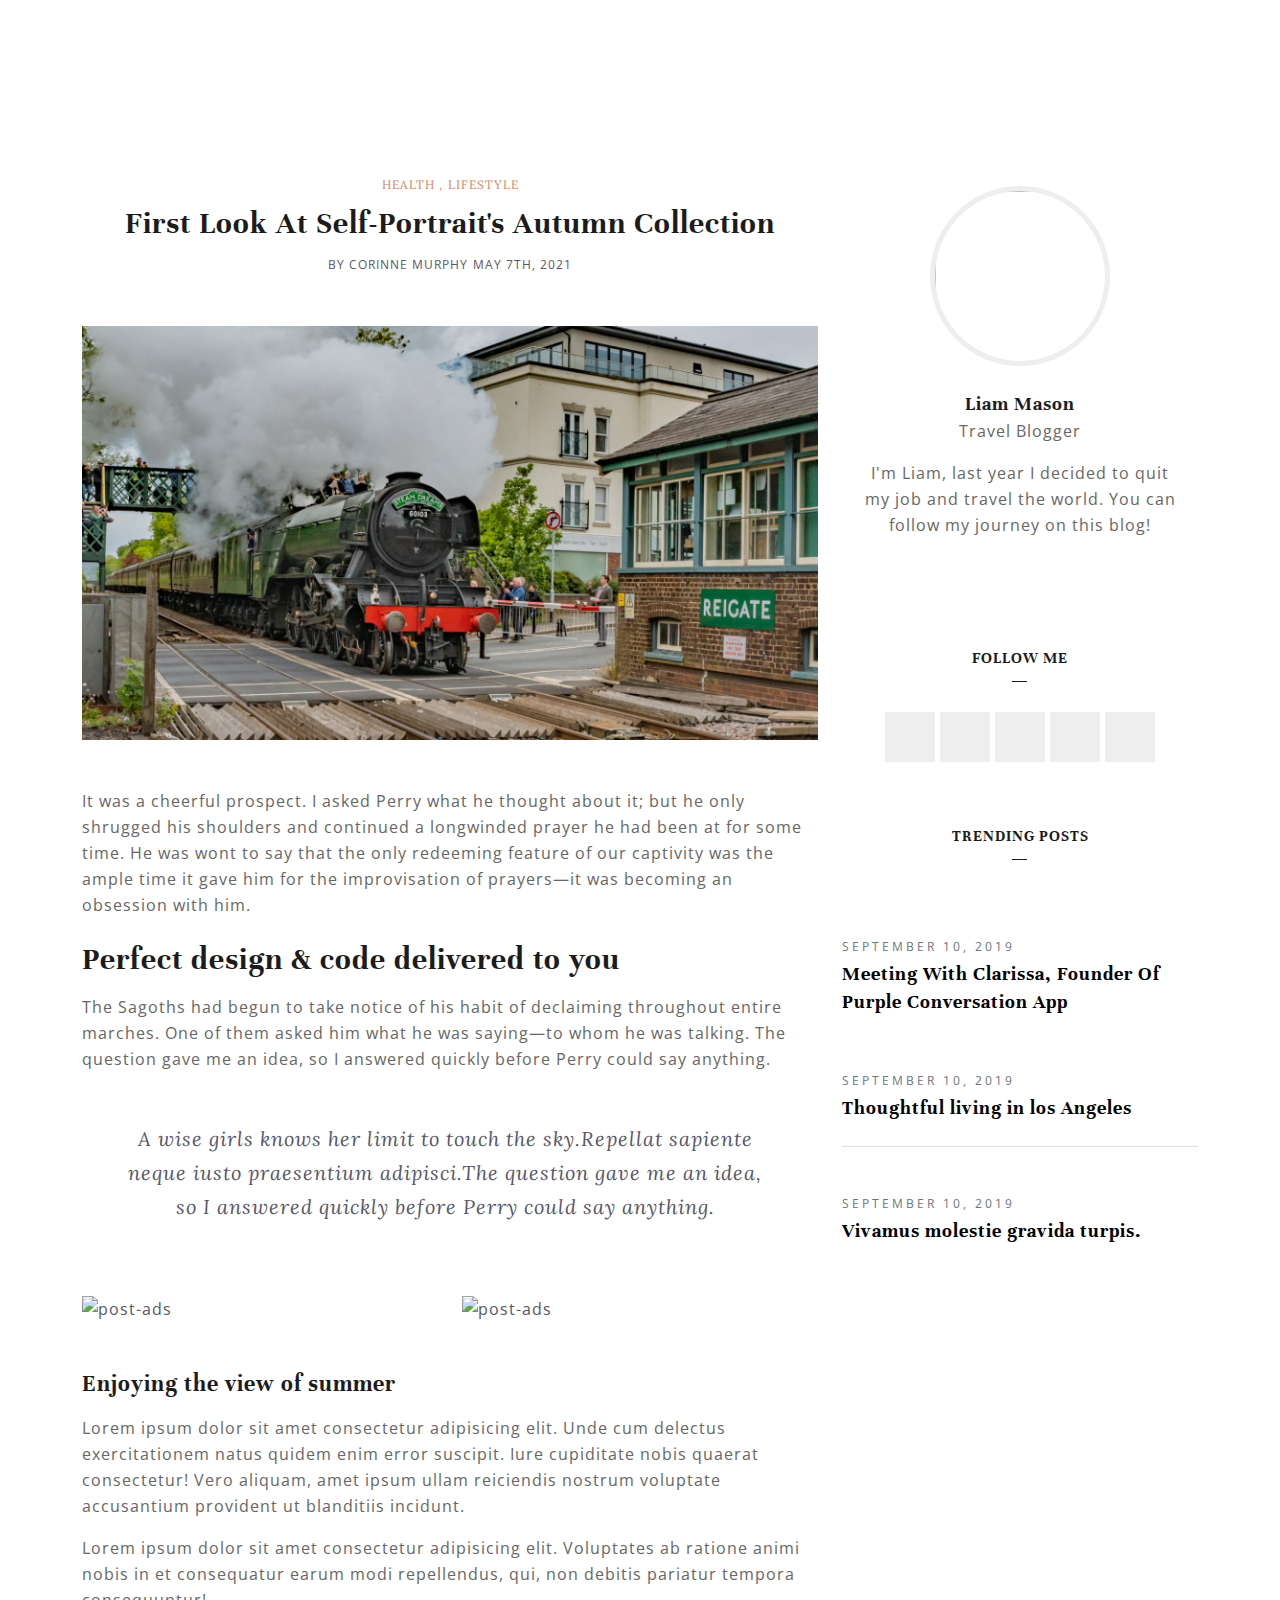
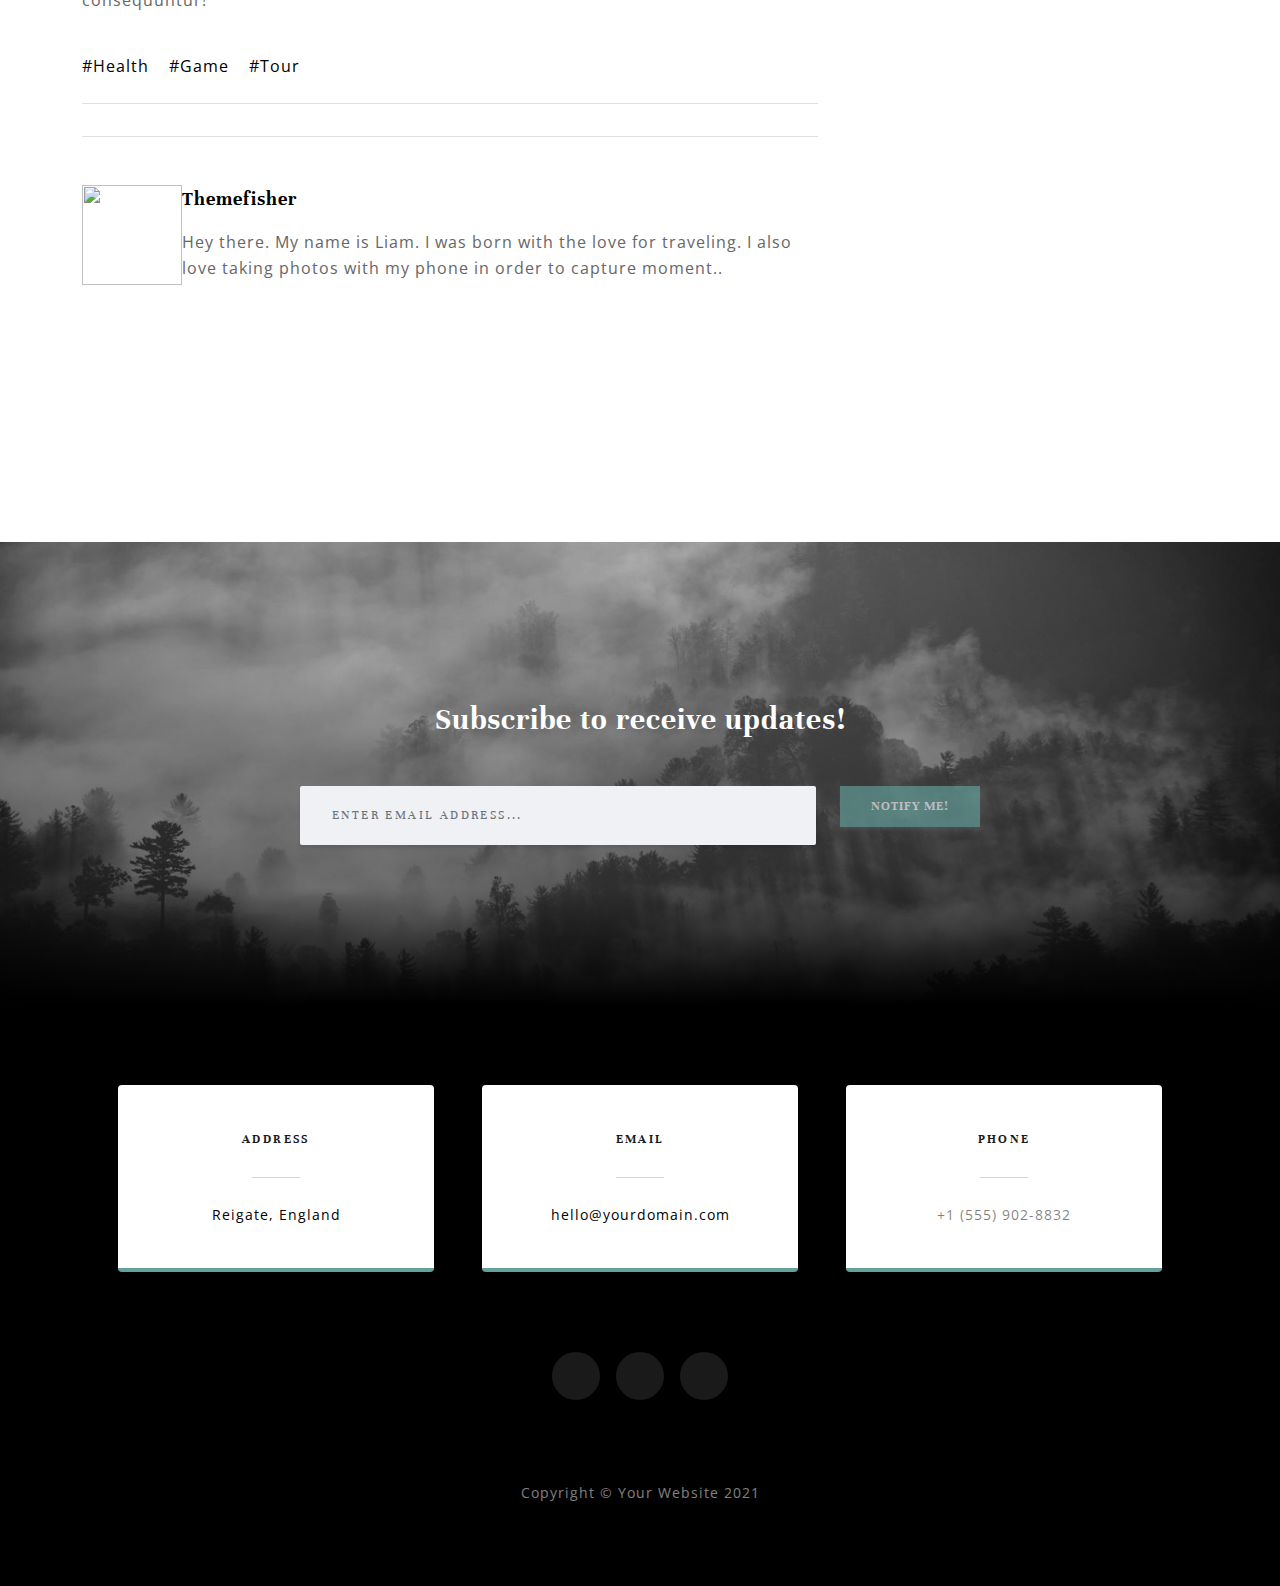
==== singleBlog.html @ d7ee42b7 "files" ====
<!DOCTYPE html>
<html lang="en">
    <head>
        <meta charset="utf-8" />
        <meta name="viewport" content="width=device-width, initial-scale=1, shrink-to-fit=no" />
        <meta name="description" content="" />
        <meta name="author" content="" />
        <title>Single Blog</title>
        <link rel="icon" type="image/x-icon" href="assets/favicon.ico" />
        <!-- Font Awesome icons (free version)-->
        <script src="https://use.fontawesome.com/releases/v5.15.3/js/all.js" crossorigin="anonymous"></script>
        <!-- Google fonts-->
        <link href="https://fonts.googleapis.com/css?family=Varela+Round" rel="stylesheet" />
        <link href="https://fonts.googleapis.com/css?family=Nunito:200,200i,300,300i,400,400i,600,600i,700,700i,800,800i,900,900i" rel="stylesheet" />
        <!-- Core theme CSS (includes Bootstrap)-->
        <link href="css/styles.css" rel="stylesheet" />
        <!-- Test-->
        <link rel="stylesheet" href="plugins/bootstrap/css/bootstrap.min.css">
        <!-- Themify -->
        <link rel="stylesheet" href="plugins/themify/css/themify-icons.css">
        <link rel="stylesheet" href="plugins/slick-carousel/slick-theme.css">
        <link rel="stylesheet" href="plugins/slick-carousel/slick.css">
        <!-- Slick Carousel -->
        <link rel="stylesheet" href="plugins/owl-carousel/owl.carousel.min.css">
        <link rel="stylesheet" href="plugins/owl-carousel/owl.theme.default.min.css">
        <link rel="stylesheet" href="plugins/magnific-popup/magnific-popup.css">

    </head>
    <body id="page-top">
        <!-- Navigation-->
        <nav class="navbar navbar-expand-lg navbar-light fixed-top" id="mainNav">
            <div class="container px-4 px-lg-5">
                <a class="navbar-brand" href="#page-top">Single Blog</a>
                <button class="navbar-toggler navbar-toggler-right" type="button" data-bs-toggle="collapse" data-bs-target="#navbarResponsive" aria-controls="navbarResponsive" aria-expanded="false" aria-label="Toggle navigation">
                    Menu
                    <i class="fas fa-bars"></i>
                </button>
                <div class="collapse navbar-collapse" id="navbarResponsive">
                    <ul class="navbar-nav ms-auto">
                        <li class="nav-item"><a class="nav-link" href="index.html">Home</a></li>
                        <li class="nav-item"><a class="nav-link" href="#signup">Contact</a></li>
                    </ul>
                </div>
            </div>
        </nav>
        <!-- Navigation End-->
        <section class="single-block-wrapper section-padding">
	<div class="container">
		<div class="row">
			<div class="col-lg-8 col-md-12 col-sm-12 col-xs-12">
				<div class="single-post">
    <div class="post-header mb-5 text-center">
        <div class="meta-cat">
            <a class="post-category font-extra text-color text-uppercase font-sm letter-spacing-1" href="#">Health ,</a>
            <a class="post-category font-extra text-color text-uppercase font-sm letter-spacing-1" href="#">lifestyle</a>
        </div>
        <h2 class="post-title mt-2">
            First Look At Self-Portrait's Autumn Collection
        </h2>

        <div class="post-meta">
            <span class="text-uppercase font-sm letter-spacing-1 mr-3">by Corinne Murphy</span>
            <span class="text-uppercase font-sm letter-spacing-1">May 7th, 2021</span>
        </div>
        <div class="post-featured-image mt-5">
            <img src="assets/img/RTrain.jpg" class="img-fluid w-100" alt="featured-image">
        </div>
    </div>
    <div class="post-body">
        <div class="entry-content">
            <p> It was a cheerful prospect. I asked Perry what he thought about it; but he only shrugged his shoulders and continued a longwinded prayer he had been at for some time. He was wont to say that the only redeeming feature of our captivity was the ample time it gave him for the improvisation of prayers—it was becoming an obsession with him.</p>
          <h2 class="mt-4 mb-3">Perfect design &amp; code delivered to you</h2>
          <p> The Sagoths had begun to take notice of his habit of declaiming throughout entire marches. One of them asked him what he was saying—to whom he was talking. The question gave me an idea, so I answered quickly before Perry could say anything.</p>
            <blockquote>
                <i class="ti-quote-left mr-2"></i>A wise girls knows her limit to touch the sky.Repellat sapiente neque iusto praesentium adipisci.The question gave me an idea, so I answered quickly before Perry could say anything.<i class="ti-quote-right ml-2"></i>
            </blockquote>

            <div class="row">
                <div class="col-lg-6 col-md-6">
                    <img src="images/fashion/single-img1.png" alt="post-ads" class="img-fluid mr-4 w-100">
                </div>
                <div class="col-lg-6 col-md-6">
                    <img src="images/fashion/single-img2.png" alt="post-ads" class="img-fluid mr-4 w-100">
                </div>
            </div>
            <h3 class="mt-5 mb-3">Enjoying the view of summer</h3>

            <p>Lorem ipsum dolor sit amet consectetur adipisicing elit. Unde cum delectus exercitationem
                natus quidem enim error suscipit. Iure cupiditate nobis quaerat consectetur! Vero aliquam,
                amet ipsum ullam reiciendis nostrum voluptate accusantium provident ut blanditiis incidunt. </p>

            <p>Lorem ipsum dolor sit amet consectetur adipisicing elit. Voluptates ab ratione animi nobis in et consequatur
                earum modi repellendus, qui, non debitis pariatur tempora consequuntur!</p>
        </div>

        <div class="post-tags py-4">
            <a href="#">#Health</a>
            <a href="#">#Game</a>
            <a href="#">#Tour</a>
        </div>


        <div class="tags-share-box center-box d-flex text-center justify-content-between border-top border-bottom py-3">



            <div class="post-share">

            </div>

            <div class="list-posts-share">

            </div>
        </div>
    </div>
</div>

				<div class="post-author d-flex my-5">
	<div class="author-img">
		<img alt="" src="images/author.jpg" class="avatar avatar-100 photo" width="100" height="100">
	</div>

	<div class="author-content pl-4">
		<h4 class="mb-3"><a href="#" title="" rel="author" class="text-capitalize">Themefisher</a></h4>
		<p>Hey there. My name is Liam. I was born with the love for traveling. I also love taking photos with my phone in order to capture moment..</p>

		<a target="_blank" class="author-social" href="#"><i class="ti-facebook"></i></a>
		<a target="_blank" class="author-social" href="#"><i class="ti-twitter"></i></a>
		<a target="_blank" class="author-social" href="#"><i class="ti-google-plus"></i></a>
		<a target="_blank" class="author-social" href="#"><i class="ti-instagram"></i></a>
		<a target="_blank" class="author-social" href="#"><i class="ti-pinterest"></i></a>
		<a target="_blank" class="author-social" href="#"><i class="ti-tumblr"></i></a>
	</div>
</div>
        <!-- trending post
				<div class="related-posts-block mt-5">
    <h3 class="news-title mb-4 text-center">
       You May Also Like
    </h3>
    <div class="row">
        <div class="col-lg-4 col-md-4 col-sm-6">
            <div class="post-block-wrapper mb-4 mb-lg-0">
                <a href="blog-single.html">
                    <img class="img-fluid" src="images/fashion/img-1.jpg" alt="post-thumbnail">
                </a>
                <div class="post-content mt-3">
                    <h5>
                        <a href="blog-single.html">Intel’s new smart glasses actually look good</a>
                    </h5>
                </div>
            </div>
        </div>
        <div class="col-lg-4 col-md-4 col-sm-6">
            <div class="post-block-wrapper mb-4 mb-lg-0">
                <a href="blog-single.html">
                    <img class="img-fluid" src="images/fashion/img-2.jpg" alt="post-thumbnail">
                </a>
                <div class="post-content mt-3">
                    <h5>
                        <a href="blog-single.html">Free Two-Hour Delivery From Whole Foods</a>
                    </h5>
                </div>
            </div>
        </div>
        <div class="col-lg-4 col-md-4 col-sm-6">
            <div class="post-block-wrapper">
                <a href="blog-single.html">
                    <img class="img-fluid" src="images/fashion/img-3.jpg" alt="post-thumbnail">
                </a>
                <div class="post-content mt-3">
                    <h5>
                        <a href="blog-single.html">Snow and Freezing Rain in Paris Forces the</a>
                    </h5>
                </div>
            </div>
        </div>
    </div>
</div>
-->

<!-- form
	<form class="comment-form mb-5 gray-bg p-5" id="comment-form">
		<h3 class="mb-4 text-center">Leave  a comment</h3>
		<div class="row">
			<div class="col-lg-12">
				<textarea class="form-control mb-3" name="comment" id="comment" cols="30" rows="5" placeholder="Comment"></textarea>
			</div>
			<div class="col-md-6">
				<div class="form-group">
					<input class="form-control" type="text" name="name" id="name" placeholder="Name:">
				</div>
			</div>
			<div class="col-md-6">
				<div class="form-group">
					<input class="form-control" type="text" name="mail" id="mail" placeholder="Email:">
				</div>
			</div>
		</div>

		<input class="btn btn-primary" type="submit" name="submit-contact" id="submit_contact" value="Submit Message">
	</form>
-->
			</div>
			<div class="col-lg-4 col-md-6 col-sm-12 col-xs-12">
				<div class="sidebar sidebar-right">
					<div class="sidebar-wrap mt-5 mt-lg-0">
	<div class="sidebar-widget about mb-5 text-center p-3">
		<div class="about-author">
			<img src="images/author.jpg" alt="" class="img-fluid">
		</div>
		<h4 class="mb-0 mt-4">Liam Mason</h4>
		<p>Travel Blogger</p>
		<p>I'm Liam, last year I decided to quit my job and travel the world. You can follow my journey on this blog!</p>
		<img src="images/liammason.png" alt="" class="img-fluid">
	</div>

	<div class="sidebar-widget follow mb-5 text-center">
		<h4 class="text-center widget-title">Follow Me</h4>
		<div class="follow-socials">
			<a href="#"><i class="ti-facebook"></i></a>
			<a href="#"><i class="ti-twitter"></i></a>
			<a href="#"><i class="ti-instagram"></i></a>
			<a href="#"><i class="ti-youtube"></i></a>
			<a href="#"><i class="ti-pinterest"></i></a>
		</div>
	</div>

	<div class="sidebar-widget mb-5 ">
		<h4 class="text-center widget-title">Trending Posts</h4>

		<div class="sidebar-post-item-big">
			<a href="blog-single.html"><img src="images/news/img-1.jpg" alt="" class="img-fluid"></a>
			<div class="mt-3 media-body">
            	<span class="text-muted letter-spacing text-uppercase font-sm">September 10, 2019</span>
				<h4><a href="blog-single.html">Meeting With Clarissa, Founder Of Purple Conversation App</a></h4>
			</div>
		</div>

        <div class="media border-bottom py-3 sidebar-post-item">
            <a href="#"><img class="mr-4" src="images/news/thumb-1.jpg" alt=""></a>
            <div class="media-body">
            	<span class="text-muted letter-spacing text-uppercase font-sm">September 10, 2019</span>
                <h4><a href="blog-single.html">Thoughtful living in los Angeles</a></h4>
            </div>
        </div>

        <div class="media py-3 sidebar-post-item">
            <a href="#"><img class="mr-4" src="images/news/thumb-2.jpg" alt=""></a>
           <div class="media-body">
           		<span class="text-muted letter-spacing text-uppercase font-sm">September 10, 2019</span>
                <h4><a href="blog-single.html">Vivamus molestie gravida turpis.</a></h4>
            </div>
        </div>
	</div>
<!-- advert
	<div class="sidebar-widget sidebar-adv mb-5">
		<a href="#"><img src="images/sidebar-banner3.png" alt="" class="img-fluid w-100"></a>
	</div>
-->
</div>
				</div>
			</div>
		</div>
	</div>
</section>
        <!-- Signup-->
        <section class="signup-section" id="signup">
            <div class="container px-4 px-lg-5">
                <div class="row gx-4 gx-lg-5">
                    <div class="col-md-10 col-lg-8 mx-auto text-center">
                        <i class="far fa-paper-plane fa-2x mb-2 text-white"></i>
                        <h2 class="text-white mb-5">Subscribe to receive updates!</h2>
                        <!-- * * * * * * * * * * * * * * *-->
                        <!-- * * SB Forms Contact Form * *-->
                        <!-- * * * * * * * * * * * * * * *-->
                        <!-- This form is pre-integrated with SB Forms.-->
                        <!-- To make this form functional, sign up at-->
                        <!-- https://startbootstrap.com/solution/contact-forms-->
                        <!-- to get an API token!-->
                        <form class="form-signup" id="contactForm" data-sb-form-api-token="API_TOKEN">
                            <!-- Email address input-->
                            <div class="row input-group-newsletter">
                                <div class="col"><input class="form-control" id="emailAddress" type="email" placeholder="Enter email address..." aria-label="Enter email address..." data-sb-validations="required,email" /></div>
                                <div class="col-auto"><button class="btn btn-primary disabled" id="submitButton" type="submit">Notify Me!</button></div>
                            </div>
                            <div class="invalid-feedback mt-2" data-sb-feedback="emailAddress:required">An email is required.</div>
                            <div class="invalid-feedback mt-2" data-sb-feedback="emailAddress:email">Email is not valid.</div>
                            <!-- Submit success message-->
                            <!---->
                            <!-- This is what your users will see when the form-->
                            <!-- has successfully submitted-->
                            <div class="d-none" id="submitSuccessMessage">
                                <div class="text-center mb-3 mt-2 text-white">
                                    <div class="fw-bolder">Form submission successful!</div>
                                    To activate this form, sign up at
                                    <br />
                                    <a href="https://startbootstrap.com/solution/contact-forms">https://startbootstrap.com/solution/contact-forms</a>
                                </div>
                            </div>
                            <!-- Submit error message-->
                            <!---->
                            <!-- This is what your users will see when there is-->
                            <!-- an error submitting the form-->
                            <div class="d-none" id="submitErrorMessage"><div class="text-center text-danger mb-3 mt-2">Error sending message!</div></div>
                        </form>
                    </div>
                </div>
            </div>
        </section>
        <!-- Contact-->
        <section class="contact-section bg-black">
            <div class="container px-4 px-lg-5">
                <div class="row gx-4 gx-lg-5">
                    <div class="col-md-4 mb-3 mb-md-0">
                        <div class="card py-4 h-100">
                            <div class="card-body text-center">
                                <i class="fas fa-map-marked-alt text-primary mb-2"></i>
                                <h4 class="text-uppercase m-0">Address</h4>
                                <hr class="my-4 mx-auto" />
                                <div class="small text-black-50"><a href="https://www.google.com/maps/place/Reigate/@51.2375826,-0.2072297,18z/data=!4m13!1m7!3m6!1s0x4875e351a70ddfb7:0x5f300b91741e7276!2sReigate!3b1!8m2!3d51.237276!4d-0.205883!3m4!1s0x4875e351a70ddfb7:0x5f300b91741e7276!8m2!3d51.237276!4d-0.205883?hl=en">Reigate, England</a></div>
                            </div>
                        </div>
                    </div>
                    <div class="col-md-4 mb-3 mb-md-0">
                        <div class="card py-4 h-100">
                            <div class="card-body text-center">
                                <i class="fas fa-envelope text-primary mb-2"></i>
                                <h4 class="text-uppercase m-0">Email</h4>
                                <hr class="my-4 mx-auto" />
                                <div class="small text-black-50"><a href="#!">hello@yourdomain.com</a></div>
                            </div>
                        </div>
                    </div>
                    <div class="col-md-4 mb-3 mb-md-0">
                        <div class="card py-4 h-100">
                            <div class="card-body text-center">
                                <i class="fas fa-mobile-alt text-primary mb-2"></i>
                                <h4 class="text-uppercase m-0">Phone</h4>
                                <hr class="my-4 mx-auto" />
                                <div class="small text-black-50">+1 (555) 902-8832</div>
                            </div>
                        </div>
                    </div>
                </div>
                <div class="social d-flex justify-content-center">
                    <a class="mx-2" href="#!"><i class="fab fa-twitter"></i></a>
                    <a class="mx-2" href="#!"><i class="fab fa-facebook-f"></i></a>
                    <a class="mx-2" href="#!"><i class="fab fa-github"></i></a>
                </div>
            </div>
        </section>
        <!-- Footer-->
        <footer class="footer bg-black small text-center text-white-50"><div class="container px-4 px-lg-5">Copyright &copy; Your Website 2021</div></footer>
        <!-- Bootstrap core JS-->
        <script src="https://cdn.jsdelivr.net/npm/bootstrap@5.0.2/dist/js/bootstrap.bundle.min.js"></script>
        <!-- Core theme JS-->
        <script src="js/scripts.js"></script>
        <!-- * * * * * * * * * * * * * * * * * * * * * * * * * * * * * * * * * * * * * * * *-->
        <!-- * *                               SB Forms JS                               * *-->
        <!-- * * Activate your form at https://startbootstrap.com/solution/contact-forms * *-->
        <!-- * * * * * * * * * * * * * * * * * * * * * * * * * * * * * * * * * * * * * * * *-->
        <script src="https://cdn.startbootstrap.com/sb-forms-latest.js"></script>
    </body>
</html>
---- css/styles.css ----
@charset "UTF-8";

@import url("https://fonts.googleapis.com/css?family=Montserrat:300,400,700|Lato:400,600,700");
@import url("https://fonts.googleapis.com/css?family=Lora:400,700|Open+Sans|Unna:400,700&display=swap");
@import url("https://fonts.googleapis.com/css?family=AbrilFatface:400,700|Abril+Fatface|AbrilFatface:400,700&display=swap");
@import url("https://fonts.googleapis.com/css?family=Aileron-UltraLight:400,700|Aileron|Aileron-UltraLight:400,700&display=swap");

/*!
* Start Bootstrap - Grayscale v7.0.2 (https://startbootstrap.com/theme/grayscale)
* Copyright 2013-2021 Start Bootstrap
* Licensed under MIT (https://github.com/StartBootstrap/startbootstrap-grayscale/blob/master/LICENSE)
*/
/*!
 * Bootstrap v5.0.2 (https://getbootstrap.com/)
 * Copyright 2011-2021 The Bootstrap Authors
 * Copyright 2011-2021 Twitter, Inc.
 * Licensed under MIT (https://github.com/twbs/bootstrap/blob/main/LICENSE)
 */
:root {
  --bs-blue: #0d6efd;
  --bs-indigo: #6610f2;
  --bs-purple: #7464a1;
  --bs-pink: #d63384;
  --bs-red: #a16468;
  --bs-orange: #fd7e14;
  --bs-yellow: #e4c662;
  --bs-green: #67c29c;
  --bs-teal: #64a19d;
  --bs-cyan: #1cabc4;
  --bs-white: #fff;
  --bs-gray: #6c757d;
  --bs-gray-dark: #343a40;
  --bs-primary: #64a19d;
  --bs-secondary: #7464a1;
  --bs-success: #67c29c;
  --bs-info: #1cabc4;
  --bs-warning: #e4c662;
  --bs-danger: #a16468;
  --bs-light: #f8f9fa;
  --bs-dark: #212529;
  --bs-black: #000;
  --bs-white: #fff;
  --bs-font-sans-serif: system-ui, -apple-system, "Segoe UI", Roboto, "Helvetica Neue", Arial, "Noto Sans", "Liberation Sans", sans-serif, "Apple Color Emoji", "Segoe UI Emoji", "Segoe UI Symbol", "Noto Color Emoji";
  --bs-font-monospace: SFMono-Regular, Menlo, Monaco, Consolas, "Liberation Mono", "Courier New", monospace;
  --bs-gradient: linear-gradient(180deg, rgba(255, 255, 255, 0.15), rgba(255, 255, 255, 0));
}

*,
*::before,
*::after {
  box-sizing: border-box;
}

@media (prefers-reduced-motion: no-preference) {
  :root {
    scroll-behavior: smooth;
  }
}

body {
  margin: 0;
  font-family: "Unna", -apple-system, BlinkMacSystemFont, "Segoe UI", Roboto, "Helvetica Neue", Arial, sans-serif, "Apple Color Emoji", "Segoe UI Emoji", "Segoe UI Symbol", "Noto Color Emoji";
  font-size: 1rem;
  font-weight: 400;
  line-height: 1.5;
  color: #212529;
  background-color: #fff;
  -webkit-text-size-adjust: 100%;
  -webkit-tap-highlight-color: rgba(0, 0, 0, 0);
}

hr {
  margin: 1rem 0;
  color: inherit;
  background-color: currentColor;
  border: 0;
  opacity: 0.25;
}

hr:not([size]) {
  height: 1px;
}

h6, .h6, h5, .h5, h4, .h4, h3, .h3, h2, .h2, h1, .h1 {
  margin-top: 0;
  margin-bottom: 0.5rem;
  font-weight: 500;
  line-height: 1.2;
}

h1, .h1 {
  font-size: calc(1.375rem + 1.5vw);
}
@media (min-width: 1200px) {
  h1, .h1 {
    font-size: 2.5rem;
  }
}

h2, .h2 {
  font-size: calc(1.325rem + 0.9vw);
}
@media (min-width: 1200px) {
  h2, .h2 {
    font-size: 2rem;
  }
}

h3, .h3 {
  font-size: calc(1.3rem + 0.6vw);
}
@media (min-width: 1200px) {
  h3, .h3 {
    font-size: 1.75rem;
  }
}

h4, .h4 {
  font-size: calc(1.275rem + 0.3vw);
}
@media (min-width: 1200px) {
  h4, .h4 {
    font-size: 1.5rem;
  }
}

h5, .h5 {
  font-size: 1.25rem;
}

h6, .h6 {
  font-size: 1rem;
}

p {
  margin-top: 0;
  margin-bottom: 1rem;
}

abbr[title],
abbr[data-bs-original-title] {
  -webkit-text-decoration: underline dotted;
          text-decoration: underline dotted;
  cursor: help;
  -webkit-text-decoration-skip-ink: none;
          text-decoration-skip-ink: none;
}

address {
  margin-bottom: 1rem;
  font-style: normal;
  line-height: inherit;
}

ol,
ul {
  padding-left: 2rem;
}

ol,
ul,
dl {
  margin-top: 0;
  margin-bottom: 1rem;
}

ol ol,
ul ul,
ol ul,
ul ol {
  margin-bottom: 0;
}

dt {
  font-weight: 700;
}

dd {
  margin-bottom: 0.5rem;
  margin-left: 0;
}

blockquote {
  margin: 0 0 1rem;
}

b,
strong {
  font-weight: bolder;
}

small, .small {
  font-size: 0.875em;
}

mark, .mark {
  padding: 0.2em;
  background-color: #fcf8e3;
}

sub,
sup {
  position: relative;
  font-size: 0.75em;
  line-height: 0;
  vertical-align: baseline;
}

sub {
  bottom: -0.25em;
}

sup {
  top: -0.5em;
}

a {
  color: #64a19d;
  text-decoration: underline;
}
a:hover {
  color: #50817e;
}

a:not([href]):not([class]), a:not([href]):not([class]):hover {
  color: inherit;
  text-decoration: none;
}

pre,
code,
kbd,
samp {
  font-family: var(--bs-font-monospace);
  font-size: 1em;
  direction: ltr /* rtl:ignore */;
  unicode-bidi: bidi-override;
}

pre {
  display: block;
  margin-top: 0;
  margin-bottom: 1rem;
  overflow: auto;
  font-size: 0.875em;
}
pre code {
  font-size: inherit;
  color: inherit;
  word-break: normal;
}

code {
  font-size: 0.875em;
  color: #d63384;
  word-wrap: break-word;
}
a > code {
  color: inherit;
}

kbd {
  padding: 0.2rem 0.4rem;
  font-size: 0.875em;
  color: #fff;
  background-color: #212529;
  border-radius: 0.2rem;
}
kbd kbd {
  padding: 0;
  font-size: 1em;
  font-weight: 700;
}

figure {
  margin: 0 0 1rem;
}

img,
svg {
  vertical-align: middle;
}

table {
  caption-side: bottom;
  border-collapse: collapse;
}

caption {
  padding-top: 0.5rem;
  padding-bottom: 0.5rem;
  color: #6c757d;
  text-align: left;
}

th {
  text-align: inherit;
  text-align: -webkit-match-parent;
}

thead,
tbody,
tfoot,
tr,
td,
th {
  border-color: inherit;
  border-style: solid;
  border-width: 0;
}

label {
  display: inline-block;
}

button {
  border-radius: 0;
}

button:focus:not(:focus-visible) {
  outline: 0;
}

input,
button,
select,
optgroup,
textarea {
  margin: 0;
  font-family: inherit;
  font-size: inherit;
  line-height: inherit;
}

button,
select {
  text-transform: none;
}

[role=button] {
  cursor: pointer;
}

select {
  word-wrap: normal;
}
select:disabled {
  opacity: 1;
}

[list]::-webkit-calendar-picker-indicator {
  display: none;
}

button,
[type=button],
[type=reset],
[type=submit] {
  -webkit-appearance: button;
}
button:not(:disabled),
[type=button]:not(:disabled),
[type=reset]:not(:disabled),
[type=submit]:not(:disabled) {
  cursor: pointer;
}

::-moz-focus-inner {
  padding: 0;
  border-style: none;
}

textarea {
  resize: vertical;
}

fieldset {
  min-width: 0;
  padding: 0;
  margin: 0;
  border: 0;
}

legend {
  float: left;
  width: 100%;
  padding: 0;
  margin-bottom: 0.5rem;
  font-size: calc(1.275rem + 0.3vw);
  line-height: inherit;
}
@media (min-width: 1200px) {
  legend {
    font-size: 1.5rem;
  }
}
legend + * {
  clear: left;
}

::-webkit-datetime-edit-fields-wrapper,
::-webkit-datetime-edit-text,
::-webkit-datetime-edit-minute,
::-webkit-datetime-edit-hour-field,
::-webkit-datetime-edit-day-field,
::-webkit-datetime-edit-month-field,
::-webkit-datetime-edit-year-field {
  padding: 0;
}

::-webkit-inner-spin-button {
  height: auto;
}

[type=search] {
  outline-offset: -2px;
  -webkit-appearance: textfield;
}

/* rtl:raw:
[type="tel"],
[type="url"],
[type="email"],
[type="number"] {
  direction: ltr;
}
*/
::-webkit-search-decoration {
  -webkit-appearance: none;
}

::-webkit-color-swatch-wrapper {
  padding: 0;
}

::file-selector-button {
  font: inherit;
}

::-webkit-file-upload-button {
  font: inherit;
  -webkit-appearance: button;
}

output {
  display: inline-block;
}

iframe {
  border: 0;
}

summary {
  display: list-item;
  cursor: pointer;
}

progress {
  vertical-align: baseline;
}

[hidden] {
  display: none !important;
}

.lead {
  font-size: 1.25rem;
  font-weight: 300;
}

.display-1 {
  font-size: calc(1.625rem + 4.5vw);
  font-weight: 300;
  line-height: 1.2;
}
@media (min-width: 1200px) {
  .display-1 {
    font-size: 5rem;
  }
}

.display-2 {
  font-size: calc(1.575rem + 3.9vw);
  font-weight: 300;
  line-height: 1.2;
}
@media (min-width: 1200px) {
  .display-2 {
    font-size: 4.5rem;
  }
}

.display-3 {
  font-size: calc(1.525rem + 3.3vw);
  font-weight: 300;
  line-height: 1.2;
}
@media (min-width: 1200px) {
  .display-3 {
    font-size: 4rem;
  }
}

.display-4 {
  font-size: calc(1.475rem + 2.7vw);
  font-weight: 300;
  line-height: 1.2;
}
@media (min-width: 1200px) {
  .display-4 {
    font-size: 3.5rem;
  }
}

.display-5 {
  font-size: calc(1.425rem + 2.1vw);
  font-weight: 300;
  line-height: 1.2;
}
@media (min-width: 1200px) {
  .display-5 {
    font-size: 3rem;
  }
}

.display-6 {
  font-size: calc(1.375rem + 1.5vw);
  font-weight: 300;
  line-height: 1.2;
}
@media (min-width: 1200px) {
  .display-6 {
    font-size: 2.5rem;
  }
}

.list-unstyled {
  padding-left: 0;
  list-style: none;
}

.list-inline {
  padding-left: 0;
  list-style: none;
}

.list-inline-item {
  display: inline-block;
}
.list-inline-item:not(:last-child) {
  margin-right: 0.5rem;
}

.initialism {
  font-size: 0.875em;
  text-transform: uppercase;
}

.blockquote {
  margin-bottom: 1rem;
  font-size: 1.25rem;
}
.blockquote > :last-child {
  margin-bottom: 0;
}

.blockquote-footer {
  margin-top: -1rem;
  margin-bottom: 1rem;
  font-size: 0.875em;
  color: #6c757d;
}
.blockquote-footer::before {
  content: "— ";
}

.img-fluid {
  max-width: 100%;
  height: auto;
}

.img-thumbnail {
  padding: 0.25rem;
  background-color: #fff;
  border: 1px solid #dee2e6;
  border-radius: 0.25rem;
  max-width: 100%;
  height: auto;
}

.figure {
  display: inline-block;
}

.figure-img {
  margin-bottom: 0.5rem;
  line-height: 1;
}

.figure-caption {
  font-size: 0.875em;
  color: #6c757d;
}

.container,
.container-fluid,
.container-xxl,
.container-xl,
.container-lg,
.container-md,
.container-sm {
  width: 100%;
  padding-right: var(--bs-gutter-x, 0.75rem);
  padding-left: var(--bs-gutter-x, 0.75rem);
  margin-right: auto;
  margin-left: auto;
}

@media (min-width: 576px) {
  .container-sm, .container {
    max-width: 540px;
  }
}
@media (min-width: 768px) {
  .container-md, .container-sm, .container {
    max-width: 720px;
  }
}
@media (min-width: 992px) {
  .container-lg, .container-md, .container-sm, .container {
    max-width: 960px;
  }
}
@media (min-width: 1200px) {
  .container-xl, .container-lg, .container-md, .container-sm, .container {
    max-width: 1140px;
  }
}
@media (min-width: 1400px) {
  .container-xxl, .container-xl, .container-lg, .container-md, .container-sm, .container {
    max-width: 1320px;
  }
}
.row {
  --bs-gutter-x: 1.5rem;
  --bs-gutter-y: 0;
  display: flex;
  flex-wrap: wrap;
  margin-top: calc(var(--bs-gutter-y) * -1);
  margin-right: calc(var(--bs-gutter-x) * -.5);
  margin-left: calc(var(--bs-gutter-x) * -.5);
}
.row > * {
  flex-shrink: 0;
  width: 100%;
  max-width: 100%;
  padding-right: calc(var(--bs-gutter-x) * .5);
  padding-left: calc(var(--bs-gutter-x) * .5);
  margin-top: var(--bs-gutter-y);
}

.col {
  flex: 1 0 0%;
}

.row-cols-auto > * {
  flex: 0 0 auto;
  width: auto;
}

.row-cols-1 > * {
  flex: 0 0 auto;
  width: 100%;
}

.row-cols-2 > * {
  flex: 0 0 auto;
  width: 50%;
}

.row-cols-3 > * {
  flex: 0 0 auto;
  width: 33.3333333333%;
}

.row-cols-4 > * {
  flex: 0 0 auto;
  width: 25%;
}

.row-cols-5 > * {
  flex: 0 0 auto;
  width: 20%;
}

.row-cols-6 > * {
  flex: 0 0 auto;
  width: 16.6666666667%;
}

@media (min-width: 576px) {
  .col-sm {
    flex: 1 0 0%;
  }

  .row-cols-sm-auto > * {
    flex: 0 0 auto;
    width: auto;
  }

  .row-cols-sm-1 > * {
    flex: 0 0 auto;
    width: 100%;
  }

  .row-cols-sm-2 > * {
    flex: 0 0 auto;
    width: 50%;
  }

  .row-cols-sm-3 > * {
    flex: 0 0 auto;
    width: 33.3333333333%;
  }

  .row-cols-sm-4 > * {
    flex: 0 0 auto;
    width: 25%;
  }

  .row-cols-sm-5 > * {
    flex: 0 0 auto;
    width: 20%;
  }

  .row-cols-sm-6 > * {
    flex: 0 0 auto;
    width: 16.6666666667%;
  }
}
@media (min-width: 768px) {
  .col-md {
    flex: 1 0 0%;
  }

  .row-cols-md-auto > * {
    flex: 0 0 auto;
    width: auto;
  }

  .row-cols-md-1 > * {
    flex: 0 0 auto;
    width: 100%;
  }

  .row-cols-md-2 > * {
    flex: 0 0 auto;
    width: 50%;
  }

  .row-cols-md-3 > * {
    flex: 0 0 auto;
    width: 33.3333333333%;
  }

  .row-cols-md-4 > * {
    flex: 0 0 auto;
    width: 25%;
  }

  .row-cols-md-5 > * {
    flex: 0 0 auto;
    width: 20%;
  }

  .row-cols-md-6 > * {
    flex: 0 0 auto;
    width: 16.6666666667%;
  }
}
@media (min-width: 992px) {
  .col-lg {
    flex: 1 0 0%;
  }

  .row-cols-lg-auto > * {
    flex: 0 0 auto;
    width: auto;
  }

  .row-cols-lg-1 > * {
    flex: 0 0 auto;
    width: 100%;
  }

  .row-cols-lg-2 > * {
    flex: 0 0 auto;
    width: 50%;
  }

  .row-cols-lg-3 > * {
    flex: 0 0 auto;
    width: 33.3333333333%;
  }

  .row-cols-lg-4 > * {
    flex: 0 0 auto;
    width: 25%;
  }

  .row-cols-lg-5 > * {
    flex: 0 0 auto;
    width: 20%;
  }

  .row-cols-lg-6 > * {
    flex: 0 0 auto;
    width: 16.6666666667%;
  }
}
@media (min-width: 1200px) {
  .col-xl {
    flex: 1 0 0%;
  }

  .row-cols-xl-auto > * {
    flex: 0 0 auto;
    width: auto;
  }

  .row-cols-xl-1 > * {
    flex: 0 0 auto;
    width: 100%;
  }

  .row-cols-xl-2 > * {
    flex: 0 0 auto;
    width: 50%;
  }

  .row-cols-xl-3 > * {
    flex: 0 0 auto;
    width: 33.3333333333%;
  }

  .row-cols-xl-4 > * {
    flex: 0 0 auto;
    width: 25%;
  }

  .row-cols-xl-5 > * {
    flex: 0 0 auto;
    width: 20%;
  }

  .row-cols-xl-6 > * {
    flex: 0 0 auto;
    width: 16.6666666667%;
  }
}
@media (min-width: 1400px) {
  .col-xxl {
    flex: 1 0 0%;
  }

  .row-cols-xxl-auto > * {
    flex: 0 0 auto;
    width: auto;
  }

  .row-cols-xxl-1 > * {
    flex: 0 0 auto;
    width: 100%;
  }

  .row-cols-xxl-2 > * {
    flex: 0 0 auto;
    width: 50%;
  }

  .row-cols-xxl-3 > * {
    flex: 0 0 auto;
    width: 33.3333333333%;
  }

  .row-cols-xxl-4 > * {
    flex: 0 0 auto;
    width: 25%;
  }

  .row-cols-xxl-5 > * {
    flex: 0 0 auto;
    width: 20%;
  }

  .row-cols-xxl-6 > * {
    flex: 0 0 auto;
    width: 16.6666666667%;
  }
}
.col-auto {
  flex: 0 0 auto;
  width: auto;
}

.col-1 {
  flex: 0 0 auto;
  width: 8.33333333%;
}

.col-2 {
  flex: 0 0 auto;
  width: 16.66666667%;
}

.col-3 {
  flex: 0 0 auto;
  width: 25%;
}

.col-4 {
  flex: 0 0 auto;
  width: 33.33333333%;
}

.col-5 {
  flex: 0 0 auto;
  width: 41.66666667%;
}

.col-6 {
  flex: 0 0 auto;
  width: 50%;
}

.col-7 {
  flex: 0 0 auto;
  width: 58.33333333%;
}

.col-8 {
  flex: 0 0 auto;
  width: 66.66666667%;
}

.col-9 {
  flex: 0 0 auto;
  width: 75%;
}

.col-10 {
  flex: 0 0 auto;
  width: 83.33333333%;
}

.col-11 {
  flex: 0 0 auto;
  width: 91.66666667%;
}

.col-12 {
  flex: 0 0 auto;
  width: 100%;
}

.offset-1 {
  margin-left: 8.33333333%;
}

.offset-2 {
  margin-left: 16.66666667%;
}

.offset-3 {
  margin-left: 25%;
}

.offset-4 {
  margin-left: 33.33333333%;
}

.offset-5 {
  margin-left: 41.66666667%;
}

.offset-6 {
  margin-left: 50%;
}

.offset-7 {
  margin-left: 58.33333333%;
}

.offset-8 {
  margin-left: 66.66666667%;
}

.offset-9 {
  margin-left: 75%;
}

.offset-10 {
  margin-left: 83.33333333%;
}

.offset-11 {
  margin-left: 91.66666667%;
}

.g-0,
.gx-0 {
  --bs-gutter-x: 0;
}

.g-0,
.gy-0 {
  --bs-gutter-y: 0;
}

.g-1,
.gx-1 {
  --bs-gutter-x: 0.25rem;
}

.g-1,
.gy-1 {
  --bs-gutter-y: 0.25rem;
}

.g-2,
.gx-2 {
  --bs-gutter-x: 0.5rem;
}

.g-2,
.gy-2 {
  --bs-gutter-y: 0.5rem;
}

.g-3,
.gx-3 {
  --bs-gutter-x: 1rem;
}

.g-3,
.gy-3 {
  --bs-gutter-y: 1rem;
}

.g-4,
.gx-4 {
  --bs-gutter-x: 1.5rem;
}

.g-4,
.gy-4 {
  --bs-gutter-y: 1.5rem;
}

.g-5,
.gx-5 {
  --bs-gutter-x: 3rem;
}

.g-5,
.gy-5 {
  --bs-gutter-y: 3rem;
}

@media (min-width: 576px) {
  .col-sm-auto {
    flex: 0 0 auto;
    width: auto;
  }

  .col-sm-1 {
    flex: 0 0 auto;
    width: 8.33333333%;
  }

  .col-sm-2 {
    flex: 0 0 auto;
    width: 16.66666667%;
  }

  .col-sm-3 {
    flex: 0 0 auto;
    width: 25%;
  }

  .col-sm-4 {
    flex: 0 0 auto;
    width: 33.33333333%;
  }

  .col-sm-5 {
    flex: 0 0 auto;
    width: 41.66666667%;
  }

  .col-sm-6 {
    flex: 0 0 auto;
    width: 50%;
  }

  .col-sm-7 {
    flex: 0 0 auto;
    width: 58.33333333%;
  }

  .col-sm-8 {
    flex: 0 0 auto;
    width: 66.66666667%;
  }

  .col-sm-9 {
    flex: 0 0 auto;
    width: 75%;
  }

  .col-sm-10 {
    flex: 0 0 auto;
    width: 83.33333333%;
  }

  .col-sm-11 {
    flex: 0 0 auto;
    width: 91.66666667%;
  }

  .col-sm-12 {
    flex: 0 0 auto;
    width: 100%;
  }

  .offset-sm-0 {
    margin-left: 0;
  }

  .offset-sm-1 {
    margin-left: 8.33333333%;
  }

  .offset-sm-2 {
    margin-left: 16.66666667%;
  }

  .offset-sm-3 {
    margin-left: 25%;
  }

  .offset-sm-4 {
    margin-left: 33.33333333%;
  }

  .offset-sm-5 {
    margin-left: 41.66666667%;
  }

  .offset-sm-6 {
    margin-left: 50%;
  }

  .offset-sm-7 {
    margin-left: 58.33333333%;
  }

  .offset-sm-8 {
    margin-left: 66.66666667%;
  }

  .offset-sm-9 {
    margin-left: 75%;
  }

  .offset-sm-10 {
    margin-left: 83.33333333%;
  }

  .offset-sm-11 {
    margin-left: 91.66666667%;
  }

  .g-sm-0,
.gx-sm-0 {
    --bs-gutter-x: 0;
  }

  .g-sm-0,
.gy-sm-0 {
    --bs-gutter-y: 0;
  }

  .g-sm-1,
.gx-sm-1 {
    --bs-gutter-x: 0.25rem;
  }

  .g-sm-1,
.gy-sm-1 {
    --bs-gutter-y: 0.25rem;
  }

  .g-sm-2,
.gx-sm-2 {
    --bs-gutter-x: 0.5rem;
  }

  .g-sm-2,
.gy-sm-2 {
    --bs-gutter-y: 0.5rem;
  }

  .g-sm-3,
.gx-sm-3 {
    --bs-gutter-x: 1rem;
  }

  .g-sm-3,
.gy-sm-3 {
    --bs-gutter-y: 1rem;
  }

  .g-sm-4,
.gx-sm-4 {
    --bs-gutter-x: 1.5rem;
  }

  .g-sm-4,
.gy-sm-4 {
    --bs-gutter-y: 1.5rem;
  }

  .g-sm-5,
.gx-sm-5 {
    --bs-gutter-x: 3rem;
  }

  .g-sm-5,
.gy-sm-5 {
    --bs-gutter-y: 3rem;
  }
}
@media (min-width: 768px) {
  .col-md-auto {
    flex: 0 0 auto;
    width: auto;
  }

  .col-md-1 {
    flex: 0 0 auto;
    width: 8.33333333%;
  }

  .col-md-2 {
    flex: 0 0 auto;
    width: 16.66666667%;
  }

  .col-md-3 {
    flex: 0 0 auto;
    width: 25%;
  }

  .col-md-4 {
    flex: 0 0 auto;
    width: 33.33333333%;
  }

  .col-md-5 {
    flex: 0 0 auto;
    width: 41.66666667%;
  }

  .col-md-6 {
    flex: 0 0 auto;
    width: 50%;
  }

  .col-md-7 {
    flex: 0 0 auto;
    width: 58.33333333%;
  }

  .col-md-8 {
    flex: 0 0 auto;
    width: 66.66666667%;
  }

  .col-md-9 {
    flex: 0 0 auto;
    width: 75%;
  }

  .col-md-10 {
    flex: 0 0 auto;
    width: 83.33333333%;
  }

  .col-md-11 {
    flex: 0 0 auto;
    width: 91.66666667%;
  }

  .col-md-12 {
    flex: 0 0 auto;
    width: 100%;
  }

  .offset-md-0 {
    margin-left: 0;
  }

  .offset-md-1 {
    margin-left: 8.33333333%;
  }

  .offset-md-2 {
    margin-left: 16.66666667%;
  }

  .offset-md-3 {
    margin-left: 25%;
  }

  .offset-md-4 {
    margin-left: 33.33333333%;
  }

  .offset-md-5 {
    margin-left: 41.66666667%;
  }

  .offset-md-6 {
    margin-left: 50%;
  }

  .offset-md-7 {
    margin-left: 58.33333333%;
  }

  .offset-md-8 {
    margin-left: 66.66666667%;
  }

  .offset-md-9 {
    margin-left: 75%;
  }

  .offset-md-10 {
    margin-left: 83.33333333%;
  }

  .offset-md-11 {
    margin-left: 91.66666667%;
  }

  .g-md-0,
.gx-md-0 {
    --bs-gutter-x: 0;
  }

  .g-md-0,
.gy-md-0 {
    --bs-gutter-y: 0;
  }

  .g-md-1,
.gx-md-1 {
    --bs-gutter-x: 0.25rem;
  }

  .g-md-1,
.gy-md-1 {
    --bs-gutter-y: 0.25rem;
  }

  .g-md-2,
.gx-md-2 {
    --bs-gutter-x: 0.5rem;
  }

  .g-md-2,
.gy-md-2 {
    --bs-gutter-y: 0.5rem;
  }

  .g-md-3,
.gx-md-3 {
    --bs-gutter-x: 1rem;
  }

  .g-md-3,
.gy-md-3 {
    --bs-gutter-y: 1rem;
  }

  .g-md-4,
.gx-md-4 {
    --bs-gutter-x: 1.5rem;
  }

  .g-md-4,
.gy-md-4 {
    --bs-gutter-y: 1.5rem;
  }

  .g-md-5,
.gx-md-5 {
    --bs-gutter-x: 3rem;
  }

  .g-md-5,
.gy-md-5 {
    --bs-gutter-y: 3rem;
  }
}
@media (min-width: 992px) {
  .col-lg-auto {
    flex: 0 0 auto;
    width: auto;
  }

  .col-lg-1 {
    flex: 0 0 auto;
    width: 8.33333333%;
  }

  .col-lg-2 {
    flex: 0 0 auto;
    width: 16.66666667%;
  }

  .col-lg-3 {
    flex: 0 0 auto;
    width: 25%;
  }

  .col-lg-4 {
    flex: 0 0 auto;
    width: 33.33333333%;
  }

  .col-lg-5 {
    flex: 0 0 auto;
    width: 41.66666667%;
  }

  .col-lg-6 {
    flex: 0 0 auto;
    width: 50%;
  }

  .col-lg-7 {
    flex: 0 0 auto;
    width: 58.33333333%;
  }

  .col-lg-8 {
    flex: 0 0 auto;
    width: 66.66666667%;
  }

  .col-lg-9 {
    flex: 0 0 auto;
    width: 75%;
  }

  .col-lg-10 {
    flex: 0 0 auto;
    width: 83.33333333%;
  }

  .col-lg-11 {
    flex: 0 0 auto;
    width: 91.66666667%;
  }

  .col-lg-12 {
    flex: 0 0 auto;
    width: 100%;
  }

  .offset-lg-0 {
    margin-left: 0;
  }

  .offset-lg-1 {
    margin-left: 8.33333333%;
  }

  .offset-lg-2 {
    margin-left: 16.66666667%;
  }

  .offset-lg-3 {
    margin-left: 25%;
  }

  .offset-lg-4 {
    margin-left: 33.33333333%;
  }

  .offset-lg-5 {
    margin-left: 41.66666667%;
  }

  .offset-lg-6 {
    margin-left: 50%;
  }

  .offset-lg-7 {
    margin-left: 58.33333333%;
  }

  .offset-lg-8 {
    margin-left: 66.66666667%;
  }

  .offset-lg-9 {
    margin-left: 75%;
  }

  .offset-lg-10 {
    margin-left: 83.33333333%;
  }

  .offset-lg-11 {
    margin-left: 91.66666667%;
  }

  .g-lg-0,
.gx-lg-0 {
    --bs-gutter-x: 0;
  }

  .g-lg-0,
.gy-lg-0 {
    --bs-gutter-y: 0;
  }

  .g-lg-1,
.gx-lg-1 {
    --bs-gutter-x: 0.25rem;
  }

  .g-lg-1,
.gy-lg-1 {
    --bs-gutter-y: 0.25rem;
  }

  .g-lg-2,
.gx-lg-2 {
    --bs-gutter-x: 0.5rem;
  }

  .g-lg-2,
.gy-lg-2 {
    --bs-gutter-y: 0.5rem;
  }

  .g-lg-3,
.gx-lg-3 {
    --bs-gutter-x: 1rem;
  }

  .g-lg-3,
.gy-lg-3 {
    --bs-gutter-y: 1rem;
  }

  .g-lg-4,
.gx-lg-4 {
    --bs-gutter-x: 1.5rem;
  }

  .g-lg-4,
.gy-lg-4 {
    --bs-gutter-y: 1.5rem;
  }

  .g-lg-5,
.gx-lg-5 {
    --bs-gutter-x: 3rem;
  }

  .g-lg-5,
.gy-lg-5 {
    --bs-gutter-y: 3rem;
  }
}
@media (min-width: 1200px) {
  .col-xl-auto {
    flex: 0 0 auto;
    width: auto;
  }

  .col-xl-1 {
    flex: 0 0 auto;
    width: 8.33333333%;
  }

  .col-xl-2 {
    flex: 0 0 auto;
    width: 16.66666667%;
  }

  .col-xl-3 {
    flex: 0 0 auto;
    width: 25%;
  }

  .col-xl-4 {
    flex: 0 0 auto;
    width: 33.33333333%;
  }

  .col-xl-5 {
    flex: 0 0 auto;
    width: 41.66666667%;
  }

  .col-xl-6 {
    flex: 0 0 auto;
    width: 50%;
  }

  .col-xl-7 {
    flex: 0 0 auto;
    width: 58.33333333%;
  }

  .col-xl-8 {
    flex: 0 0 auto;
    width: 66.66666667%;
  }

  .col-xl-9 {
    flex: 0 0 auto;
    width: 75%;
  }

  .col-xl-10 {
    flex: 0 0 auto;
    width: 83.33333333%;
  }

  .col-xl-11 {
    flex: 0 0 auto;
    width: 91.66666667%;
  }

  .col-xl-12 {
    flex: 0 0 auto;
    width: 100%;
  }

  .offset-xl-0 {
    margin-left: 0;
  }

  .offset-xl-1 {
    margin-left: 8.33333333%;
  }

  .offset-xl-2 {
    margin-left: 16.66666667%;
  }

  .offset-xl-3 {
    margin-left: 25%;
  }

  .offset-xl-4 {
    margin-left: 33.33333333%;
  }

  .offset-xl-5 {
    margin-left: 41.66666667%;
  }

  .offset-xl-6 {
    margin-left: 50%;
  }

  .offset-xl-7 {
    margin-left: 58.33333333%;
  }

  .offset-xl-8 {
    margin-left: 66.66666667%;
  }

  .offset-xl-9 {
    margin-left: 75%;
  }

  .offset-xl-10 {
    margin-left: 83.33333333%;
  }

  .offset-xl-11 {
    margin-left: 91.66666667%;
  }

  .g-xl-0,
.gx-xl-0 {
    --bs-gutter-x: 0;
  }

  .g-xl-0,
.gy-xl-0 {
    --bs-gutter-y: 0;
  }

  .g-xl-1,
.gx-xl-1 {
    --bs-gutter-x: 0.25rem;
  }

  .g-xl-1,
.gy-xl-1 {
    --bs-gutter-y: 0.25rem;
  }

  .g-xl-2,
.gx-xl-2 {
    --bs-gutter-x: 0.5rem;
  }

  .g-xl-2,
.gy-xl-2 {
    --bs-gutter-y: 0.5rem;
  }

  .g-xl-3,
.gx-xl-3 {
    --bs-gutter-x: 1rem;
  }

  .g-xl-3,
.gy-xl-3 {
    --bs-gutter-y: 1rem;
  }

  .g-xl-4,
.gx-xl-4 {
    --bs-gutter-x: 1.5rem;
  }

  .g-xl-4,
.gy-xl-4 {
    --bs-gutter-y: 1.5rem;
  }

  .g-xl-5,
.gx-xl-5 {
    --bs-gutter-x: 3rem;
  }

  .g-xl-5,
.gy-xl-5 {
    --bs-gutter-y: 3rem;
  }
}
@media (min-width: 1400px) {
  .col-xxl-auto {
    flex: 0 0 auto;
    width: auto;
  }

  .col-xxl-1 {
    flex: 0 0 auto;
    width: 8.33333333%;
  }

  .col-xxl-2 {
    flex: 0 0 auto;
    width: 16.66666667%;
  }

  .col-xxl-3 {
    flex: 0 0 auto;
    width: 25%;
  }

  .col-xxl-4 {
    flex: 0 0 auto;
    width: 33.33333333%;
  }

  .col-xxl-5 {
    flex: 0 0 auto;
    width: 41.66666667%;
  }

  .col-xxl-6 {
    flex: 0 0 auto;
    width: 50%;
  }

  .col-xxl-7 {
    flex: 0 0 auto;
    width: 58.33333333%;
  }

  .col-xxl-8 {
    flex: 0 0 auto;
    width: 66.66666667%;
  }

  .col-xxl-9 {
    flex: 0 0 auto;
    width: 75%;
  }

  .col-xxl-10 {
    flex: 0 0 auto;
    width: 83.33333333%;
  }

  .col-xxl-11 {
    flex: 0 0 auto;
    width: 91.66666667%;
  }

  .col-xxl-12 {
    flex: 0 0 auto;
    width: 100%;
  }

  .offset-xxl-0 {
    margin-left: 0;
  }

  .offset-xxl-1 {
    margin-left: 8.33333333%;
  }

  .offset-xxl-2 {
    margin-left: 16.66666667%;
  }

  .offset-xxl-3 {
    margin-left: 25%;
  }

  .offset-xxl-4 {
    margin-left: 33.33333333%;
  }

  .offset-xxl-5 {
    margin-left: 41.66666667%;
  }

  .offset-xxl-6 {
    margin-left: 50%;
  }

  .offset-xxl-7 {
    margin-left: 58.33333333%;
  }

  .offset-xxl-8 {
    margin-left: 66.66666667%;
  }

  .offset-xxl-9 {
    margin-left: 75%;
  }

  .offset-xxl-10 {
    margin-left: 83.33333333%;
  }

  .offset-xxl-11 {
    margin-left: 91.66666667%;
  }

  .g-xxl-0,
.gx-xxl-0 {
    --bs-gutter-x: 0;
  }

  .g-xxl-0,
.gy-xxl-0 {
    --bs-gutter-y: 0;
  }

  .g-xxl-1,
.gx-xxl-1 {
    --bs-gutter-x: 0.25rem;
  }

  .g-xxl-1,
.gy-xxl-1 {
    --bs-gutter-y: 0.25rem;
  }

  .g-xxl-2,
.gx-xxl-2 {
    --bs-gutter-x: 0.5rem;
  }

  .g-xxl-2,
.gy-xxl-2 {
    --bs-gutter-y: 0.5rem;
  }

  .g-xxl-3,
.gx-xxl-3 {
    --bs-gutter-x: 1rem;
  }

  .g-xxl-3,
.gy-xxl-3 {
    --bs-gutter-y: 1rem;
  }

  .g-xxl-4,
.gx-xxl-4 {
    --bs-gutter-x: 1.5rem;
  }

  .g-xxl-4,
.gy-xxl-4 {
    --bs-gutter-y: 1.5rem;
  }

  .g-xxl-5,
.gx-xxl-5 {
    --bs-gutter-x: 3rem;
  }

  .g-xxl-5,
.gy-xxl-5 {
    --bs-gutter-y: 3rem;
  }
}
.table {
  --bs-table-bg: transparent;
  --bs-table-accent-bg: transparent;
  --bs-table-striped-color: #212529;
  --bs-table-striped-bg: rgba(0, 0, 0, 0.05);
  --bs-table-active-color: #212529;
  --bs-table-active-bg: rgba(0, 0, 0, 0.1);
  --bs-table-hover-color: #212529;
  --bs-table-hover-bg: rgba(0, 0, 0, 0.075);
  width: 100%;
  margin-bottom: 1rem;
  color: #212529;
  vertical-align: top;
  border-color: #dee2e6;
}
.table > :not(caption) > * > * {
  padding: 0.5rem 0.5rem;
  background-color: var(--bs-table-bg);
  border-bottom-width: 1px;
  box-shadow: inset 0 0 0 9999px var(--bs-table-accent-bg);
}
.table > tbody {
  vertical-align: inherit;
}
.table > thead {
  vertical-align: bottom;
}
.table > :not(:last-child) > :last-child > * {
  border-bottom-color: currentColor;
}

.caption-top {
  caption-side: top;
}

.table-sm > :not(caption) > * > * {
  padding: 0.25rem 0.25rem;
}

.table-bordered > :not(caption) > * {
  border-width: 1px 0;
}
.table-bordered > :not(caption) > * > * {
  border-width: 0 1px;
}

.table-borderless > :not(caption) > * > * {
  border-bottom-width: 0;
}

.table-striped > tbody > tr:nth-of-type(odd) {
  --bs-table-accent-bg: var(--bs-table-striped-bg);
  color: var(--bs-table-striped-color);
}

.table-active {
  --bs-table-accent-bg: var(--bs-table-active-bg);
  color: var(--bs-table-active-color);
}

.table-hover > tbody > tr:hover {
  --bs-table-accent-bg: var(--bs-table-hover-bg);
  color: var(--bs-table-hover-color);
}

.table-primary {
  --bs-table-bg: #e0eceb;
  --bs-table-striped-bg: #d5e0df;
  --bs-table-striped-color: #000;
  --bs-table-active-bg: #cad4d4;
  --bs-table-active-color: #000;
  --bs-table-hover-bg: #cfdad9;
  --bs-table-hover-color: #000;
  color: #000;
  border-color: #cad4d4;
}

.table-secondary {
  --bs-table-bg: #e3e0ec;
  --bs-table-striped-bg: #d8d5e0;
  --bs-table-striped-color: #000;
  --bs-table-active-bg: #cccad4;
  --bs-table-active-color: #000;
  --bs-table-hover-bg: #d2cfda;
  --bs-table-hover-color: #000;
  color: #000;
  border-color: #cccad4;
}

.table-success {
  --bs-table-bg: #e1f3eb;
  --bs-table-striped-bg: #d6e7df;
  --bs-table-striped-color: #000;
  --bs-table-active-bg: #cbdbd4;
  --bs-table-active-color: #000;
  --bs-table-hover-bg: #d0e1d9;
  --bs-table-hover-color: #000;
  color: #000;
  border-color: #cbdbd4;
}

.table-info {
  --bs-table-bg: #d2eef3;
  --bs-table-striped-bg: #c8e2e7;
  --bs-table-striped-color: #000;
  --bs-table-active-bg: #bdd6db;
  --bs-table-active-color: #000;
  --bs-table-hover-bg: #c2dce1;
  --bs-table-hover-color: #000;
  color: #000;
  border-color: #bdd6db;
}

.table-warning {
  --bs-table-bg: #faf4e0;
  --bs-table-striped-bg: #eee8d5;
  --bs-table-striped-color: #000;
  --bs-table-active-bg: #e1dcca;
  --bs-table-active-color: #000;
  --bs-table-hover-bg: #e7e2cf;
  --bs-table-hover-color: #000;
  color: #000;
  border-color: #e1dcca;
}

.table-danger {
  --bs-table-bg: #ece0e1;
  --bs-table-striped-bg: #e0d5d6;
  --bs-table-striped-color: #000;
  --bs-table-active-bg: #d4cacb;
  --bs-table-active-color: #000;
  --bs-table-hover-bg: #dacfd0;
  --bs-table-hover-color: #000;
  color: #000;
  border-color: #d4cacb;
}

.table-light {
  --bs-table-bg: #f8f9fa;
  --bs-table-striped-bg: #ecedee;
  --bs-table-striped-color: #000;
  --bs-table-active-bg: #dfe0e1;
  --bs-table-active-color: #000;
  --bs-table-hover-bg: #e5e6e7;
  --bs-table-hover-color: #000;
  color: #000;
  border-color: #dfe0e1;
}

.table-dark {
  --bs-table-bg: #212529;
  --bs-table-striped-bg: #2c3034;
  --bs-table-striped-color: #fff;
  --bs-table-active-bg: #373b3e;
  --bs-table-active-color: #fff;
  --bs-table-hover-bg: #323539;
  --bs-table-hover-color: #fff;
  color: #fff;
  border-color: #373b3e;
}

.table-responsive {
  overflow-x: auto;
  -webkit-overflow-scrolling: touch;
}

@media (max-width: 575.98px) {
  .table-responsive-sm {
    overflow-x: auto;
    -webkit-overflow-scrolling: touch;
  }
}
@media (max-width: 767.98px) {
  .table-responsive-md {
    overflow-x: auto;
    -webkit-overflow-scrolling: touch;
  }
}
@media (max-width: 991.98px) {
  .table-responsive-lg {
    overflow-x: auto;
    -webkit-overflow-scrolling: touch;
  }
}
@media (max-width: 1199.98px) {
  .table-responsive-xl {
    overflow-x: auto;
    -webkit-overflow-scrolling: touch;
  }
}
@media (max-width: 1399.98px) {
  .table-responsive-xxl {
    overflow-x: auto;
    -webkit-overflow-scrolling: touch;
  }
}
.form-label {
  margin-bottom: 0.5rem;
}

.col-form-label {
  padding-top: calc(0.375rem + 1px);
  padding-bottom: calc(0.375rem + 1px);
  margin-bottom: 0;
  font-size: inherit;
  line-height: 1.5;
}

.col-form-label-lg {
  padding-top: calc(0.5rem + 1px);
  padding-bottom: calc(0.5rem + 1px);
  font-size: 1.25rem;
}

.col-form-label-sm {
  padding-top: calc(0.25rem + 1px);
  padding-bottom: calc(0.25rem + 1px);
  font-size: 0.875rem;
}

.form-text {
  margin-top: 0.25rem;
  font-size: 0.875em;
  color: #6c757d;
}

.form-control {
  display: block;
  width: 100%;
  padding: 0.375rem 0.75rem;
  font-size: 1rem;
  font-weight: 400;
  line-height: 1.5;
  color: #212529;
  background-color: #fff;
  background-clip: padding-box;
  border: 1px solid #ced4da;
  -webkit-appearance: none;
     -moz-appearance: none;
          appearance: none;
  border-radius: 0.25rem;
  transition: border-color 0.15s ease-in-out, box-shadow 0.15s ease-in-out;
}
@media (prefers-reduced-motion: reduce) {
  .form-control {
    transition: none;
  }
}
.form-control[type=file] {
  overflow: hidden;
}
.form-control[type=file]:not(:disabled):not([readonly]) {
  cursor: pointer;
}
.form-control:focus {
  color: #212529;
  background-color: #fff;
  border-color: #b2d0ce;
  outline: 0;
  box-shadow: 0 0 0 0.25rem rgba(100, 161, 157, 0.25);
}
.form-control::-webkit-date-and-time-value {
  height: 1.5em;
}
.form-control::-moz-placeholder {
  color: #6c757d;
  opacity: 1;
}
.form-control:-ms-input-placeholder {
  color: #6c757d;
  opacity: 1;
}
.form-control::placeholder {
  color: #6c757d;
  opacity: 1;
}
.form-control:disabled, .form-control[readonly] {
  background-color: #e9ecef;
  opacity: 1;
}
.form-control::file-selector-button {
  padding: 0.375rem 0.75rem;
  margin: -0.375rem -0.75rem;
  -webkit-margin-end: 0.75rem;
          margin-inline-end: 0.75rem;
  color: #212529;
  background-color: #e9ecef;
  pointer-events: none;
  border-color: inherit;
  border-style: solid;
  border-width: 0;
  border-inline-end-width: 1px;
  border-radius: 0;
  transition: color 0.15s ease-in-out, background-color 0.15s ease-in-out, border-color 0.15s ease-in-out, box-shadow 0.15s ease-in-out;
}
@media (prefers-reduced-motion: reduce) {
  .form-control::file-selector-button {
    transition: none;
  }
}
.form-control:hover:not(:disabled):not([readonly])::file-selector-button {
  background-color: #dde0e3;
}
.form-control::-webkit-file-upload-button {
  padding: 0.375rem 0.75rem;
  margin: -0.375rem -0.75rem;
  -webkit-margin-end: 0.75rem;
          margin-inline-end: 0.75rem;
  color: #212529;
  background-color: #e9ecef;
  pointer-events: none;
  border-color: inherit;
  border-style: solid;
  border-width: 0;
  border-inline-end-width: 1px;
  border-radius: 0;
  -webkit-transition: color 0.15s ease-in-out, background-color 0.15s ease-in-out, border-color 0.15s ease-in-out, box-shadow 0.15s ease-in-out;
  transition: color 0.15s ease-in-out, background-color 0.15s ease-in-out, border-color 0.15s ease-in-out, box-shadow 0.15s ease-in-out;
}
@media (prefers-reduced-motion: reduce) {
  .form-control::-webkit-file-upload-button {
    -webkit-transition: none;
    transition: none;
  }
}
.form-control:hover:not(:disabled):not([readonly])::-webkit-file-upload-button {
  background-color: #dde0e3;
}

.form-control-plaintext {
  display: block;
  width: 100%;
  padding: 0.375rem 0;
  margin-bottom: 0;
  line-height: 1.5;
  color: #212529;
  background-color: transparent;
  border: solid transparent;
  border-width: 1px 0;
}
.form-control-plaintext.form-control-sm, .form-control-plaintext.form-control-lg {
  padding-right: 0;
  padding-left: 0;
}

.form-control-sm {
  min-height: calc(1.5em + (0.5rem + 2px));
  padding: 0.25rem 0.5rem;
  font-size: 0.875rem;
  border-radius: 0.2rem;
}
.form-control-sm::file-selector-button {
  padding: 0.25rem 0.5rem;
  margin: -0.25rem -0.5rem;
  -webkit-margin-end: 0.5rem;
          margin-inline-end: 0.5rem;
}
.form-control-sm::-webkit-file-upload-button {
  padding: 0.25rem 0.5rem;
  margin: -0.25rem -0.5rem;
  -webkit-margin-end: 0.5rem;
          margin-inline-end: 0.5rem;
}

.form-control-lg {
  min-height: calc(1.5em + (1rem + 2px));
  padding: 0.5rem 1rem;
  font-size: 1.25rem;
  border-radius: 0.3rem;
}
.form-control-lg::file-selector-button {
  padding: 0.5rem 1rem;
  margin: -0.5rem -1rem;
  -webkit-margin-end: 1rem;
          margin-inline-end: 1rem;
}
.form-control-lg::-webkit-file-upload-button {
  padding: 0.5rem 1rem;
  margin: -0.5rem -1rem;
  -webkit-margin-end: 1rem;
          margin-inline-end: 1rem;
}

textarea.form-control {
  min-height: calc(1.5em + (0.75rem + 2px));
}
textarea.form-control-sm {
  min-height: calc(1.5em + (0.5rem + 2px));
}
textarea.form-control-lg {
  min-height: calc(1.5em + (1rem + 2px));
}

.form-control-color {
  max-width: 3rem;
  height: auto;
  padding: 0.375rem;
}
.form-control-color:not(:disabled):not([readonly]) {
  cursor: pointer;
}
.form-control-color::-moz-color-swatch {
  height: 1.5em;
  border-radius: 0.25rem;
}
.form-control-color::-webkit-color-swatch {
  height: 1.5em;
  border-radius: 0.25rem;
}

.form-select {
  display: block;
  width: 100%;
  padding: 0.375rem 2.25rem 0.375rem 0.75rem;
  -moz-padding-start: calc(0.75rem - 3px);
  font-size: 1rem;
  font-weight: 400;
  line-height: 1.5;
  color: #212529;
  background-color: #fff;
  background-image: url("data:image/svg+xml,%3csvg xmlns='http://www.w3.org/2000/svg' viewBox='0 0 16 16'%3e%3cpath fill='none' stroke='%23343a40' stroke-linecap='round' stroke-linejoin='round' stroke-width='2' d='M2 5l6 6 6-6'/%3e%3c/svg%3e");
  background-repeat: no-repeat;
  background-position: right 0.75rem center;
  background-size: 16px 12px;
  border: 1px solid #ced4da;
  border-radius: 0.25rem;
  transition: border-color 0.15s ease-in-out, box-shadow 0.15s ease-in-out;
  -webkit-appearance: none;
     -moz-appearance: none;
          appearance: none;
}
@media (prefers-reduced-motion: reduce) {
  .form-select {
    transition: none;
  }
}
.form-select:focus {
  border-color: #b2d0ce;
  outline: 0;
  box-shadow: 0 0 0 0.25rem rgba(100, 161, 157, 0.25);
}
.form-select[multiple], .form-select[size]:not([size="1"]) {
  padding-right: 0.75rem;
  background-image: none;
}
.form-select:disabled {
  background-color: #e9ecef;
}
.form-select:-moz-focusring {
  color: transparent;
  text-shadow: 0 0 0 #212529;
}

.form-select-sm {
  padding-top: 0.25rem;
  padding-bottom: 0.25rem;
  padding-left: 0.5rem;
  font-size: 0.875rem;
}

.form-select-lg {
  padding-top: 0.5rem;
  padding-bottom: 0.5rem;
  padding-left: 1rem;
  font-size: 1.25rem;
}

.form-check {
  display: block;
  min-height: 1.5rem;
  padding-left: 1.5em;
  margin-bottom: 0.125rem;
}
.form-check .form-check-input {
  float: left;
  margin-left: -1.5em;
}

.form-check-input {
  width: 1em;
  height: 1em;
  margin-top: 0.25em;
  vertical-align: top;
  background-color: #fff;
  background-repeat: no-repeat;
  background-position: center;
  background-size: contain;
  border: 1px solid rgba(0, 0, 0, 0.25);
  -webkit-appearance: none;
     -moz-appearance: none;
          appearance: none;
  -webkit-print-color-adjust: exact;
          color-adjust: exact;
}
.form-check-input[type=checkbox] {
  border-radius: 0.25em;
}
.form-check-input[type=radio] {
  border-radius: 50%;
}
.form-check-input:active {
  filter: brightness(90%);
}
.form-check-input:focus {
  border-color: #b2d0ce;
  outline: 0;
  box-shadow: 0 0 0 0.25rem rgba(100, 161, 157, 0.25);
}
.form-check-input:checked {
  background-color: #64a19d;
  border-color: #64a19d;
}
.form-check-input:checked[type=checkbox] {
  background-image: url("data:image/svg+xml,%3csvg xmlns='http://www.w3.org/2000/svg' viewBox='0 0 20 20'%3e%3cpath fill='none' stroke='%23fff' stroke-linecap='round' stroke-linejoin='round' stroke-width='3' d='M6 10l3 3l6-6'/%3e%3c/svg%3e");
}
.form-check-input:checked[type=radio] {
  background-image: url("data:image/svg+xml,%3csvg xmlns='http://www.w3.org/2000/svg' viewBox='-4 -4 8 8'%3e%3ccircle r='2' fill='%23fff'/%3e%3c/svg%3e");
}
.form-check-input[type=checkbox]:indeterminate {
  background-color: #64a19d;
  border-color: #64a19d;
  background-image: url("data:image/svg+xml,%3csvg xmlns='http://www.w3.org/2000/svg' viewBox='0 0 20 20'%3e%3cpath fill='none' stroke='%23fff' stroke-linecap='round' stroke-linejoin='round' stroke-width='3' d='M6 10h8'/%3e%3c/svg%3e");
}
.form-check-input:disabled {
  pointer-events: none;
  filter: none;
  opacity: 0.5;
}
.form-check-input[disabled] ~ .form-check-label, .form-check-input:disabled ~ .form-check-label {
  opacity: 0.5;
}

.form-switch {
  padding-left: 2.5em;
}
.form-switch .form-check-input {
  width: 2em;
  margin-left: -2.5em;
  background-image: url("data:image/svg+xml,%3csvg xmlns='http://www.w3.org/2000/svg' viewBox='-4 -4 8 8'%3e%3ccircle r='3' fill='rgba%280, 0, 0, 0.25%29'/%3e%3c/svg%3e");
  background-position: left center;
  border-radius: 2em;
  transition: background-position 0.15s ease-in-out;
}
@media (prefers-reduced-motion: reduce) {
  .form-switch .form-check-input {
    transition: none;
  }
}
.form-switch .form-check-input:focus {
  background-image: url("data:image/svg+xml,%3csvg xmlns='http://www.w3.org/2000/svg' viewBox='-4 -4 8 8'%3e%3ccircle r='3' fill='%23b2d0ce'/%3e%3c/svg%3e");
}
.form-switch .form-check-input:checked {
  background-position: right center;
  background-image: url("data:image/svg+xml,%3csvg xmlns='http://www.w3.org/2000/svg' viewBox='-4 -4 8 8'%3e%3ccircle r='3' fill='%23fff'/%3e%3c/svg%3e");
}

.form-check-inline {
  display: inline-block;
  margin-right: 1rem;
}

.btn-check {
  position: absolute;
  clip: rect(0, 0, 0, 0);
  pointer-events: none;
}
.btn-check[disabled] + .btn, .btn-check:disabled + .btn {
  pointer-events: none;
  filter: none;
  opacity: 0.65;
}

.form-range {
  width: 100%;
  height: 1.5rem;
  padding: 0;
  background-color: transparent;
  -webkit-appearance: none;
     -moz-appearance: none;
          appearance: none;
}
.form-range:focus {
  outline: 0;
}
.form-range:focus::-webkit-slider-thumb {
  box-shadow: 0 0 0 1px #fff, 0 0 0 0.25rem rgba(100, 161, 157, 0.25);
}
.form-range:focus::-moz-range-thumb {
  box-shadow: 0 0 0 1px #fff, 0 0 0 0.25rem rgba(100, 161, 157, 0.25);
}
.form-range::-moz-focus-outer {
  border: 0;
}
.form-range::-webkit-slider-thumb {
  width: 1rem;
  height: 1rem;
  margin-top: -0.25rem;
  background-color: #64a19d;
  border: 0;
  border-radius: 1rem;
  -webkit-transition: background-color 0.15s ease-in-out, border-color 0.15s ease-in-out, box-shadow 0.15s ease-in-out;
  transition: background-color 0.15s ease-in-out, border-color 0.15s ease-in-out, box-shadow 0.15s ease-in-out;
  -webkit-appearance: none;
          appearance: none;
}
@media (prefers-reduced-motion: reduce) {
  .form-range::-webkit-slider-thumb {
    -webkit-transition: none;
    transition: none;
  }
}
.form-range::-webkit-slider-thumb:active {
  background-color: #d1e3e2;
}
.form-range::-webkit-slider-runnable-track {
  width: 100%;
  height: 0.5rem;
  color: transparent;
  cursor: pointer;
  background-color: #dee2e6;
  border-color: transparent;
  border-radius: 1rem;
}
.form-range::-moz-range-thumb {
  width: 1rem;
  height: 1rem;
  background-color: #64a19d;
  border: 0;
  border-radius: 1rem;
  -moz-transition: background-color 0.15s ease-in-out, border-color 0.15s ease-in-out, box-shadow 0.15s ease-in-out;
  transition: background-color 0.15s ease-in-out, border-color 0.15s ease-in-out, box-shadow 0.15s ease-in-out;
  -moz-appearance: none;
       appearance: none;
}
@media (prefers-reduced-motion: reduce) {
  .form-range::-moz-range-thumb {
    -moz-transition: none;
    transition: none;
  }
}
.form-range::-moz-range-thumb:active {
  background-color: #d1e3e2;
}
.form-range::-moz-range-track {
  width: 100%;
  height: 0.5rem;
  color: transparent;
  cursor: pointer;
  background-color: #dee2e6;
  border-color: transparent;
  border-radius: 1rem;
}
.form-range:disabled {
  pointer-events: none;
}
.form-range:disabled::-webkit-slider-thumb {
  background-color: #adb5bd;
}
.form-range:disabled::-moz-range-thumb {
  background-color: #adb5bd;
}

.form-floating {
  position: relative;
}
.form-floating > .form-control,
.form-floating > .form-select {
  height: calc(3.5rem + 2px);
  line-height: 1.25;
}
.form-floating > label {
  position: absolute;
  top: 0;
  left: 0;
  height: 100%;
  padding: 1rem 0.75rem;
  pointer-events: none;
  border: 1px solid transparent;
  transform-origin: 0 0;
  transition: opacity 0.1s ease-in-out, transform 0.1s ease-in-out;
}
@media (prefers-reduced-motion: reduce) {
  .form-floating > label {
    transition: none;
  }
}
.form-floating > .form-control {
  padding: 1rem 0.75rem;
}
.form-floating > .form-control::-moz-placeholder {
  color: transparent;
}
.form-floating > .form-control:-ms-input-placeholder {
  color: transparent;
}
.form-floating > .form-control::placeholder {
  color: transparent;
}
.form-floating > .form-control:not(:-moz-placeholder-shown) {
  padding-top: 1.625rem;
  padding-bottom: 0.625rem;
}
.form-floating > .form-control:not(:-ms-input-placeholder) {
  padding-top: 1.625rem;
  padding-bottom: 0.625rem;
}
.form-floating > .form-control:focus, .form-floating > .form-control:not(:placeholder-shown) {
  padding-top: 1.625rem;
  padding-bottom: 0.625rem;
}
.form-floating > .form-control:-webkit-autofill {
  padding-top: 1.625rem;
  padding-bottom: 0.625rem;
}
.form-floating > .form-select {
  padding-top: 1.625rem;
  padding-bottom: 0.625rem;
}
.form-floating > .form-control:not(:-moz-placeholder-shown) ~ label {
  opacity: 0.65;
  transform: scale(0.85) translateY(-0.5rem) translateX(0.15rem);
}
.form-floating > .form-control:not(:-ms-input-placeholder) ~ label {
  opacity: 0.65;
  transform: scale(0.85) translateY(-0.5rem) translateX(0.15rem);
}
.form-floating > .form-control:focus ~ label,
.form-floating > .form-control:not(:placeholder-shown) ~ label,
.form-floating > .form-select ~ label {
  opacity: 0.65;
  transform: scale(0.85) translateY(-0.5rem) translateX(0.15rem);
}
.form-floating > .form-control:-webkit-autofill ~ label {
  opacity: 0.65;
  transform: scale(0.85) translateY(-0.5rem) translateX(0.15rem);
}

.input-group {
  position: relative;
  display: flex;
  flex-wrap: wrap;
  align-items: stretch;
  width: 100%;
}
.input-group > .form-control,
.input-group > .form-select {
  position: relative;
  flex: 1 1 auto;
  width: 1%;
  min-width: 0;
}
.input-group > .form-control:focus,
.input-group > .form-select:focus {
  z-index: 3;
}
.input-group .btn {
  position: relative;
  z-index: 2;
}
.input-group .btn:focus {
  z-index: 3;
}

.input-group-text {
  display: flex;
  align-items: center;
  padding: 0.375rem 0.75rem;
  font-size: 1rem;
  font-weight: 400;
  line-height: 1.5;
  color: #212529;
  text-align: center;
  white-space: nowrap;
  background-color: #e9ecef;
  border: 1px solid #ced4da;
  border-radius: 0.25rem;
}

.input-group-lg > .form-control,
.input-group-lg > .form-select,
.input-group-lg > .input-group-text,
.input-group-lg > .btn {
  padding: 0.5rem 1rem;
  font-size: 1.25rem;
  border-radius: 0.3rem;
}

.input-group-sm > .form-control,
.input-group-sm > .form-select,
.input-group-sm > .input-group-text,
.input-group-sm > .btn {
  padding: 0.25rem 0.5rem;
  font-size: 0.875rem;
  border-radius: 0.2rem;
}

.input-group-lg > .form-select,
.input-group-sm > .form-select {
  padding-right: 3rem;
}

.input-group:not(.has-validation) > :not(:last-child):not(.dropdown-toggle):not(.dropdown-menu),
.input-group:not(.has-validation) > .dropdown-toggle:nth-last-child(n+3) {
  border-top-right-radius: 0;
  border-bottom-right-radius: 0;
}
.input-group.has-validation > :nth-last-child(n+3):not(.dropdown-toggle):not(.dropdown-menu),
.input-group.has-validation > .dropdown-toggle:nth-last-child(n+4) {
  border-top-right-radius: 0;
  border-bottom-right-radius: 0;
}
.input-group > :not(:first-child):not(.dropdown-menu):not(.valid-tooltip):not(.valid-feedback):not(.invalid-tooltip):not(.invalid-feedback) {
  margin-left: -1px;
  border-top-left-radius: 0;
  border-bottom-left-radius: 0;
}

.valid-feedback {
  display: none;
  width: 100%;
  margin-top: 0.25rem;
  font-size: 0.875em;
  color: #67c29c;
}

.valid-tooltip {
  position: absolute;
  top: 100%;
  z-index: 5;
  display: none;
  max-width: 100%;
  padding: 0.25rem 0.5rem;
  margin-top: 0.1rem;
  font-size: 0.875rem;
  color: #000;
  background-color: rgba(103, 194, 156, 0.9);
  border-radius: 0.25rem;
}

.was-validated :valid ~ .valid-feedback,
.was-validated :valid ~ .valid-tooltip,
.is-valid ~ .valid-feedback,
.is-valid ~ .valid-tooltip {
  display: block;
}

.was-validated .form-control:valid, .form-control.is-valid {
  border-color: #67c29c;
  padding-right: calc(1.5em + 0.75rem);
  background-image: url("data:image/svg+xml,%3csvg xmlns='http://www.w3.org/2000/svg' viewBox='0 0 8 8'%3e%3cpath fill='%2367c29c' d='M2.3 6.73L.6 4.53c-.4-1.04.46-1.4 1.1-.8l1.1 1.4 3.4-3.8c.6-.63 1.6-.27 1.2.7l-4 4.6c-.43.5-.8.4-1.1.1z'/%3e%3c/svg%3e");
  background-repeat: no-repeat;
  background-position: right calc(0.375em + 0.1875rem) center;
  background-size: calc(0.75em + 0.375rem) calc(0.75em + 0.375rem);
}
.was-validated .form-control:valid:focus, .form-control.is-valid:focus {
  border-color: #67c29c;
  box-shadow: 0 0 0 0.25rem rgba(103, 194, 156, 0.25);
}

.was-validated textarea.form-control:valid, textarea.form-control.is-valid {
  padding-right: calc(1.5em + 0.75rem);
  background-position: top calc(0.375em + 0.1875rem) right calc(0.375em + 0.1875rem);
}

.was-validated .form-select:valid, .form-select.is-valid {
  border-color: #67c29c;
}
.was-validated .form-select:valid:not([multiple]):not([size]), .was-validated .form-select:valid:not([multiple])[size="1"], .form-select.is-valid:not([multiple]):not([size]), .form-select.is-valid:not([multiple])[size="1"] {
  padding-right: 4.125rem;
  background-image: url("data:image/svg+xml,%3csvg xmlns='http://www.w3.org/2000/svg' viewBox='0 0 16 16'%3e%3cpath fill='none' stroke='%23343a40' stroke-linecap='round' stroke-linejoin='round' stroke-width='2' d='M2 5l6 6 6-6'/%3e%3c/svg%3e"), url("data:image/svg+xml,%3csvg xmlns='http://www.w3.org/2000/svg' viewBox='0 0 8 8'%3e%3cpath fill='%2367c29c' d='M2.3 6.73L.6 4.53c-.4-1.04.46-1.4 1.1-.8l1.1 1.4 3.4-3.8c.6-.63 1.6-.27 1.2.7l-4 4.6c-.43.5-.8.4-1.1.1z'/%3e%3c/svg%3e");
  background-position: right 0.75rem center, center right 2.25rem;
  background-size: 16px 12px, calc(0.75em + 0.375rem) calc(0.75em + 0.375rem);
}
.was-validated .form-select:valid:focus, .form-select.is-valid:focus {
  border-color: #67c29c;
  box-shadow: 0 0 0 0.25rem rgba(103, 194, 156, 0.25);
}

.was-validated .form-check-input:valid, .form-check-input.is-valid {
  border-color: #67c29c;
}
.was-validated .form-check-input:valid:checked, .form-check-input.is-valid:checked {
  background-color: #67c29c;
}
.was-validated .form-check-input:valid:focus, .form-check-input.is-valid:focus {
  box-shadow: 0 0 0 0.25rem rgba(103, 194, 156, 0.25);
}
.was-validated .form-check-input:valid ~ .form-check-label, .form-check-input.is-valid ~ .form-check-label {
  color: #67c29c;
}

.form-check-inline .form-check-input ~ .valid-feedback {
  margin-left: 0.5em;
}

.was-validated .input-group .form-control:valid, .input-group .form-control.is-valid,
.was-validated .input-group .form-select:valid,
.input-group .form-select.is-valid {
  z-index: 1;
}
.was-validated .input-group .form-control:valid:focus, .input-group .form-control.is-valid:focus,
.was-validated .input-group .form-select:valid:focus,
.input-group .form-select.is-valid:focus {
  z-index: 3;
}

.invalid-feedback {
  display: none;
  width: 100%;
  margin-top: 0.25rem;
  font-size: 0.875em;
  color: #a16468;
}

.invalid-tooltip {
  position: absolute;
  top: 100%;
  z-index: 5;
  display: none;
  max-width: 100%;
  padding: 0.25rem 0.5rem;
  margin-top: 0.1rem;
  font-size: 0.875rem;
  color: #fff;
  background-color: rgba(161, 100, 104, 0.9);
  border-radius: 0.25rem;
}

.was-validated :invalid ~ .invalid-feedback,
.was-validated :invalid ~ .invalid-tooltip,
.is-invalid ~ .invalid-feedback,
.is-invalid ~ .invalid-tooltip {
  display: block;
}

.was-validated .form-control:invalid, .form-control.is-invalid {
  border-color: #a16468;
  padding-right: calc(1.5em + 0.75rem);
  background-image: url("data:image/svg+xml,%3csvg xmlns='http://www.w3.org/2000/svg' viewBox='0 0 12 12' width='12' height='12' fill='none' stroke='%23a16468'%3e%3ccircle cx='6' cy='6' r='4.5'/%3e%3cpath stroke-linejoin='round' d='M5.8 3.6h.4L6 6.5z'/%3e%3ccircle cx='6' cy='8.2' r='.6' fill='%23a16468' stroke='none'/%3e%3c/svg%3e");
  background-repeat: no-repeat;
  background-position: right calc(0.375em + 0.1875rem) center;
  background-size: calc(0.75em + 0.375rem) calc(0.75em + 0.375rem);
}
.was-validated .form-control:invalid:focus, .form-control.is-invalid:focus {
  border-color: #a16468;
  box-shadow: 0 0 0 0.25rem rgba(161, 100, 104, 0.25);
}

.was-validated textarea.form-control:invalid, textarea.form-control.is-invalid {
  padding-right: calc(1.5em + 0.75rem);
  background-position: top calc(0.375em + 0.1875rem) right calc(0.375em + 0.1875rem);
}

.was-validated .form-select:invalid, .form-select.is-invalid {
  border-color: #a16468;
}
.was-validated .form-select:invalid:not([multiple]):not([size]), .was-validated .form-select:invalid:not([multiple])[size="1"], .form-select.is-invalid:not([multiple]):not([size]), .form-select.is-invalid:not([multiple])[size="1"] {
  padding-right: 4.125rem;
  background-image: url("data:image/svg+xml,%3csvg xmlns='http://www.w3.org/2000/svg' viewBox='0 0 16 16'%3e%3cpath fill='none' stroke='%23343a40' stroke-linecap='round' stroke-linejoin='round' stroke-width='2' d='M2 5l6 6 6-6'/%3e%3c/svg%3e"), url("data:image/svg+xml,%3csvg xmlns='http://www.w3.org/2000/svg' viewBox='0 0 12 12' width='12' height='12' fill='none' stroke='%23a16468'%3e%3ccircle cx='6' cy='6' r='4.5'/%3e%3cpath stroke-linejoin='round' d='M5.8 3.6h.4L6 6.5z'/%3e%3ccircle cx='6' cy='8.2' r='.6' fill='%23a16468' stroke='none'/%3e%3c/svg%3e");
  background-position: right 0.75rem center, center right 2.25rem;
  background-size: 16px 12px, calc(0.75em + 0.375rem) calc(0.75em + 0.375rem);
}
.was-validated .form-select:invalid:focus, .form-select.is-invalid:focus {
  border-color: #a16468;
  box-shadow: 0 0 0 0.25rem rgba(161, 100, 104, 0.25);
}

.was-validated .form-check-input:invalid, .form-check-input.is-invalid {
  border-color: #a16468;
}
.was-validated .form-check-input:invalid:checked, .form-check-input.is-invalid:checked {
  background-color: #a16468;
}
.was-validated .form-check-input:invalid:focus, .form-check-input.is-invalid:focus {
  box-shadow: 0 0 0 0.25rem rgba(161, 100, 104, 0.25);
}
.was-validated .form-check-input:invalid ~ .form-check-label, .form-check-input.is-invalid ~ .form-check-label {
  color: #a16468;
}

.form-check-inline .form-check-input ~ .invalid-feedback {
  margin-left: 0.5em;
}

.was-validated .input-group .form-control:invalid, .input-group .form-control.is-invalid,
.was-validated .input-group .form-select:invalid,
.input-group .form-select.is-invalid {
  z-index: 2;
}
.was-validated .input-group .form-control:invalid:focus, .input-group .form-control.is-invalid:focus,
.was-validated .input-group .form-select:invalid:focus,
.input-group .form-select.is-invalid:focus {
  z-index: 3;
}

.btn {
  display: inline-block;
  font-weight: 400;
  line-height: 1.5;
  color: #212529;
  text-align: center;
  text-decoration: none;
  vertical-align: middle;
  cursor: pointer;
  -webkit-user-select: none;
     -moz-user-select: none;
      -ms-user-select: none;
          user-select: none;
  background-color: transparent;
  border: 1px solid transparent;
  padding: 0.375rem 0.75rem;
  font-size: 1rem;
  border-radius: 0.25rem;
  transition: color 0.15s ease-in-out, background-color 0.15s ease-in-out, border-color 0.15s ease-in-out, box-shadow 0.15s ease-in-out;
}
@media (prefers-reduced-motion: reduce) {
  .btn {
    transition: none;
  }
}
.btn:hover {
  color: #212529;
}
.btn-check:focus + .btn, .btn:focus {
  outline: 0;
  box-shadow: 0 0 0 0.25rem rgba(100, 161, 157, 0.25);
}
.btn:disabled, .btn.disabled, fieldset:disabled .btn {
  pointer-events: none;
  opacity: 0.65;
}

.btn-first {
  color: #fff;
  background-color: #64a19d;
  border-color: #64a19d;
}
.btn-primary:hover {
  color: #fff;
  background-color: #558985;
  border-color: #50817e;
}
.btn-check:focus + .btn-primary, .btn-primary:focus {
  color: #fff;
  background-color: #558985;
  border-color: #50817e;
  box-shadow: 0 0 0 0.25rem rgba(123, 175, 172, 0.5);
}
.btn-check:checked + .btn-primary, .btn-check:active + .btn-primary, .btn-primary:active, .btn-primary.active, .show > .btn-primary.dropdown-toggle {
  color: #fff;
  background-color: #50817e;
  border-color: #4b7976;
}
.btn-check:checked + .btn-primary:focus, .btn-check:active + .btn-primary:focus, .btn-primary:active:focus, .btn-primary.active:focus, .show > .btn-primary.dropdown-toggle:focus {
  box-shadow: 0 0 0 0.25rem rgba(123, 175, 172, 0.5);
}
.btn-primary:disabled, .btn-primary.disabled {
  color: #fff;
  background-color: #64a19d;
  border-color: #64a19d;
}

.btn-secondary {
  color: #fff;
  background-color: #7464a1;
  border-color: #7464a1;
}
.btn-secondary:hover {
  color: #fff;
  background-color: #635589;
  border-color: #5d5081;
}
.btn-check:focus + .btn-secondary, .btn-secondary:focus {
  color: #fff;
  background-color: #635589;
  border-color: #5d5081;
  box-shadow: 0 0 0 0.25rem rgba(137, 123, 175, 0.5);
}
.btn-check:checked + .btn-secondary, .btn-check:active + .btn-secondary, .btn-secondary:active, .btn-secondary.active, .show > .btn-secondary.dropdown-toggle {
  color: #fff;
  background-color: #5d5081;
  border-color: #574b79;
}
.btn-check:checked + .btn-secondary:focus, .btn-check:active + .btn-secondary:focus, .btn-secondary:active:focus, .btn-secondary.active:focus, .show > .btn-secondary.dropdown-toggle:focus {
  box-shadow: 0 0 0 0.25rem rgba(137, 123, 175, 0.5);
}
.btn-secondary:disabled, .btn-secondary.disabled {
  color: #fff;
  background-color: #7464a1;
  border-color: #7464a1;
}

.btn-success {
  color: #000;
  background-color: #67c29c;
  border-color: #67c29c;
}
.btn-success:hover {
  color: #000;
  background-color: #7ecbab;
  border-color: #76c8a6;
}
.btn-check:focus + .btn-success, .btn-success:focus {
  color: #000;
  background-color: #7ecbab;
  border-color: #76c8a6;
  box-shadow: 0 0 0 0.25rem rgba(88, 165, 133, 0.5);
}
.btn-check:checked + .btn-success, .btn-check:active + .btn-success, .btn-success:active, .btn-success.active, .show > .btn-success.dropdown-toggle {
  color: #000;
  background-color: #85ceb0;
  border-color: #76c8a6;
}
.btn-check:checked + .btn-success:focus, .btn-check:active + .btn-success:focus, .btn-success:active:focus, .btn-success.active:focus, .show > .btn-success.dropdown-toggle:focus {
  box-shadow: 0 0 0 0.25rem rgba(88, 165, 133, 0.5);
}
.btn-success:disabled, .btn-success.disabled {
  color: #000;
  background-color: #67c29c;
  border-color: #67c29c;
}

.btn-info {
  color: #fff;
  background-color: #1cabc4;
  border-color: #1cabc4;
}
.btn-info:hover {
  color: #fff;
  background-color: #1891a7;
  border-color: #16899d;
}
.btn-check:focus + .btn-info, .btn-info:focus {
  color: #fff;
  background-color: #1891a7;
  border-color: #16899d;
  box-shadow: 0 0 0 0.25rem rgba(62, 184, 205, 0.5);
}
.btn-check:checked + .btn-info, .btn-check:active + .btn-info, .btn-info:active, .btn-info.active, .show > .btn-info.dropdown-toggle {
  color: #fff;
  background-color: #16899d;
  border-color: #158093;
}
.btn-check:checked + .btn-info:focus, .btn-check:active + .btn-info:focus, .btn-info:active:focus, .btn-info.active:focus, .show > .btn-info.dropdown-toggle:focus {
  box-shadow: 0 0 0 0.25rem rgba(62, 184, 205, 0.5);
}
.btn-info:disabled, .btn-info.disabled {
  color: #fff;
  background-color: #1cabc4;
  border-color: #1cabc4;
}

.btn-warning {
  color: #000;
  background-color: #e4c662;
  border-color: #e4c662;
}
.btn-warning:hover {
  color: #000;
  background-color: #e8cf7a;
  border-color: #e7cc72;
}
.btn-check:focus + .btn-warning, .btn-warning:focus {
  color: #000;
  background-color: #e8cf7a;
  border-color: #e7cc72;
  box-shadow: 0 0 0 0.25rem rgba(194, 168, 83, 0.5);
}
.btn-check:checked + .btn-warning, .btn-check:active + .btn-warning, .btn-warning:active, .btn-warning.active, .show > .btn-warning.dropdown-toggle {
  color: #000;
  background-color: #e9d181;
  border-color: #e7cc72;
}
.btn-check:checked + .btn-warning:focus, .btn-check:active + .btn-warning:focus, .btn-warning:active:focus, .btn-warning.active:focus, .show > .btn-warning.dropdown-toggle:focus {
  box-shadow: 0 0 0 0.25rem rgba(194, 168, 83, 0.5);
}
.btn-warning:disabled, .btn-warning.disabled {
  color: #000;
  background-color: #e4c662;
  border-color: #e4c662;
}

.btn-danger {
  color: #fff;
  background-color: #a16468;
  border-color: #a16468;
}
.btn-danger:hover {
  color: #fff;
  background-color: #895558;
  border-color: #815053;
}
.btn-check:focus + .btn-danger, .btn-danger:focus {
  color: #fff;
  background-color: #895558;
  border-color: #815053;
  box-shadow: 0 0 0 0.25rem rgba(175, 123, 127, 0.5);
}
.btn-check:checked + .btn-danger, .btn-check:active + .btn-danger, .btn-danger:active, .btn-danger.active, .show > .btn-danger.dropdown-toggle {
  color: #fff;
  background-color: #815053;
  border-color: #794b4e;
}
.btn-check:checked + .btn-danger:focus, .btn-check:active + .btn-danger:focus, .btn-danger:active:focus, .btn-danger.active:focus, .show > .btn-danger.dropdown-toggle:focus {
  box-shadow: 0 0 0 0.25rem rgba(175, 123, 127, 0.5);
}
.btn-danger:disabled, .btn-danger.disabled {
  color: #fff;
  background-color: #a16468;
  border-color: #a16468;
}

.btn-light {
  color: #000;
  background-color: #f8f9fa;
  border-color: #f8f9fa;
}
.btn-light:hover {
  color: #000;
  background-color: #f9fafb;
  border-color: #f9fafb;
}
.btn-check:focus + .btn-light, .btn-light:focus {
  color: #000;
  background-color: #f9fafb;
  border-color: #f9fafb;
  box-shadow: 0 0 0 0.25rem rgba(211, 212, 213, 0.5);
}
.btn-check:checked + .btn-light, .btn-check:active + .btn-light, .btn-light:active, .btn-light.active, .show > .btn-light.dropdown-toggle {
  color: #000;
  background-color: #f9fafb;
  border-color: #f9fafb;
}
.btn-check:checked + .btn-light:focus, .btn-check:active + .btn-light:focus, .btn-light:active:focus, .btn-light.active:focus, .show > .btn-light.dropdown-toggle:focus {
  box-shadow: 0 0 0 0.25rem rgba(211, 212, 213, 0.5);
}
.btn-light:disabled, .btn-light.disabled {
  color: #000;
  background-color: #f8f9fa;
  border-color: #f8f9fa;
}

.btn-dark {
  color: #fff;
  background-color: #212529;
  border-color: #212529;
}
.btn-dark:hover {
  color: #fff;
  background-color: #1c1f23;
  border-color: #1a1e21;
}
.btn-check:focus + .btn-dark, .btn-dark:focus {
  color: #fff;
  background-color: #1c1f23;
  border-color: #1a1e21;
  box-shadow: 0 0 0 0.25rem rgba(66, 70, 73, 0.5);
}
.btn-check:checked + .btn-dark, .btn-check:active + .btn-dark, .btn-dark:active, .btn-dark.active, .show > .btn-dark.dropdown-toggle {
  color: #fff;
  background-color: #1a1e21;
  border-color: #191c1f;
}
.btn-check:checked + .btn-dark:focus, .btn-check:active + .btn-dark:focus, .btn-dark:active:focus, .btn-dark.active:focus, .show > .btn-dark.dropdown-toggle:focus {
  box-shadow: 0 0 0 0.25rem rgba(66, 70, 73, 0.5);
}
.btn-dark:disabled, .btn-dark.disabled {
  color: #fff;
  background-color: #212529;
  border-color: #212529;
}

.btn-black {
  color: #fff;
  background-color: #000;
  border-color: #000;
}
.btn-black:hover {
  color: #fff;
  background-color: black;
  border-color: black;
}
.btn-check:focus + .btn-black, .btn-black:focus {
  color: #fff;
  background-color: black;
  border-color: black;
  box-shadow: 0 0 0 0.25rem rgba(38, 38, 38, 0.5);
}
.btn-check:checked + .btn-black, .btn-check:active + .btn-black, .btn-black:active, .btn-black.active, .show > .btn-black.dropdown-toggle {
  color: #fff;
  background-color: black;
  border-color: black;
}
.btn-check:checked + .btn-black:focus, .btn-check:active + .btn-black:focus, .btn-black:active:focus, .btn-black.active:focus, .show > .btn-black.dropdown-toggle:focus {
  box-shadow: 0 0 0 0.25rem rgba(38, 38, 38, 0.5);
}
.btn-black:disabled, .btn-black.disabled {
  color: #fff;
  background-color: #000;
  border-color: #000;
}

.btn-white {
  color: #000;
  background-color: #fff;
  border-color: #fff;
}
.btn-white:hover {
  color: #000;
  background-color: white;
  border-color: white;
}
.btn-check:focus + .btn-white, .btn-white:focus {
  color: #000;
  background-color: white;
  border-color: white;
  box-shadow: 0 0 0 0.25rem rgba(217, 217, 217, 0.5);
}
.btn-check:checked + .btn-white, .btn-check:active + .btn-white, .btn-white:active, .btn-white.active, .show > .btn-white.dropdown-toggle {
  color: #000;
  background-color: white;
  border-color: white;
}
.btn-check:checked + .btn-white:focus, .btn-check:active + .btn-white:focus, .btn-white:active:focus, .btn-white.active:focus, .show > .btn-white.dropdown-toggle:focus {
  box-shadow: 0 0 0 0.25rem rgba(217, 217, 217, 0.5);
}
.btn-white:disabled, .btn-white.disabled {
  color: #000;
  background-color: #fff;
  border-color: #fff;
}

.btn-outline-primary {
  color: #64a19d;
  border-color: #64a19d;
}
.btn-outline-primary:hover {
  color: #fff;
  background-color: #64a19d;
  border-color: #64a19d;
}
.btn-check:focus + .btn-outline-primary, .btn-outline-primary:focus {
  box-shadow: 0 0 0 0.25rem rgba(100, 161, 157, 0.5);
}
.btn-check:checked + .btn-outline-primary, .btn-check:active + .btn-outline-primary, .btn-outline-primary:active, .btn-outline-primary.active, .btn-outline-primary.dropdown-toggle.show {
  color: #fff;
  background-color: #64a19d;
  border-color: #64a19d;
}
.btn-check:checked + .btn-outline-primary:focus, .btn-check:active + .btn-outline-primary:focus, .btn-outline-primary:active:focus, .btn-outline-primary.active:focus, .btn-outline-primary.dropdown-toggle.show:focus {
  box-shadow: 0 0 0 0.25rem rgba(100, 161, 157, 0.5);
}
.btn-outline-primary:disabled, .btn-outline-primary.disabled {
  color: #64a19d;
  background-color: transparent;
}

.btn-outline-secondary {
  color: #7464a1;
  border-color: #7464a1;
}
.btn-outline-secondary:hover {
  color: #fff;
  background-color: #7464a1;
  border-color: #7464a1;
}
.btn-check:focus + .btn-outline-secondary, .btn-outline-secondary:focus {
  box-shadow: 0 0 0 0.25rem rgba(116, 100, 161, 0.5);
}
.btn-check:checked + .btn-outline-secondary, .btn-check:active + .btn-outline-secondary, .btn-outline-secondary:active, .btn-outline-secondary.active, .btn-outline-secondary.dropdown-toggle.show {
  color: #fff;
  background-color: #7464a1;
  border-color: #7464a1;
}
.btn-check:checked + .btn-outline-secondary:focus, .btn-check:active + .btn-outline-secondary:focus, .btn-outline-secondary:active:focus, .btn-outline-secondary.active:focus, .btn-outline-secondary.dropdown-toggle.show:focus {
  box-shadow: 0 0 0 0.25rem rgba(116, 100, 161, 0.5);
}
.btn-outline-secondary:disabled, .btn-outline-secondary.disabled {
  color: #7464a1;
  background-color: transparent;
}

.btn-outline-success {
  color: #67c29c;
  border-color: #67c29c;
}
.btn-outline-success:hover {
  color: #000;
  background-color: #67c29c;
  border-color: #67c29c;
}
.btn-check:focus + .btn-outline-success, .btn-outline-success:focus {
  box-shadow: 0 0 0 0.25rem rgba(103, 194, 156, 0.5);
}
.btn-check:checked + .btn-outline-success, .btn-check:active + .btn-outline-success, .btn-outline-success:active, .btn-outline-success.active, .btn-outline-success.dropdown-toggle.show {
  color: #000;
  background-color: #67c29c;
  border-color: #67c29c;
}
.btn-check:checked + .btn-outline-success:focus, .btn-check:active + .btn-outline-success:focus, .btn-outline-success:active:focus, .btn-outline-success.active:focus, .btn-outline-success.dropdown-toggle.show:focus {
  box-shadow: 0 0 0 0.25rem rgba(103, 194, 156, 0.5);
}
.btn-outline-success:disabled, .btn-outline-success.disabled {
  color: #67c29c;
  background-color: transparent;
}

.btn-outline-info {
  color: #1cabc4;
  border-color: #1cabc4;
}
.btn-outline-info:hover {
  color: #fff;
  background-color: #1cabc4;
  border-color: #1cabc4;
}
.btn-check:focus + .btn-outline-info, .btn-outline-info:focus {
  box-shadow: 0 0 0 0.25rem rgba(28, 171, 196, 0.5);
}
.btn-check:checked + .btn-outline-info, .btn-check:active + .btn-outline-info, .btn-outline-info:active, .btn-outline-info.active, .btn-outline-info.dropdown-toggle.show {
  color: #fff;
  background-color: #1cabc4;
  border-color: #1cabc4;
}
.btn-check:checked + .btn-outline-info:focus, .btn-check:active + .btn-outline-info:focus, .btn-outline-info:active:focus, .btn-outline-info.active:focus, .btn-outline-info.dropdown-toggle.show:focus {
  box-shadow: 0 0 0 0.25rem rgba(28, 171, 196, 0.5);
}
.btn-outline-info:disabled, .btn-outline-info.disabled {
  color: #1cabc4;
  background-color: transparent;
}

.btn-outline-warning {
  color: #e4c662;
  border-color: #e4c662;
}
.btn-outline-warning:hover {
  color: #000;
  background-color: #e4c662;
  border-color: #e4c662;
}
.btn-check:focus + .btn-outline-warning, .btn-outline-warning:focus {
  box-shadow: 0 0 0 0.25rem rgba(228, 198, 98, 0.5);
}
.btn-check:checked + .btn-outline-warning, .btn-check:active + .btn-outline-warning, .btn-outline-warning:active, .btn-outline-warning.active, .btn-outline-warning.dropdown-toggle.show {
  color: #000;
  background-color: #e4c662;
  border-color: #e4c662;
}
.btn-check:checked + .btn-outline-warning:focus, .btn-check:active + .btn-outline-warning:focus, .btn-outline-warning:active:focus, .btn-outline-warning.active:focus, .btn-outline-warning.dropdown-toggle.show:focus {
  box-shadow: 0 0 0 0.25rem rgba(228, 198, 98, 0.5);
}
.btn-outline-warning:disabled, .btn-outline-warning.disabled {
  color: #e4c662;
  background-color: transparent;
}

.btn-outline-danger {
  color: #a16468;
  border-color: #a16468;
}
.btn-outline-danger:hover {
  color: #fff;
  background-color: #a16468;
  border-color: #a16468;
}
.btn-check:focus + .btn-outline-danger, .btn-outline-danger:focus {
  box-shadow: 0 0 0 0.25rem rgba(161, 100, 104, 0.5);
}
.btn-check:checked + .btn-outline-danger, .btn-check:active + .btn-outline-danger, .btn-outline-danger:active, .btn-outline-danger.active, .btn-outline-danger.dropdown-toggle.show {
  color: #fff;
  background-color: #a16468;
  border-color: #a16468;
}
.btn-check:checked + .btn-outline-danger:focus, .btn-check:active + .btn-outline-danger:focus, .btn-outline-danger:active:focus, .btn-outline-danger.active:focus, .btn-outline-danger.dropdown-toggle.show:focus {
  box-shadow: 0 0 0 0.25rem rgba(161, 100, 104, 0.5);
}
.btn-outline-danger:disabled, .btn-outline-danger.disabled {
  color: #a16468;
  background-color: transparent;
}

.btn-outline-light {
  color: #f8f9fa;
  border-color: #f8f9fa;
}
.btn-outline-light:hover {
  color: #000;
  background-color: #f8f9fa;
  border-color: #f8f9fa;
}
.btn-check:focus + .btn-outline-light, .btn-outline-light:focus {
  box-shadow: 0 0 0 0.25rem rgba(248, 249, 250, 0.5);
}
.btn-check:checked + .btn-outline-light, .btn-check:active + .btn-outline-light, .btn-outline-light:active, .btn-outline-light.active, .btn-outline-light.dropdown-toggle.show {
  color: #000;
  background-color: #f8f9fa;
  border-color: #f8f9fa;
}
.btn-check:checked + .btn-outline-light:focus, .btn-check:active + .btn-outline-light:focus, .btn-outline-light:active:focus, .btn-outline-light.active:focus, .btn-outline-light.dropdown-toggle.show:focus {
  box-shadow: 0 0 0 0.25rem rgba(248, 249, 250, 0.5);
}
.btn-outline-light:disabled, .btn-outline-light.disabled {
  color: #f8f9fa;
  background-color: transparent;
}

.btn-outline-dark {
  color: #212529;
  border-color: #212529;
}
.btn-outline-dark:hover {
  color: #fff;
  background-color: #212529;
  border-color: #212529;
}
.btn-check:focus + .btn-outline-dark, .btn-outline-dark:focus {
  box-shadow: 0 0 0 0.25rem rgba(33, 37, 41, 0.5);
}
.btn-check:checked + .btn-outline-dark, .btn-check:active + .btn-outline-dark, .btn-outline-dark:active, .btn-outline-dark.active, .btn-outline-dark.dropdown-toggle.show {
  color: #fff;
  background-color: #212529;
  border-color: #212529;
}
.btn-check:checked + .btn-outline-dark:focus, .btn-check:active + .btn-outline-dark:focus, .btn-outline-dark:active:focus, .btn-outline-dark.active:focus, .btn-outline-dark.dropdown-toggle.show:focus {
  box-shadow: 0 0 0 0.25rem rgba(33, 37, 41, 0.5);
}
.btn-outline-dark:disabled, .btn-outline-dark.disabled {
  color: #212529;
  background-color: transparent;
}

.btn-outline-black {
  color: #000;
  border-color: #000;
}
.btn-outline-black:hover {
  color: #fff;
  background-color: #000;
  border-color: #000;
}
.btn-check:focus + .btn-outline-black, .btn-outline-black:focus {
  box-shadow: 0 0 0 0.25rem rgba(0, 0, 0, 0.5);
}
.btn-check:checked + .btn-outline-black, .btn-check:active + .btn-outline-black, .btn-outline-black:active, .btn-outline-black.active, .btn-outline-black.dropdown-toggle.show {
  color: #fff;
  background-color: #000;
  border-color: #000;
}
.btn-check:checked + .btn-outline-black:focus, .btn-check:active + .btn-outline-black:focus, .btn-outline-black:active:focus, .btn-outline-black.active:focus, .btn-outline-black.dropdown-toggle.show:focus {
  box-shadow: 0 0 0 0.25rem rgba(0, 0, 0, 0.5);
}
.btn-outline-black:disabled, .btn-outline-black.disabled {
  color: #000;
  background-color: transparent;
}

.btn-outline-white {
  color: #fff;
  border-color: #fff;
}
.btn-outline-white:hover {
  color: #000;
  background-color: #fff;
  border-color: #fff;
}
.btn-check:focus + .btn-outline-white, .btn-outline-white:focus {
  box-shadow: 0 0 0 0.25rem rgba(255, 255, 255, 0.5);
}
.btn-check:checked + .btn-outline-white, .btn-check:active + .btn-outline-white, .btn-outline-white:active, .btn-outline-white.active, .btn-outline-white.dropdown-toggle.show {
  color: #000;
  background-color: #fff;
  border-color: #fff;
}
.btn-check:checked + .btn-outline-white:focus, .btn-check:active + .btn-outline-white:focus, .btn-outline-white:active:focus, .btn-outline-white.active:focus, .btn-outline-white.dropdown-toggle.show:focus {
  box-shadow: 0 0 0 0.25rem rgba(255, 255, 255, 0.5);
}
.btn-outline-white:disabled, .btn-outline-white.disabled {
  color: #fff;
  background-color: transparent;
}

.btn-link {
  font-weight: 400;
  color: #64a19d;
  text-decoration: underline;
}
.btn-link:hover {
  color: #50817e;
}
.btn-link:disabled, .btn-link.disabled {
  color: #6c757d;
}

.btn-lg, .btn-group-lg > .btn {
  padding: 0.5rem 1rem;
  font-size: 1.25rem;
  border-radius: 0.3rem;
}

.btn-sm, .btn-group-sm > .btn {
  padding: 0.25rem 0.5rem;
  font-size: 0.875rem;
  border-radius: 0.2rem;
}

.fade {
  transition: opacity 0.15s linear;
}
@media (prefers-reduced-motion: reduce) {
  .fade {
    transition: none;
  }
}
.fade:not(.show) {
  opacity: 0;
}

.collapse:not(.show) {
  display: none;
}

.collapsing {
  height: 0;
  overflow: hidden;
  transition: height 0.35s ease;
}
@media (prefers-reduced-motion: reduce) {
  .collapsing {
    transition: none;
  }
}

.dropup,
.dropend,
.dropdown,
.dropstart {
  position: relative;
}

.dropdown-toggle {
  white-space: nowrap;
}
.dropdown-toggle::after {
  display: inline-block;
  margin-left: 0.255em;
  vertical-align: 0.255em;
  content: "";
  border-top: 0.3em solid;
  border-right: 0.3em solid transparent;
  border-bottom: 0;
  border-left: 0.3em solid transparent;
}
.dropdown-toggle:empty::after {
  margin-left: 0;
}

.dropdown-menu {
  position: absolute;
  z-index: 1000;
  display: none;
  min-width: 10rem;
  padding: 0.5rem 0;
  margin: 0;
  font-size: 1rem;
  color: #212529;
  text-align: left;
  list-style: none;
  background-color: #fff;
  background-clip: padding-box;
  border: 1px solid rgba(0, 0, 0, 0.15);
  border-radius: 0.25rem;
}
.dropdown-menu[data-bs-popper] {
  top: 100%;
  left: 0;
  margin-top: 0.125rem;
}

.dropdown-menu-start {
  --bs-position: start;
}
.dropdown-menu-start[data-bs-popper] {
  right: auto;
  left: 0;
}

.dropdown-menu-end {
  --bs-position: end;
}
.dropdown-menu-end[data-bs-popper] {
  right: 0;
  left: auto;
}

@media (min-width: 576px) {
  .dropdown-menu-sm-start {
    --bs-position: start;
  }
  .dropdown-menu-sm-start[data-bs-popper] {
    right: auto;
    left: 0;
  }

  .dropdown-menu-sm-end {
    --bs-position: end;
  }
  .dropdown-menu-sm-end[data-bs-popper] {
    right: 0;
    left: auto;
  }
}
@media (min-width: 768px) {
  .dropdown-menu-md-start {
    --bs-position: start;
  }
  .dropdown-menu-md-start[data-bs-popper] {
    right: auto;
    left: 0;
  }

  .dropdown-menu-md-end {
    --bs-position: end;
  }
  .dropdown-menu-md-end[data-bs-popper] {
    right: 0;
    left: auto;
  }
}
@media (min-width: 992px) {
  .dropdown-menu-lg-start {
    --bs-position: start;
  }
  .dropdown-menu-lg-start[data-bs-popper] {
    right: auto;
    left: 0;
  }

  .dropdown-menu-lg-end {
    --bs-position: end;
  }
  .dropdown-menu-lg-end[data-bs-popper] {
    right: 0;
    left: auto;
  }
}
@media (min-width: 1200px) {
  .dropdown-menu-xl-start {
    --bs-position: start;
  }
  .dropdown-menu-xl-start[data-bs-popper] {
    right: auto;
    left: 0;
  }

  .dropdown-menu-xl-end {
    --bs-position: end;
  }
  .dropdown-menu-xl-end[data-bs-popper] {
    right: 0;
    left: auto;
  }
}
@media (min-width: 1400px) {
  .dropdown-menu-xxl-start {
    --bs-position: start;
  }
  .dropdown-menu-xxl-start[data-bs-popper] {
    right: auto;
    left: 0;
  }

  .dropdown-menu-xxl-end {
    --bs-position: end;
  }
  .dropdown-menu-xxl-end[data-bs-popper] {
    right: 0;
    left: auto;
  }
}
.dropup .dropdown-menu[data-bs-popper] {
  top: auto;
  bottom: 100%;
  margin-top: 0;
  margin-bottom: 0.125rem;
}
.dropup .dropdown-toggle::after {
  display: inline-block;
  margin-left: 0.255em;
  vertical-align: 0.255em;
  content: "";
  border-top: 0;
  border-right: 0.3em solid transparent;
  border-bottom: 0.3em solid;
  border-left: 0.3em solid transparent;
}
.dropup .dropdown-toggle:empty::after {
  margin-left: 0;
}

.dropend .dropdown-menu[data-bs-popper] {
  top: 0;
  right: auto;
  left: 100%;
  margin-top: 0;
  margin-left: 0.125rem;
}
.dropend .dropdown-toggle::after {
  display: inline-block;
  margin-left: 0.255em;
  vertical-align: 0.255em;
  content: "";
  border-top: 0.3em solid transparent;
  border-right: 0;
  border-bottom: 0.3em solid transparent;
  border-left: 0.3em solid;
}
.dropend .dropdown-toggle:empty::after {
  margin-left: 0;
}
.dropend .dropdown-toggle::after {
  vertical-align: 0;
}

.dropstart .dropdown-menu[data-bs-popper] {
  top: 0;
  right: 100%;
  left: auto;
  margin-top: 0;
  margin-right: 0.125rem;
}
.dropstart .dropdown-toggle::after {
  display: inline-block;
  margin-left: 0.255em;
  vertical-align: 0.255em;
  content: "";
}
.dropstart .dropdown-toggle::after {
  display: none;
}
.dropstart .dropdown-toggle::before {
  display: inline-block;
  margin-right: 0.255em;
  vertical-align: 0.255em;
  content: "";
  border-top: 0.3em solid transparent;
  border-right: 0.3em solid;
  border-bottom: 0.3em solid transparent;
}
.dropstart .dropdown-toggle:empty::after {
  margin-left: 0;
}
.dropstart .dropdown-toggle::before {
  vertical-align: 0;
}

.dropdown-divider {
  height: 0;
  margin: 0.5rem 0;
  overflow: hidden;
  border-top: 1px solid rgba(0, 0, 0, 0.15);
}

.dropdown-item {
  display: block;
  width: 100%;
  padding: 0.25rem 1rem;
  clear: both;
  font-weight: 400;
  color: #212529;
  text-align: inherit;
  text-decoration: none;
  white-space: nowrap;
  background-color: transparent;
  border: 0;
}
.dropdown-item:hover, .dropdown-item:focus {
  color: #1e2125;
  background-color: #e9ecef;
}
.dropdown-item.active, .dropdown-item:active {
  color: #fff;
  text-decoration: none;
  background-color: #64a19d;
}
.dropdown-item.disabled, .dropdown-item:disabled {
  color: #adb5bd;
  pointer-events: none;
  background-color: transparent;
}

.dropdown-menu.show {
  display: block;
}

.dropdown-header {
  display: block;
  padding: 0.5rem 1rem;
  margin-bottom: 0;
  font-size: 0.875rem;
  color: #6c757d;
  white-space: nowrap;
}

.dropdown-item-text {
  display: block;
  padding: 0.25rem 1rem;
  color: #212529;
}

.dropdown-menu-dark {
  color: #dee2e6;
  background-color: #343a40;
  border-color: rgba(0, 0, 0, 0.15);
}
.dropdown-menu-dark .dropdown-item {
  color: #dee2e6;
}
.dropdown-menu-dark .dropdown-item:hover, .dropdown-menu-dark .dropdown-item:focus {
  color: #fff;
  background-color: rgba(255, 255, 255, 0.15);
}
.dropdown-menu-dark .dropdown-item.active, .dropdown-menu-dark .dropdown-item:active {
  color: #fff;
  background-color: #64a19d;
}
.dropdown-menu-dark .dropdown-item.disabled, .dropdown-menu-dark .dropdown-item:disabled {
  color: #adb5bd;
}
.dropdown-menu-dark .dropdown-divider {
  border-color: rgba(0, 0, 0, 0.15);
}
.dropdown-menu-dark .dropdown-item-text {
  color: #dee2e6;
}
.dropdown-menu-dark .dropdown-header {
  color: #adb5bd;
}

.btn-group,
.btn-group-vertical {
  position: relative;
  display: inline-flex;
  vertical-align: middle;
}
.btn-group > .btn,
.btn-group-vertical > .btn {
  position: relative;
  flex: 1 1 auto;
}
.btn-group > .btn-check:checked + .btn,
.btn-group > .btn-check:focus + .btn,
.btn-group > .btn:hover,
.btn-group > .btn:focus,
.btn-group > .btn:active,
.btn-group > .btn.active,
.btn-group-vertical > .btn-check:checked + .btn,
.btn-group-vertical > .btn-check:focus + .btn,
.btn-group-vertical > .btn:hover,
.btn-group-vertical > .btn:focus,
.btn-group-vertical > .btn:active,
.btn-group-vertical > .btn.active {
  z-index: 1;
}

.btn-toolbar {
  display: flex;
  flex-wrap: wrap;
  justify-content: flex-start;
}
.btn-toolbar .input-group {
  width: auto;
}

.btn-group > .btn:not(:first-child),
.btn-group > .btn-group:not(:first-child) {
  margin-left: -1px;
}
.btn-group > .btn:not(:last-child):not(.dropdown-toggle),
.btn-group > .btn-group:not(:last-child) > .btn {
  border-top-right-radius: 0;
  border-bottom-right-radius: 0;
}
.btn-group > .btn:nth-child(n+3),
.btn-group > :not(.btn-check) + .btn,
.btn-group > .btn-group:not(:first-child) > .btn {
  border-top-left-radius: 0;
  border-bottom-left-radius: 0;
}

.dropdown-toggle-split {
  padding-right: 0.5625rem;
  padding-left: 0.5625rem;
}
.dropdown-toggle-split::after, .dropup .dropdown-toggle-split::after, .dropend .dropdown-toggle-split::after {
  margin-left: 0;
}
.dropstart .dropdown-toggle-split::before {
  margin-right: 0;
}

.btn-sm + .dropdown-toggle-split, .btn-group-sm > .btn + .dropdown-toggle-split {
  padding-right: 0.375rem;
  padding-left: 0.375rem;
}

.btn-lg + .dropdown-toggle-split, .btn-group-lg > .btn + .dropdown-toggle-split {
  padding-right: 0.75rem;
  padding-left: 0.75rem;
}

.btn-group-vertical {
  flex-direction: column;
  align-items: flex-start;
  justify-content: center;
}
.btn-group-vertical > .btn,
.btn-group-vertical > .btn-group {
  width: 100%;
}
.btn-group-vertical > .btn:not(:first-child),
.btn-group-vertical > .btn-group:not(:first-child) {
  margin-top: -1px;
}
.btn-group-vertical > .btn:not(:last-child):not(.dropdown-toggle),
.btn-group-vertical > .btn-group:not(:last-child) > .btn {
  border-bottom-right-radius: 0;
  border-bottom-left-radius: 0;
}
.btn-group-vertical > .btn ~ .btn,
.btn-group-vertical > .btn-group:not(:first-child) > .btn {
  border-top-left-radius: 0;
  border-top-right-radius: 0;
}

.nav {
  display: flex;
  flex-wrap: wrap;
  padding-left: 0;
  margin-bottom: 0;
  list-style: none;
}

.nav-link {
  display: block;
  padding: 0.5rem 1rem;
  color: #64a19d;
  text-decoration: none;
  transition: color 0.15s ease-in-out, background-color 0.15s ease-in-out, border-color 0.15s ease-in-out;
}
@media (prefers-reduced-motion: reduce) {
  .nav-link {
    transition: none;
  }
}
.nav-link:hover, .nav-link:focus {
  color: #50817e;
}
.nav-link.disabled {
  color: #6c757d;
  pointer-events: none;
  cursor: default;
}

.nav-tabs {
  border-bottom: 1px solid #dee2e6;
}
.nav-tabs .nav-link {
  margin-bottom: -1px;
  background: none;
  border: 1px solid transparent;
  border-top-left-radius: 0.25rem;
  border-top-right-radius: 0.25rem;
}
.nav-tabs .nav-link:hover, .nav-tabs .nav-link:focus {
  border-color: #e9ecef #e9ecef #dee2e6;
  isolation: isolate;
}
.nav-tabs .nav-link.disabled {
  color: #6c757d;
  background-color: transparent;
  border-color: transparent;
}
.nav-tabs .nav-link.active,
.nav-tabs .nav-item.show .nav-link {
  color: #495057;
  background-color: #fff;
  border-color: #dee2e6 #dee2e6 #fff;
}
.nav-tabs .dropdown-menu {
  margin-top: -1px;
  border-top-left-radius: 0;
  border-top-right-radius: 0;
}

.nav-pills .nav-link {
  background: none;
  border: 0;
  border-radius: 0.25rem;
}
.nav-pills .nav-link.active,
.nav-pills .show > .nav-link {
  color: #fff;
  background-color: #64a19d;
}

.nav-fill > .nav-link,
.nav-fill .nav-item {
  flex: 1 1 auto;
  text-align: center;
}

.nav-justified > .nav-link,
.nav-justified .nav-item {
  flex-basis: 0;
  flex-grow: 1;
  text-align: center;
}

.nav-fill .nav-item .nav-link,
.nav-justified .nav-item .nav-link {
  width: 100%;
}

.tab-content > .tab-pane {
  display: none;
}
.tab-content > .active {
  display: block;
}

.navbar {
  position: relative;
  display: flex;
  flex-wrap: wrap;
  align-items: center;
  justify-content: space-between;
  padding-top: 0.5rem;
  padding-bottom: 0.5rem;
}
.navbar > .container,
.navbar > .container-fluid,
.navbar > .container-sm,
.navbar > .container-md,
.navbar > .container-lg,
.navbar > .container-xl,
.navbar > .container-xxl {
  display: flex;
  flex-wrap: inherit;
  align-items: center;
  justify-content: space-between;
}
.navbar-brand {
  padding-top: 0.3125rem;
  padding-bottom: 0.3125rem;
  margin-right: 1rem;
  font-size: 1.25rem;
  text-decoration: none;
  white-space: nowrap;
}
.navbar-nav {
  display: flex;
  flex-direction: column;
  padding-left: 0;
  margin-bottom: 0;
  list-style: none;
}
.navbar-nav .nav-link {
  padding-right: 0;
  padding-left: 0;
}
.navbar-nav .dropdown-menu {
  position: static;
}

.navbar-text {
  padding-top: 0.5rem;
  padding-bottom: 0.5rem;
}

.navbar-collapse {
  flex-basis: 100%;
  flex-grow: 1;
  align-items: center;
}

.navbar-toggler {
  padding: 0.25rem 0.75rem;
  font-size: 1.25rem;
  line-height: 1;
  background-color: transparent;
  border: 1px solid transparent;
  border-radius: 0.25rem;
  transition: box-shadow 0.15s ease-in-out;
}
@media (prefers-reduced-motion: reduce) {
  .navbar-toggler {
    transition: none;
  }
}
.navbar-toggler:hover {
  text-decoration: none;
}
.navbar-toggler:focus {
  text-decoration: none;
  outline: 0;
  box-shadow: 0 0 0 0.25rem;
}

.navbar-toggler-icon {
  display: inline-block;
  width: 1.5em;
  height: 1.5em;
  vertical-align: middle;
  background-repeat: no-repeat;
  background-position: center;
  background-size: 100%;
}

.navbar-nav-scroll {
  max-height: var(--bs-scroll-height, 75vh);
  overflow-y: auto;
}

@media (min-width: 576px) {
  .navbar-expand-sm {
    flex-wrap: nowrap;
    justify-content: flex-start;
  }
  .navbar-expand-sm .navbar-nav {
    flex-direction: row;
  }
  .navbar-expand-sm .navbar-nav .dropdown-menu {
    position: absolute;
  }
  .navbar-expand-sm .navbar-nav .nav-link {
    padding-right: 0.5rem;
    padding-left: 0.5rem;
  }
  .navbar-expand-sm .navbar-nav-scroll {
    overflow: visible;
  }
  .navbar-expand-sm .navbar-collapse {
    display: flex !important;
    flex-basis: auto;
  }
  .navbar-expand-sm .navbar-toggler {
    display: none;
  }
}
@media (min-width: 768px) {
  .navbar-expand-md {
    flex-wrap: nowrap;
    justify-content: flex-start;
  }
  .navbar-expand-md .navbar-nav {
    flex-direction: row;
  }
  .navbar-expand-md .navbar-nav .dropdown-menu {
    position: absolute;
  }
  .navbar-expand-md .navbar-nav .nav-link {
    padding-right: 0.5rem;
    padding-left: 0.5rem;
  }
  .navbar-expand-md .navbar-nav-scroll {
    overflow: visible;
  }
  .navbar-expand-md .navbar-collapse {
    display: flex !important;
    flex-basis: auto;
  }
  .navbar-expand-md .navbar-toggler {
    display: none;
  }
}
@media (min-width: 992px) {
  .navbar-expand-lg {
    flex-wrap: nowrap;
    justify-content: flex-start;
  }
  .navbar-expand-lg .navbar-nav {
    flex-direction: row;
  }
  .navbar-expand-lg .navbar-nav .dropdown-menu {
    position: absolute;
  }
  .navbar-expand-lg .navbar-nav .nav-link {
    padding-right: 0.5rem;
    padding-left: 0.5rem;
  }
  .navbar-expand-lg .navbar-nav-scroll {
    overflow: visible;
  }
  .navbar-expand-lg .navbar-collapse {
    display: flex !important;
    flex-basis: auto;
  }
  .navbar-expand-lg .navbar-toggler {
    display: none;
  }
}
@media (min-width: 1200px) {
  .navbar-expand-xl {
    flex-wrap: nowrap;
    justify-content: flex-start;
  }
  .navbar-expand-xl .navbar-nav {
    flex-direction: row;
  }
  .navbar-expand-xl .navbar-nav .dropdown-menu {
    position: absolute;
  }
  .navbar-expand-xl .navbar-nav .nav-link {
    padding-right: 0.5rem;
    padding-left: 0.5rem;
  }
  .navbar-expand-xl .navbar-nav-scroll {
    overflow: visible;
  }
  .navbar-expand-xl .navbar-collapse {
    display: flex !important;
    flex-basis: auto;
  }
  .navbar-expand-xl .navbar-toggler {
    display: none;
  }
}
@media (min-width: 1400px) {
  .navbar-expand-xxl {
    flex-wrap: nowrap;
    justify-content: flex-start;
  }
  .navbar-expand-xxl .navbar-nav {
    flex-direction: row;
  }
  .navbar-expand-xxl .navbar-nav .dropdown-menu {
    position: absolute;
  }
  .navbar-expand-xxl .navbar-nav .nav-link {
    padding-right: 0.5rem;
    padding-left: 0.5rem;
  }
  .navbar-expand-xxl .navbar-nav-scroll {
    overflow: visible;
  }
  .navbar-expand-xxl .navbar-collapse {
    display: flex !important;
    flex-basis: auto;
  }
  .navbar-expand-xxl .navbar-toggler {
    display: none;
  }
}
.navbar-expand {
  flex-wrap: nowrap;
  justify-content: flex-start;
}
.navbar-expand .navbar-nav {
  flex-direction: row;
}
.navbar-expand .navbar-nav .dropdown-menu {
  position: absolute;
}
.navbar-expand .navbar-nav .nav-link {
  padding-right: 0.5rem;
  padding-left: 0.5rem;
}
.navbar-expand .navbar-nav-scroll {
  overflow: visible;
}
.navbar-expand .navbar-collapse {
  display: flex !important;
  flex-basis: auto;
}
.navbar-expand .navbar-toggler {
  display: none;
}

.navbar-light .navbar-brand {
  color: rgba(0, 0, 0, 0.9);
}
.navbar-light .navbar-brand:hover, .navbar-light .navbar-brand:focus {
  color: rgba(0, 0, 0, 0.9);
}
.navbar-light .navbar-nav .nav-link {
  color: rgba(0, 0, 0, 0.55);
}
.navbar-light .navbar-nav .nav-link:hover, .navbar-light .navbar-nav .nav-link:focus {
  color: rgba(0, 0, 0, 0.7);
}
.navbar-light .navbar-nav .nav-link.disabled {
  color: rgba(0, 0, 0, 0.3);
}
.navbar-light .navbar-nav .show > .nav-link,
.navbar-light .navbar-nav .nav-link.active {
  color: rgba(0, 0, 0, 0.9);
}
.navbar-light .navbar-toggler {
  color: rgba(0, 0, 0, 0.55);
  border-color: rgba(0, 0, 0, 0.1);
}
.navbar-light .navbar-toggler-icon {
  background-image: url("data:image/svg+xml,%3csvg xmlns='http://www.w3.org/2000/svg' viewBox='0 0 30 30'%3e%3cpath stroke='rgba%280, 0, 0, 0.55%29' stroke-linecap='round' stroke-miterlimit='10' stroke-width='2' d='M4 7h22M4 15h22M4 23h22'/%3e%3c/svg%3e");
}
.navbar-light .navbar-text {
  color: rgba(0, 0, 0, 0.55);
}
.navbar-light .navbar-text a,
.navbar-light .navbar-text a:hover,
.navbar-light .navbar-text a:focus {
  color: rgba(0, 0, 0, 0.9);
}

.navbar-dark .navbar-brand {
  color: #fff;
}
.navbar-dark .navbar-brand:hover, .navbar-dark .navbar-brand:focus {
  color: #fff;
}
.navbar-dark .navbar-nav .nav-link {
  color: rgba(255, 255, 255, 0.55);
}
.navbar-dark .navbar-nav .nav-link:hover, .navbar-dark .navbar-nav .nav-link:focus {
  color: rgba(255, 255, 255, 0.75);
}
.navbar-dark .navbar-nav .nav-link.disabled {
  color: rgba(255, 255, 255, 0.25);
}
.navbar-dark .navbar-nav .show > .nav-link,
.navbar-dark .navbar-nav .nav-link.active {
  color: #fff;
}
.navbar-dark .navbar-toggler {
  color: rgba(255, 255, 255, 0.55);
  border-color: rgba(255, 255, 255, 0.1);
}
.navbar-dark .navbar-toggler-icon {
  background-image: url("data:image/svg+xml,%3csvg xmlns='http://www.w3.org/2000/svg' viewBox='0 0 30 30'%3e%3cpath stroke='rgba%28255, 255, 255, 0.55%29' stroke-linecap='round' stroke-miterlimit='10' stroke-width='2' d='M4 7h22M4 15h22M4 23h22'/%3e%3c/svg%3e");
}
.navbar-dark .navbar-text {
  color: rgba(255, 255, 255, 0.55);
}
.navbar-dark .navbar-text a,
.navbar-dark .navbar-text a:hover,
.navbar-dark .navbar-text a:focus {
  color: #fff;
}

.card {
  position: relative;
  display: flex;
  flex-direction: column;
  min-width: 0;
  word-wrap: break-word;
  background-color: #fff;
  background-clip: border-box;
  border: 1px solid rgba(0, 0, 0, 0.125);
  border-radius: 0.25rem;
}
.card > hr {
  margin-right: 0;
  margin-left: 0;
}
.card > .list-group {
  border-top: inherit;
  border-bottom: inherit;
}
.card > .list-group:first-child {
  border-top-width: 0;
  border-top-left-radius: calc(0.25rem - 1px);
  border-top-right-radius: calc(0.25rem - 1px);
}
.card > .list-group:last-child {
  border-bottom-width: 0;
  border-bottom-right-radius: calc(0.25rem - 1px);
  border-bottom-left-radius: calc(0.25rem - 1px);
}
.card > .card-header + .list-group,
.card > .list-group + .card-footer {
  border-top: 0;
}

.card-body {
  flex: 1 1 auto;
  padding: 1rem 1rem;
}

.card-title {
  margin-bottom: 0.5rem;
}

.card-subtitle {
  margin-top: -0.25rem;
  margin-bottom: 0;
}

.card-text:last-child {
  margin-bottom: 0;
}

.card-link:hover {
  text-decoration: none;
}
.card-link + .card-link {
  margin-left: 1rem;
}

.card-header {
  padding: 0.5rem 1rem;
  margin-bottom: 0;
  background-color: rgba(0, 0, 0, 0.03);
  border-bottom: 1px solid rgba(0, 0, 0, 0.125);
}
.card-header:first-child {
  border-radius: calc(0.25rem - 1px) calc(0.25rem - 1px) 0 0;
}

.card-footer {
  padding: 0.5rem 1rem;
  background-color: rgba(0, 0, 0, 0.03);
  border-top: 1px solid rgba(0, 0, 0, 0.125);
}
.card-footer:last-child {
  border-radius: 0 0 calc(0.25rem - 1px) calc(0.25rem - 1px);
}

.card-header-tabs {
  margin-right: -0.5rem;
  margin-bottom: -0.5rem;
  margin-left: -0.5rem;
  border-bottom: 0;
}

.card-header-pills {
  margin-right: -0.5rem;
  margin-left: -0.5rem;
}

.card-img-overlay {
  position: absolute;
  top: 0;
  right: 0;
  bottom: 0;
  left: 0;
  padding: 1rem;
  border-radius: calc(0.25rem - 1px);
}

.card-img,
.card-img-top,
.card-img-bottom {
  width: 100%;
}

.card-img,
.card-img-top {
  border-top-left-radius: calc(0.25rem - 1px);
  border-top-right-radius: calc(0.25rem - 1px);
}

.card-img,
.card-img-bottom {
  border-bottom-right-radius: calc(0.25rem - 1px);
  border-bottom-left-radius: calc(0.25rem - 1px);
}

.card-group > .card {
  margin-bottom: 0.75rem;
}
@media (min-width: 576px) {
  .card-group {
    display: flex;
    flex-flow: row wrap;
  }
  .card-group > .card {
    flex: 1 0 0%;
    margin-bottom: 0;
  }
  .card-group > .card + .card {
    margin-left: 0;
    border-left: 0;
  }
  .card-group > .card:not(:last-child) {
    border-top-right-radius: 0;
    border-bottom-right-radius: 0;
  }
  .card-group > .card:not(:last-child) .card-img-top,
.card-group > .card:not(:last-child) .card-header {
    border-top-right-radius: 0;
  }
  .card-group > .card:not(:last-child) .card-img-bottom,
.card-group > .card:not(:last-child) .card-footer {
    border-bottom-right-radius: 0;
  }
  .card-group > .card:not(:first-child) {
    border-top-left-radius: 0;
    border-bottom-left-radius: 0;
  }
  .card-group > .card:not(:first-child) .card-img-top,
.card-group > .card:not(:first-child) .card-header {
    border-top-left-radius: 0;
  }
  .card-group > .card:not(:first-child) .card-img-bottom,
.card-group > .card:not(:first-child) .card-footer {
    border-bottom-left-radius: 0;
  }
}

.accordion-button {
  position: relative;
  display: flex;
  align-items: center;
  width: 100%;
  padding: 1rem 1.25rem;
  font-size: 1rem;
  color: #212529;
  text-align: left;
  background-color: #fff;
  border: 0;
  border-radius: 0;
  overflow-anchor: none;
  transition: color 0.15s ease-in-out, background-color 0.15s ease-in-out, border-color 0.15s ease-in-out, box-shadow 0.15s ease-in-out, border-radius 0.15s ease;
}
@media (prefers-reduced-motion: reduce) {
  .accordion-button {
    transition: none;
  }
}
.accordion-button:not(.collapsed) {
  color: #5a918d;
  background-color: #f0f6f5;
  box-shadow: inset 0 -1px 0 rgba(0, 0, 0, 0.125);
}
.accordion-button:not(.collapsed)::after {
  background-image: url("data:image/svg+xml,%3csvg xmlns='http://www.w3.org/2000/svg' viewBox='0 0 16 16' fill='%235a918d'%3e%3cpath fill-rule='evenodd' d='M1.646 4.646a.5.5 0 0 1 .708 0L8 10.293l5.646-5.647a.5.5 0 0 1 .708.708l-6 6a.5.5 0 0 1-.708 0l-6-6a.5.5 0 0 1 0-.708z'/%3e%3c/svg%3e");
  transform: rotate(-180deg);
}
.accordion-button::after {
  flex-shrink: 0;
  width: 1.25rem;
  height: 1.25rem;
  margin-left: auto;
  content: "";
  background-image: url("data:image/svg+xml,%3csvg xmlns='http://www.w3.org/2000/svg' viewBox='0 0 16 16' fill='%23212529'%3e%3cpath fill-rule='evenodd' d='M1.646 4.646a.5.5 0 0 1 .708 0L8 10.293l5.646-5.647a.5.5 0 0 1 .708.708l-6 6a.5.5 0 0 1-.708 0l-6-6a.5.5 0 0 1 0-.708z'/%3e%3c/svg%3e");
  background-repeat: no-repeat;
  background-size: 1.25rem;
  transition: transform 0.2s ease-in-out;
}
@media (prefers-reduced-motion: reduce) {
  .accordion-button::after {
    transition: none;
  }
}
.accordion-button:hover {
  z-index: 2;
}
.accordion-button:focus {
  z-index: 3;
  border-color: #b2d0ce;
  outline: 0;
  box-shadow: 0 0 0 0.25rem rgba(100, 161, 157, 0.25);
}

.accordion-header {
  margin-bottom: 0;
}

.accordion-item {
  background-color: #fff;
  border: 1px solid rgba(0, 0, 0, 0.125);
}
.accordion-item:first-of-type {
  border-top-left-radius: 0.25rem;
  border-top-right-radius: 0.25rem;
}
.accordion-item:first-of-type .accordion-button {
  border-top-left-radius: calc(0.25rem - 1px);
  border-top-right-radius: calc(0.25rem - 1px);
}
.accordion-item:not(:first-of-type) {
  border-top: 0;
}
.accordion-item:last-of-type {
  border-bottom-right-radius: 0.25rem;
  border-bottom-left-radius: 0.25rem;
}
.accordion-item:last-of-type .accordion-button.collapsed {
  border-bottom-right-radius: calc(0.25rem - 1px);
  border-bottom-left-radius: calc(0.25rem - 1px);
}
.accordion-item:last-of-type .accordion-collapse {
  border-bottom-right-radius: 0.25rem;
  border-bottom-left-radius: 0.25rem;
}

.accordion-body {
  padding: 1rem 1.25rem;
}

.accordion-flush .accordion-collapse {
  border-width: 0;
}
.accordion-flush .accordion-item {
  border-right: 0;
  border-left: 0;
  border-radius: 0;
}
.accordion-flush .accordion-item:first-child {
  border-top: 0;
}
.accordion-flush .accordion-item:last-child {
  border-bottom: 0;
}
.accordion-flush .accordion-item .accordion-button {
  border-radius: 0;
}

.breadcrumb {
  display: flex;
  flex-wrap: wrap;
  padding: 0 0;
  margin-bottom: 1rem;
  list-style: none;
}

.breadcrumb-item + .breadcrumb-item {
  padding-left: 0.5rem;
}
.breadcrumb-item + .breadcrumb-item::before {
  float: left;
  padding-right: 0.5rem;
  color: #6c757d;
  content: var(--bs-breadcrumb-divider, "/") /* rtl: var(--bs-breadcrumb-divider, "/") */;
}
.breadcrumb-item.active {
  color: #6c757d;
}

.pagination {
  display: flex;
  padding-left: 0;
  list-style: none;
}

.page-link {
  position: relative;
  display: block;
  color: #64a19d;
  text-decoration: none;
  background-color: #fff;
  border: 1px solid #dee2e6;
  transition: color 0.15s ease-in-out, background-color 0.15s ease-in-out, border-color 0.15s ease-in-out, box-shadow 0.15s ease-in-out;
}
@media (prefers-reduced-motion: reduce) {
  .page-link {
    transition: none;
  }
}
.page-link:hover {
  z-index: 2;
  color: #50817e;
  background-color: #e9ecef;
  border-color: #dee2e6;
}
.page-link:focus {
  z-index: 3;
  color: #50817e;
  background-color: #e9ecef;
  outline: 0;
  box-shadow: 0 0 0 0.25rem rgba(100, 161, 157, 0.25);
}

.page-item:not(:first-child) .page-link {
  margin-left: -1px;
}
.page-item.active .page-link {
  z-index: 3;
  color: #fff;
  background-color: #64a19d;
  border-color: #64a19d;
}
.page-item.disabled .page-link {
  color: #6c757d;
  pointer-events: none;
  background-color: #fff;
  border-color: #dee2e6;
}

.page-link {
  padding: 0.375rem 0.75rem;
}

.page-item:first-child .page-link {
  border-top-left-radius: 0.25rem;
  border-bottom-left-radius: 0.25rem;
}
.page-item:last-child .page-link {
  border-top-right-radius: 0.25rem;
  border-bottom-right-radius: 0.25rem;
}

.pagination-lg .page-link {
  padding: 0.75rem 1.5rem;
  font-size: 1.25rem;
}
.pagination-lg .page-item:first-child .page-link {
  border-top-left-radius: 0.3rem;
  border-bottom-left-radius: 0.3rem;
}
.pagination-lg .page-item:last-child .page-link {
  border-top-right-radius: 0.3rem;
  border-bottom-right-radius: 0.3rem;
}

.pagination-sm .page-link {
  padding: 0.25rem 0.5rem;
  font-size: 0.875rem;
}
.pagination-sm .page-item:first-child .page-link {
  border-top-left-radius: 0.2rem;
  border-bottom-left-radius: 0.2rem;
}
.pagination-sm .page-item:last-child .page-link {
  border-top-right-radius: 0.2rem;
  border-bottom-right-radius: 0.2rem;
}

.badge {
  display: inline-block;
  padding: 0.35em 0.65em;
  font-size: 0.75em;
  font-weight: 700;
  line-height: 1;
  color: #fff;
  text-align: center;
  white-space: nowrap;
  vertical-align: baseline;
  border-radius: 0.25rem;
}
.badge:empty {
  display: none;
}

.btn .badge {
  position: relative;
  top: -1px;
}

.alert {
  position: relative;
  padding: 1rem 1rem;
  margin-bottom: 1rem;
  border: 1px solid transparent;
  border-radius: 0.25rem;
}

.alert-heading {
  color: inherit;
}

.alert-link {
  font-weight: 700;
}

.alert-dismissible {
  padding-right: 3rem;
}
.alert-dismissible .btn-close {
  position: absolute;
  top: 0;
  right: 0;
  z-index: 2;
  padding: 1.25rem 1rem;
}

.alert-primary {
  color: #3c615e;
  background-color: #e0eceb;
  border-color: #d1e3e2;
}
.alert-primary .alert-link {
  color: #304e4b;
}

.alert-secondary {
  color: #463c61;
  background-color: #e3e0ec;
  border-color: #d5d1e3;
}
.alert-secondary .alert-link {
  color: #38304e;
}

.alert-success {
  color: #3e745e;
  background-color: #e1f3eb;
  border-color: #d1ede1;
}
.alert-success .alert-link {
  color: #325d4b;
}

.alert-info {
  color: #116776;
  background-color: #d2eef3;
  border-color: #bbe6ed;
}
.alert-info .alert-link {
  color: #0e525e;
}

.alert-warning {
  color: #89773b;
  background-color: #faf4e0;
  border-color: #f7eed0;
}
.alert-warning .alert-link {
  color: #6e5f2f;
}

.alert-danger {
  color: #613c3e;
  background-color: #ece0e1;
  border-color: #e3d1d2;
}
.alert-danger .alert-link {
  color: #4e3032;
}

.alert-light {
  color: #959596;
  background-color: #fefefe;
  border-color: #fdfdfe;
}
.alert-light .alert-link {
  color: #777778;
}

.alert-dark {
  color: #141619;
  background-color: #d3d3d4;
  border-color: #bcbebf;
}
.alert-dark .alert-link {
  color: #101214;
}

.alert-black {
  color: black;
  background-color: #cccccc;
  border-color: #b3b3b3;
}
.alert-black .alert-link {
  color: black;
}

.alert-white {
  color: #999999;
  background-color: white;
  border-color: white;
}
.alert-white .alert-link {
  color: #7a7a7a;
}

@-webkit-keyframes progress-bar-stripes {
  0% {
    background-position-x: 1rem;
  }
}

@keyframes progress-bar-stripes {
  0% {
    background-position-x: 1rem;
  }
}
.progress {
  display: flex;
  height: 1rem;
  overflow: hidden;
  font-size: 0.75rem;
  background-color: #e9ecef;
  border-radius: 0.25rem;
}

.progress-bar {
  display: flex;
  flex-direction: column;
  justify-content: center;
  overflow: hidden;
  color: #fff;
  text-align: center;
  white-space: nowrap;
  background-color: #64a19d;
  transition: width 0.6s ease;
}
@media (prefers-reduced-motion: reduce) {
  .progress-bar {
    transition: none;
  }
}

.progress-bar-striped {
  background-image: linear-gradient(45deg, rgba(255, 255, 255, 0.15) 25%, transparent 25%, transparent 50%, rgba(255, 255, 255, 0.15) 50%, rgba(255, 255, 255, 0.15) 75%, transparent 75%, transparent);
  background-size: 1rem 1rem;
}

.progress-bar-animated {
  -webkit-animation: 1s linear infinite progress-bar-stripes;
          animation: 1s linear infinite progress-bar-stripes;
}
@media (prefers-reduced-motion: reduce) {
  .progress-bar-animated {
    -webkit-animation: none;
            animation: none;
  }
}

.list-group {
  display: flex;
  flex-direction: column;
  padding-left: 0;
  margin-bottom: 0;
  border-radius: 0.25rem;
}

.list-group-numbered {
  list-style-type: none;
  counter-reset: section;
}
.list-group-numbered > li::before {
  content: counters(section, ".") ". ";
  counter-increment: section;
}

.list-group-item-action {
  width: 100%;
  color: #495057;
  text-align: inherit;
}
.list-group-item-action:hover, .list-group-item-action:focus {
  z-index: 1;
  color: #495057;
  text-decoration: none;
  background-color: #f8f9fa;
}
.list-group-item-action:active {
  color: #212529;
  background-color: #e9ecef;
}

.list-group-item {
  position: relative;
  display: block;
  padding: 0.5rem 1rem;
  color: #212529;
  text-decoration: none;
  background-color: #fff;
  border: 1px solid rgba(0, 0, 0, 0.125);
}
.list-group-item:first-child {
  border-top-left-radius: inherit;
  border-top-right-radius: inherit;
}
.list-group-item:last-child {
  border-bottom-right-radius: inherit;
  border-bottom-left-radius: inherit;
}
.list-group-item.disabled, .list-group-item:disabled {
  color: #6c757d;
  pointer-events: none;
  background-color: #fff;
}
.list-group-item.active {
  z-index: 2;
  color: #fff;
  background-color: #64a19d;
  border-color: #64a19d;
}
.list-group-item + .list-group-item {
  border-top-width: 0;
}
.list-group-item + .list-group-item.active {
  margin-top: -1px;
  border-top-width: 1px;
}

.list-group-horizontal {
  flex-direction: row;
}
.list-group-horizontal > .list-group-item:first-child {
  border-bottom-left-radius: 0.25rem;
  border-top-right-radius: 0;
}
.list-group-horizontal > .list-group-item:last-child {
  border-top-right-radius: 0.25rem;
  border-bottom-left-radius: 0;
}
.list-group-horizontal > .list-group-item.active {
  margin-top: 0;
}
.list-group-horizontal > .list-group-item + .list-group-item {
  border-top-width: 1px;
  border-left-width: 0;
}
.list-group-horizontal > .list-group-item + .list-group-item.active {
  margin-left: -1px;
  border-left-width: 1px;
}

@media (min-width: 576px) {
  .list-group-horizontal-sm {
    flex-direction: row;
  }
  .list-group-horizontal-sm > .list-group-item:first-child {
    border-bottom-left-radius: 0.25rem;
    border-top-right-radius: 0;
  }
  .list-group-horizontal-sm > .list-group-item:last-child {
    border-top-right-radius: 0.25rem;
    border-bottom-left-radius: 0;
  }
  .list-group-horizontal-sm > .list-group-item.active {
    margin-top: 0;
  }
  .list-group-horizontal-sm > .list-group-item + .list-group-item {
    border-top-width: 1px;
    border-left-width: 0;
  }
  .list-group-horizontal-sm > .list-group-item + .list-group-item.active {
    margin-left: -1px;
    border-left-width: 1px;
  }
}
@media (min-width: 768px) {
  .list-group-horizontal-md {
    flex-direction: row;
  }
  .list-group-horizontal-md > .list-group-item:first-child {
    border-bottom-left-radius: 0.25rem;
    border-top-right-radius: 0;
  }
  .list-group-horizontal-md > .list-group-item:last-child {
    border-top-right-radius: 0.25rem;
    border-bottom-left-radius: 0;
  }
  .list-group-horizontal-md > .list-group-item.active {
    margin-top: 0;
  }
  .list-group-horizontal-md > .list-group-item + .list-group-item {
    border-top-width: 1px;
    border-left-width: 0;
  }
  .list-group-horizontal-md > .list-group-item + .list-group-item.active {
    margin-left: -1px;
    border-left-width: 1px;
  }
}
@media (min-width: 992px) {
  .list-group-horizontal-lg {
    flex-direction: row;
  }
  .list-group-horizontal-lg > .list-group-item:first-child {
    border-bottom-left-radius: 0.25rem;
    border-top-right-radius: 0;
  }
  .list-group-horizontal-lg > .list-group-item:last-child {
    border-top-right-radius: 0.25rem;
    border-bottom-left-radius: 0;
  }
  .list-group-horizontal-lg > .list-group-item.active {
    margin-top: 0;
  }
  .list-group-horizontal-lg > .list-group-item + .list-group-item {
    border-top-width: 1px;
    border-left-width: 0;
  }
  .list-group-horizontal-lg > .list-group-item + .list-group-item.active {
    margin-left: -1px;
    border-left-width: 1px;
  }
}
@media (min-width: 1200px) {
  .list-group-horizontal-xl {
    flex-direction: row;
  }
  .list-group-horizontal-xl > .list-group-item:first-child {
    border-bottom-left-radius: 0.25rem;
    border-top-right-radius: 0;
  }
  .list-group-horizontal-xl > .list-group-item:last-child {
    border-top-right-radius: 0.25rem;
    border-bottom-left-radius: 0;
  }
  .list-group-horizontal-xl > .list-group-item.active {
    margin-top: 0;
  }
  .list-group-horizontal-xl > .list-group-item + .list-group-item {
    border-top-width: 1px;
    border-left-width: 0;
  }
  .list-group-horizontal-xl > .list-group-item + .list-group-item.active {
    margin-left: -1px;
    border-left-width: 1px;
  }
}
@media (min-width: 1400px) {
  .list-group-horizontal-xxl {
    flex-direction: row;
  }
  .list-group-horizontal-xxl > .list-group-item:first-child {
    border-bottom-left-radius: 0.25rem;
    border-top-right-radius: 0;
  }
  .list-group-horizontal-xxl > .list-group-item:last-child {
    border-top-right-radius: 0.25rem;
    border-bottom-left-radius: 0;
  }
  .list-group-horizontal-xxl > .list-group-item.active {
    margin-top: 0;
  }
  .list-group-horizontal-xxl > .list-group-item + .list-group-item {
    border-top-width: 1px;
    border-left-width: 0;
  }
  .list-group-horizontal-xxl > .list-group-item + .list-group-item.active {
    margin-left: -1px;
    border-left-width: 1px;
  }
}
.list-group-flush {
  border-radius: 0;
}
.list-group-flush > .list-group-item {
  border-width: 0 0 1px;
}
.list-group-flush > .list-group-item:last-child {
  border-bottom-width: 0;
}

.list-group-item-primary {
  color: #3c615e;
  background-color: #e0eceb;
}
.list-group-item-primary.list-group-item-action:hover, .list-group-item-primary.list-group-item-action:focus {
  color: #3c615e;
  background-color: #cad4d4;
}
.list-group-item-primary.list-group-item-action.active {
  color: #fff;
  background-color: #3c615e;
  border-color: #3c615e;
}

.list-group-item-secondary {
  color: #463c61;
  background-color: #e3e0ec;
}
.list-group-item-secondary.list-group-item-action:hover, .list-group-item-secondary.list-group-item-action:focus {
  color: #463c61;
  background-color: #cccad4;
}
.list-group-item-secondary.list-group-item-action.active {
  color: #fff;
  background-color: #463c61;
  border-color: #463c61;
}

.list-group-item-success {
  color: #3e745e;
  background-color: #e1f3eb;
}
.list-group-item-success.list-group-item-action:hover, .list-group-item-success.list-group-item-action:focus {
  color: #3e745e;
  background-color: #cbdbd4;
}
.list-group-item-success.list-group-item-action.active {
  color: #fff;
  background-color: #3e745e;
  border-color: #3e745e;
}

.list-group-item-info {
  color: #116776;
  background-color: #d2eef3;
}
.list-group-item-info.list-group-item-action:hover, .list-group-item-info.list-group-item-action:focus {
  color: #116776;
  background-color: #bdd6db;
}
.list-group-item-info.list-group-item-action.active {
  color: #fff;
  background-color: #116776;
  border-color: #116776;
}

.list-group-item-warning {
  color: #89773b;
  background-color: #faf4e0;
}
.list-group-item-warning.list-group-item-action:hover, .list-group-item-warning.list-group-item-action:focus {
  color: #89773b;
  background-color: #e1dcca;
}
.list-group-item-warning.list-group-item-action.active {
  color: #fff;
  background-color: #89773b;
  border-color: #89773b;
}

.list-group-item-danger {
  color: #613c3e;
  background-color: #ece0e1;
}
.list-group-item-danger.list-group-item-action:hover, .list-group-item-danger.list-group-item-action:focus {
  color: #613c3e;
  background-color: #d4cacb;
}
.list-group-item-danger.list-group-item-action.active {
  color: #fff;
  background-color: #613c3e;
  border-color: #613c3e;
}

.list-group-item-light {
  color: #959596;
  background-color: #fefefe;
}
.list-group-item-light.list-group-item-action:hover, .list-group-item-light.list-group-item-action:focus {
  color: #959596;
  background-color: #e5e5e5;
}
.list-group-item-light.list-group-item-action.active {
  color: #fff;
  background-color: #959596;
  border-color: #959596;
}

.list-group-item-dark {
  color: #141619;
  background-color: #d3d3d4;
}
.list-group-item-dark.list-group-item-action:hover, .list-group-item-dark.list-group-item-action:focus {
  color: #141619;
  background-color: #bebebf;
}
.list-group-item-dark.list-group-item-action.active {
  color: #fff;
  background-color: #141619;
  border-color: #141619;
}

.list-group-item-black {
  color: black;
  background-color: #cccccc;
}
.list-group-item-black.list-group-item-action:hover, .list-group-item-black.list-group-item-action:focus {
  color: black;
  background-color: #b8b8b8;
}
.list-group-item-black.list-group-item-action.active {
  color: #fff;
  background-color: black;
  border-color: black;
}

.list-group-item-white {
  color: #999999;
  background-color: white;
}
.list-group-item-white.list-group-item-action:hover, .list-group-item-white.list-group-item-action:focus {
  color: #999999;
  background-color: #e6e6e6;
}
.list-group-item-white.list-group-item-action.active {
  color: #fff;
  background-color: #999999;
  border-color: #999999;
}

.btn-close {
  box-sizing: content-box;
  width: 1em;
  height: 1em;
  padding: 0.25em 0.25em;
  color: #000;
  background: transparent url("data:image/svg+xml,%3csvg xmlns='http://www.w3.org/2000/svg' viewBox='0 0 16 16' fill='%23000'%3e%3cpath d='M.293.293a1 1 0 011.414 0L8 6.586 14.293.293a1 1 0 111.414 1.414L9.414 8l6.293 6.293a1 1 0 01-1.414 1.414L8 9.414l-6.293 6.293a1 1 0 01-1.414-1.414L6.586 8 .293 1.707a1 1 0 010-1.414z'/%3e%3c/svg%3e") center/1em auto no-repeat;
  border: 0;
  border-radius: 0.25rem;
  opacity: 0.5;
}
.btn-close:hover {
  color: #000;
  text-decoration: none;
  opacity: 0.75;
}
.btn-close:focus {
  outline: 0;
  box-shadow: 0 0 0 0.25rem rgba(100, 161, 157, 0.25);
  opacity: 1;
}
.btn-close:disabled, .btn-close.disabled {
  pointer-events: none;
  -webkit-user-select: none;
     -moz-user-select: none;
      -ms-user-select: none;
          user-select: none;
  opacity: 0.25;
}

.btn-close-white {
  filter: invert(1) grayscale(100%) brightness(200%);
}

.toast {
  width: 350px;
  max-width: 100%;
  font-size: 0.875rem;
  pointer-events: auto;
  background-color: rgba(255, 255, 255, 0.85);
  background-clip: padding-box;
  border: 1px solid rgba(0, 0, 0, 0.1);
  box-shadow: 0 0.5rem 1rem rgba(0, 0, 0, 0.15);
  border-radius: 0.25rem;
}
.toast:not(.showing):not(.show) {
  opacity: 0;
}
.toast.hide {
  display: none;
}

.toast-container {
  width: -webkit-max-content;
  width: -moz-max-content;
  width: max-content;
  max-width: 100%;
  pointer-events: none;
}
.toast-container > :not(:last-child) {
  margin-bottom: 0.75rem;
}

.toast-header {
  display: flex;
  align-items: center;
  padding: 0.5rem 0.75rem;
  color: #6c757d;
  background-color: rgba(255, 255, 255, 0.85);
  background-clip: padding-box;
  border-bottom: 1px solid rgba(0, 0, 0, 0.05);
  border-top-left-radius: calc(0.25rem - 1px);
  border-top-right-radius: calc(0.25rem - 1px);
}
.toast-header .btn-close {
  margin-right: -0.375rem;
  margin-left: 0.75rem;
}

.toast-body {
  padding: 0.75rem;
  word-wrap: break-word;
}

.modal {
  position: fixed;
  top: 0;
  left: 0;
  z-index: 1060;
  display: none;
  width: 100%;
  height: 100%;
  overflow-x: hidden;
  overflow-y: auto;
  outline: 0;
}

.modal-dialog {
  position: relative;
  width: auto;
  margin: 0.5rem;
  pointer-events: none;
}
.modal.fade .modal-dialog {
  transition: transform 0.3s ease-out;
  transform: translate(0, -50px);
}
@media (prefers-reduced-motion: reduce) {
  .modal.fade .modal-dialog {
    transition: none;
  }
}
.modal.show .modal-dialog {
  transform: none;
}
.modal.modal-static .modal-dialog {
  transform: scale(1.02);
}

.modal-dialog-scrollable {
  height: calc(100% - 1rem);
}
.modal-dialog-scrollable .modal-content {
  max-height: 100%;
  overflow: hidden;
}
.modal-dialog-scrollable .modal-body {
  overflow-y: auto;
}

.modal-dialog-centered {
  display: flex;
  align-items: center;
  min-height: calc(100% - 1rem);
}

.modal-content {
  position: relative;
  display: flex;
  flex-direction: column;
  width: 100%;
  pointer-events: auto;
  background-color: #fff;
  background-clip: padding-box;
  border: 1px solid rgba(0, 0, 0, 0.2);
  border-radius: 0.3rem;
  outline: 0;
}

.modal-backdrop {
  position: fixed;
  top: 0;
  left: 0;
  z-index: 1040;
  width: 100vw;
  height: 100vh;
  background-color: #000;
}
.modal-backdrop.fade {
  opacity: 0;
}
.modal-backdrop.show {
  opacity: 0.5;
}

.modal-header {
  display: flex;
  flex-shrink: 0;
  align-items: center;
  justify-content: space-between;
  padding: 1rem 1rem;
  border-bottom: 1px solid #dee2e6;
  border-top-left-radius: calc(0.3rem - 1px);
  border-top-right-radius: calc(0.3rem - 1px);
}
.modal-header .btn-close {
  padding: 0.5rem 0.5rem;
  margin: -0.5rem -0.5rem -0.5rem auto;
}

.modal-title {
  margin-bottom: 0;
  line-height: 1.5;
}

.modal-body {
  position: relative;
  flex: 1 1 auto;
  padding: 1rem;
}

.modal-footer {
  display: flex;
  flex-wrap: wrap;
  flex-shrink: 0;
  align-items: center;
  justify-content: flex-end;
  padding: 0.75rem;
  border-top: 1px solid #dee2e6;
  border-bottom-right-radius: calc(0.3rem - 1px);
  border-bottom-left-radius: calc(0.3rem - 1px);
}
.modal-footer > * {
  margin: 0.25rem;
}

@media (min-width: 576px) {
  .modal-dialog {
    max-width: 500px;
    margin: 1.75rem auto;
  }

  .modal-dialog-scrollable {
    height: calc(100% - 3.5rem);
  }

  .modal-dialog-centered {
    min-height: calc(100% - 3.5rem);
  }

  .modal-sm {
    max-width: 300px;
  }
}
@media (min-width: 992px) {
  .modal-lg,
.modal-xl {
    max-width: 800px;
  }
}
@media (min-width: 1200px) {
  .modal-xl {
    max-width: 1140px;
  }
}
.modal-fullscreen {
  width: 100vw;
  max-width: none;
  height: 100%;
  margin: 0;
}
.modal-fullscreen .modal-content {
  height: 100%;
  border: 0;
  border-radius: 0;
}
.modal-fullscreen .modal-header {
  border-radius: 0;
}
.modal-fullscreen .modal-body {
  overflow-y: auto;
}
.modal-fullscreen .modal-footer {
  border-radius: 0;
}

@media (max-width: 575.98px) {
  .modal-fullscreen-sm-down {
    width: 100vw;
    max-width: none;
    height: 100%;
    margin: 0;
  }
  .modal-fullscreen-sm-down .modal-content {
    height: 100%;
    border: 0;
    border-radius: 0;
  }
  .modal-fullscreen-sm-down .modal-header {
    border-radius: 0;
  }
  .modal-fullscreen-sm-down .modal-body {
    overflow-y: auto;
  }
  .modal-fullscreen-sm-down .modal-footer {
    border-radius: 0;
  }
}
@media (max-width: 767.98px) {
  .modal-fullscreen-md-down {
    width: 100vw;
    max-width: none;
    height: 100%;
    margin: 0;
  }
  .modal-fullscreen-md-down .modal-content {
    height: 100%;
    border: 0;
    border-radius: 0;
  }
  .modal-fullscreen-md-down .modal-header {
    border-radius: 0;
  }
  .modal-fullscreen-md-down .modal-body {
    overflow-y: auto;
  }
  .modal-fullscreen-md-down .modal-footer {
    border-radius: 0;
  }
}
@media (max-width: 991.98px) {
  .modal-fullscreen-lg-down {
    width: 100vw;
    max-width: none;
    height: 100%;
    margin: 0;
  }
  .modal-fullscreen-lg-down .modal-content {
    height: 100%;
    border: 0;
    border-radius: 0;
  }
  .modal-fullscreen-lg-down .modal-header {
    border-radius: 0;
  }
  .modal-fullscreen-lg-down .modal-body {
    overflow-y: auto;
  }
  .modal-fullscreen-lg-down .modal-footer {
    border-radius: 0;
  }
}
@media (max-width: 1199.98px) {
  .modal-fullscreen-xl-down {
    width: 100vw;
    max-width: none;
    height: 100%;
    margin: 0;
  }
  .modal-fullscreen-xl-down .modal-content {
    height: 100%;
    border: 0;
    border-radius: 0;
  }
  .modal-fullscreen-xl-down .modal-header {
    border-radius: 0;
  }
  .modal-fullscreen-xl-down .modal-body {
    overflow-y: auto;
  }
  .modal-fullscreen-xl-down .modal-footer {
    border-radius: 0;
  }
}
@media (max-width: 1399.98px) {
  .modal-fullscreen-xxl-down {
    width: 100vw;
    max-width: none;
    height: 100%;
    margin: 0;
  }
  .modal-fullscreen-xxl-down .modal-content {
    height: 100%;
    border: 0;
    border-radius: 0;
  }
  .modal-fullscreen-xxl-down .modal-header {
    border-radius: 0;
  }
  .modal-fullscreen-xxl-down .modal-body {
    overflow-y: auto;
  }
  .modal-fullscreen-xxl-down .modal-footer {
    border-radius: 0;
  }
}
.tooltip {
  position: absolute;
  z-index: 1080;
  display: block;
  margin: 0;
  font-family: "Unna", -apple-system, BlinkMacSystemFont, "Segoe UI", Roboto, "Helvetica Neue", Arial, sans-serif, "Apple Color Emoji", "Segoe UI Emoji", "Segoe UI Symbol", "Noto Color Emoji";
  font-style: normal;
  font-weight: 400;
  line-height: 1.5;
  text-align: left;
  text-align: start;
  text-decoration: none;
  text-shadow: none;
  text-transform: none;
  letter-spacing: normal;
  word-break: normal;
  word-spacing: normal;
  white-space: normal;
  line-break: auto;
  font-size: 0.875rem;
  word-wrap: break-word;
  opacity: 0;
}
.tooltip.show {
  opacity: 0.9;
}
.tooltip .tooltip-arrow {
  position: absolute;
  display: block;
  width: 0.8rem;
  height: 0.4rem;
}
.tooltip .tooltip-arrow::before {
  position: absolute;
  content: "";
  border-color: transparent;
  border-style: solid;
}

.bs-tooltip-top, .bs-tooltip-auto[data-popper-placement^=top] {
  padding: 0.4rem 0;
}
.bs-tooltip-top .tooltip-arrow, .bs-tooltip-auto[data-popper-placement^=top] .tooltip-arrow {
  bottom: 0;
}
.bs-tooltip-top .tooltip-arrow::before, .bs-tooltip-auto[data-popper-placement^=top] .tooltip-arrow::before {
  top: -1px;
  border-width: 0.4rem 0.4rem 0;
  border-top-color: #000;
}

.bs-tooltip-end, .bs-tooltip-auto[data-popper-placement^=right] {
  padding: 0 0.4rem;
}
.bs-tooltip-end .tooltip-arrow, .bs-tooltip-auto[data-popper-placement^=right] .tooltip-arrow {
  left: 0;
  width: 0.4rem;
  height: 0.8rem;
}
.bs-tooltip-end .tooltip-arrow::before, .bs-tooltip-auto[data-popper-placement^=right] .tooltip-arrow::before {
  right: -1px;
  border-width: 0.4rem 0.4rem 0.4rem 0;
  border-right-color: #000;
}

.bs-tooltip-bottom, .bs-tooltip-auto[data-popper-placement^=bottom] {
  padding: 0.4rem 0;
}
.bs-tooltip-bottom .tooltip-arrow, .bs-tooltip-auto[data-popper-placement^=bottom] .tooltip-arrow {
  top: 0;
}
.bs-tooltip-bottom .tooltip-arrow::before, .bs-tooltip-auto[data-popper-placement^=bottom] .tooltip-arrow::before {
  bottom: -1px;
  border-width: 0 0.4rem 0.4rem;
  border-bottom-color: #000;
}

.bs-tooltip-start, .bs-tooltip-auto[data-popper-placement^=left] {
  padding: 0 0.4rem;
}
.bs-tooltip-start .tooltip-arrow, .bs-tooltip-auto[data-popper-placement^=left] .tooltip-arrow {
  right: 0;
  width: 0.4rem;
  height: 0.8rem;
}
.bs-tooltip-start .tooltip-arrow::before, .bs-tooltip-auto[data-popper-placement^=left] .tooltip-arrow::before {
  left: -1px;
  border-width: 0.4rem 0 0.4rem 0.4rem;
  border-left-color: #000;
}

.tooltip-inner {
  max-width: 200px;
  padding: 0.25rem 0.5rem;
  color: #fff;
  text-align: center;
  background-color: #000;
  border-radius: 0.25rem;
}

.popover {
  position: absolute;
  top: 0;
  left: 0 /* rtl:ignore */;
  z-index: 1070;
  display: block;
  max-width: 276px;
  font-family: "Unna", -apple-system, BlinkMacSystemFont, "Segoe UI", Roboto, "Helvetica Neue", Arial, sans-serif, "Apple Color Emoji", "Segoe UI Emoji", "Segoe UI Symbol", "Noto Color Emoji";
  font-style: normal;
  font-weight: 400;
  line-height: 1.5;
  text-align: left;
  text-align: start;
  text-decoration: none;
  text-shadow: none;
  text-transform: none;
  letter-spacing: normal;
  word-break: normal;
  word-spacing: normal;
  white-space: normal;
  line-break: auto;
  font-size: 0.875rem;
  word-wrap: break-word;
  background-color: #fff;
  background-clip: padding-box;
  border: 1px solid rgba(0, 0, 0, 0.2);
  border-radius: 0.3rem;
}
.popover .popover-arrow {
  position: absolute;
  display: block;
  width: 1rem;
  height: 0.5rem;
}
.popover .popover-arrow::before, .popover .popover-arrow::after {
  position: absolute;
  display: block;
  content: "";
  border-color: transparent;
  border-style: solid;
}

.bs-popover-top > .popover-arrow, .bs-popover-auto[data-popper-placement^=top] > .popover-arrow {
  bottom: calc(-0.5rem - 1px);
}
.bs-popover-top > .popover-arrow::before, .bs-popover-auto[data-popper-placement^=top] > .popover-arrow::before {
  bottom: 0;
  border-width: 0.5rem 0.5rem 0;
  border-top-color: rgba(0, 0, 0, 0.25);
}
.bs-popover-top > .popover-arrow::after, .bs-popover-auto[data-popper-placement^=top] > .popover-arrow::after {
  bottom: 1px;
  border-width: 0.5rem 0.5rem 0;
  border-top-color: #fff;
}

.bs-popover-end > .popover-arrow, .bs-popover-auto[data-popper-placement^=right] > .popover-arrow {
  left: calc(-0.5rem - 1px);
  width: 0.5rem;
  height: 1rem;
}
.bs-popover-end > .popover-arrow::before, .bs-popover-auto[data-popper-placement^=right] > .popover-arrow::before {
  left: 0;
  border-width: 0.5rem 0.5rem 0.5rem 0;
  border-right-color: rgba(0, 0, 0, 0.25);
}
.bs-popover-end > .popover-arrow::after, .bs-popover-auto[data-popper-placement^=right] > .popover-arrow::after {
  left: 1px;
  border-width: 0.5rem 0.5rem 0.5rem 0;
  border-right-color: #fff;
}

.bs-popover-bottom > .popover-arrow, .bs-popover-auto[data-popper-placement^=bottom] > .popover-arrow {
  top: calc(-0.5rem - 1px);
}
.bs-popover-bottom > .popover-arrow::before, .bs-popover-auto[data-popper-placement^=bottom] > .popover-arrow::before {
  top: 0;
  border-width: 0 0.5rem 0.5rem 0.5rem;
  border-bottom-color: rgba(0, 0, 0, 0.25);
}
.bs-popover-bottom > .popover-arrow::after, .bs-popover-auto[data-popper-placement^=bottom] > .popover-arrow::after {
  top: 1px;
  border-width: 0 0.5rem 0.5rem 0.5rem;
  border-bottom-color: #fff;
}
.bs-popover-bottom .popover-header::before, .bs-popover-auto[data-popper-placement^=bottom] .popover-header::before {
  position: absolute;
  top: 0;
  left: 50%;
  display: block;
  width: 1rem;
  margin-left: -0.5rem;
  content: "";
  border-bottom: 1px solid #f0f0f0;
}

.bs-popover-start > .popover-arrow, .bs-popover-auto[data-popper-placement^=left] > .popover-arrow {
  right: calc(-0.5rem - 1px);
  width: 0.5rem;
  height: 1rem;
}
.bs-popover-start > .popover-arrow::before, .bs-popover-auto[data-popper-placement^=left] > .popover-arrow::before {
  right: 0;
  border-width: 0.5rem 0 0.5rem 0.5rem;
  border-left-color: rgba(0, 0, 0, 0.25);
}
.bs-popover-start > .popover-arrow::after, .bs-popover-auto[data-popper-placement^=left] > .popover-arrow::after {
  right: 1px;
  border-width: 0.5rem 0 0.5rem 0.5rem;
  border-left-color: #fff;
}

.popover-header {
  padding: 0.5rem 1rem;
  margin-bottom: 0;
  font-size: 1rem;
  background-color: #f0f0f0;
  border-bottom: 1px solid rgba(0, 0, 0, 0.2);
  border-top-left-radius: calc(0.3rem - 1px);
  border-top-right-radius: calc(0.3rem - 1px);
}
.popover-header:empty {
  display: none;
}

.popover-body {
  padding: 1rem 1rem;
  color: #212529;
}

.carousel {
  position: relative;
}

.carousel.pointer-event {
  touch-action: pan-y;
}

.carousel-inner {
  position: relative;
  width: 100%;
  overflow: hidden;
}
.carousel-inner::after {
  display: block;
  clear: both;
  content: "";
}

.carousel-item {
  position: relative;
  display: none;
  float: left;
  width: 100%;
  margin-right: -100%;
  -webkit-backface-visibility: hidden;
          backface-visibility: hidden;
  transition: transform 0.6s ease-in-out;
}
@media (prefers-reduced-motion: reduce) {
  .carousel-item {
    transition: none;
  }
}

.carousel-item.active,
.carousel-item-next,
.carousel-item-prev {
  display: block;
}

/* rtl:begin:ignore */
.carousel-item-next:not(.carousel-item-start),
.active.carousel-item-end {
  transform: translateX(100%);
}

.carousel-item-prev:not(.carousel-item-end),
.active.carousel-item-start {
  transform: translateX(-100%);
}

/* rtl:end:ignore */
.carousel-fade .carousel-item {
  opacity: 0;
  transition-property: opacity;
  transform: none;
}
.carousel-fade .carousel-item.active,
.carousel-fade .carousel-item-next.carousel-item-start,
.carousel-fade .carousel-item-prev.carousel-item-end {
  z-index: 1;
  opacity: 1;
}
.carousel-fade .active.carousel-item-start,
.carousel-fade .active.carousel-item-end {
  z-index: 0;
  opacity: 0;
  transition: opacity 0s 0.6s;
}
@media (prefers-reduced-motion: reduce) {
  .carousel-fade .active.carousel-item-start,
.carousel-fade .active.carousel-item-end {
    transition: none;
  }
}

.carousel-control-prev,
.carousel-control-next {
  position: absolute;
  top: 0;
  bottom: 0;
  z-index: 1;
  display: flex;
  align-items: center;
  justify-content: center;
  width: 15%;
  padding: 0;
  color: #fff;
  text-align: center;
  background: none;
  border: 0;
  opacity: 0.5;
  transition: opacity 0.15s ease;
}
@media (prefers-reduced-motion: reduce) {
  .carousel-control-prev,
.carousel-control-next {
    transition: none;
  }
}
.carousel-control-prev:hover, .carousel-control-prev:focus,
.carousel-control-next:hover,
.carousel-control-next:focus {
  color: #fff;
  text-decoration: none;
  outline: 0;
  opacity: 0.9;
}

.carousel-control-prev {
  left: 0;
}

.carousel-control-next {
  right: 0;
}

.carousel-control-prev-icon,
.carousel-control-next-icon {
  display: inline-block;
  width: 2rem;
  height: 2rem;
  background-repeat: no-repeat;
  background-position: 50%;
  background-size: 100% 100%;
}

/* rtl:options: {
  "autoRename": true,
  "stringMap":[ {
    "name"    : "prev-next",
    "search"  : "prev",
    "replace" : "next"
  } ]
} */
.carousel-control-prev-icon {
  background-image: url("data:image/svg+xml,%3csvg xmlns='http://www.w3.org/2000/svg' viewBox='0 0 16 16' fill='%23fff'%3e%3cpath d='M11.354 1.646a.5.5 0 0 1 0 .708L5.707 8l5.647 5.646a.5.5 0 0 1-.708.708l-6-6a.5.5 0 0 1 0-.708l6-6a.5.5 0 0 1 .708 0z'/%3e%3c/svg%3e");
}

.carousel-control-next-icon {
  background-image: url("data:image/svg+xml,%3csvg xmlns='http://www.w3.org/2000/svg' viewBox='0 0 16 16' fill='%23fff'%3e%3cpath d='M4.646 1.646a.5.5 0 0 1 .708 0l6 6a.5.5 0 0 1 0 .708l-6 6a.5.5 0 0 1-.708-.708L10.293 8 4.646 2.354a.5.5 0 0 1 0-.708z'/%3e%3c/svg%3e");
}

.carousel-indicators {
  position: absolute;
  right: 0;
  bottom: 0;
  left: 0;
  z-index: 2;
  display: flex;
  justify-content: center;
  padding: 0;
  margin-right: 15%;
  margin-bottom: 1rem;
  margin-left: 15%;
  list-style: none;
}
.carousel-indicators [data-bs-target] {
  box-sizing: content-box;
  flex: 0 1 auto;
  width: 30px;
  height: 3px;
  padding: 0;
  margin-right: 3px;
  margin-left: 3px;
  text-indent: -999px;
  cursor: pointer;
  background-color: #fff;
  background-clip: padding-box;
  border: 0;
  border-top: 10px solid transparent;
  border-bottom: 10px solid transparent;
  opacity: 0.5;
  transition: opacity 0.6s ease;
}
@media (prefers-reduced-motion: reduce) {
  .carousel-indicators [data-bs-target] {
    transition: none;
  }
}
.carousel-indicators .active {
  opacity: 1;
}

.carousel-caption {
  position: absolute;
  right: 15%;
  bottom: 1.25rem;
  left: 15%;
  padding-top: 1.25rem;
  padding-bottom: 1.25rem;
  color: #fff;
  text-align: center;
}

.carousel-dark .carousel-control-prev-icon,
.carousel-dark .carousel-control-next-icon {
  filter: invert(1) grayscale(100);
}
.carousel-dark .carousel-indicators [data-bs-target] {
  background-color: #000;
}
.carousel-dark .carousel-caption {
  color: #000;
}

@-webkit-keyframes spinner-border {
  to {
    transform: rotate(360deg) /* rtl:ignore */;
  }
}

@keyframes spinner-border {
  to {
    transform: rotate(360deg) /* rtl:ignore */;
  }
}
.spinner-border {
  display: inline-block;
  width: 2rem;
  height: 2rem;
  vertical-align: -0.125em;
  border: 0.25em solid currentColor;
  border-right-color: transparent;
  border-radius: 50%;
  -webkit-animation: 0.75s linear infinite spinner-border;
          animation: 0.75s linear infinite spinner-border;
}

.spinner-border-sm {
  width: 1rem;
  height: 1rem;
  border-width: 0.2em;
}

@-webkit-keyframes spinner-grow {
  0% {
    transform: scale(0);
  }
  50% {
    opacity: 1;
    transform: none;
  }
}

@keyframes spinner-grow {
  0% {
    transform: scale(0);
  }
  50% {
    opacity: 1;
    transform: none;
  }
}
.spinner-grow {
  display: inline-block;
  width: 2rem;
  height: 2rem;
  vertical-align: -0.125em;
  background-color: currentColor;
  border-radius: 50%;
  opacity: 0;
  -webkit-animation: 0.75s linear infinite spinner-grow;
          animation: 0.75s linear infinite spinner-grow;
}

.spinner-grow-sm {
  width: 1rem;
  height: 1rem;
}

@media (prefers-reduced-motion: reduce) {
  .spinner-border,
.spinner-grow {
    -webkit-animation-duration: 1.5s;
            animation-duration: 1.5s;
  }
}
.offcanvas {
  position: fixed;
  bottom: 0;
  z-index: 1050;
  display: flex;
  flex-direction: column;
  max-width: 100%;
  visibility: hidden;
  background-color: #fff;
  background-clip: padding-box;
  outline: 0;
  transition: transform 0.3s ease-in-out;
}
@media (prefers-reduced-motion: reduce) {
  .offcanvas {
    transition: none;
  }
}

.offcanvas-header {
  display: flex;
  align-items: center;
  justify-content: space-between;
  padding: 1rem 1rem;
}
.offcanvas-header .btn-close {
  padding: 0.5rem 0.5rem;
  margin-top: -0.5rem;
  margin-right: -0.5rem;
  margin-bottom: -0.5rem;
}

.offcanvas-title {
  margin-bottom: 0;
  line-height: 1.5;
}

.offcanvas-body {
  flex-grow: 1;
  padding: 1rem 1rem;
  overflow-y: auto;
}

.offcanvas-start {
  top: 0;
  left: 0;
  width: 400px;
  border-right: 1px solid rgba(0, 0, 0, 0.2);
  transform: translateX(-100%);
}

.offcanvas-end {
  top: 0;
  right: 0;
  width: 400px;
  border-left: 1px solid rgba(0, 0, 0, 0.2);
  transform: translateX(100%);
}

.offcanvas-top {
  top: 0;
  right: 0;
  left: 0;
  height: 30vh;
  max-height: 100%;
  border-bottom: 1px solid rgba(0, 0, 0, 0.2);
  transform: translateY(-100%);
}

.offcanvas-bottom {
  right: 0;
  left: 0;
  height: 30vh;
  max-height: 100%;
  border-top: 1px solid rgba(0, 0, 0, 0.2);
  transform: translateY(100%);
}

.offcanvas.show {
  transform: none;
}

.clearfix::after {
  display: block;
  clear: both;
  content: "";
}

.link-primary {
  color: #64a19d;
}
.link-primary:hover, .link-primary:focus {
  color: #50817e;
}

.link-secondary {
  color: #7464a1;
}
.link-secondary:hover, .link-secondary:focus {
  color: #5d5081;
}

.link-success {
  color: #67c29c;
}
.link-success:hover, .link-success:focus {
  color: #85ceb0;
}

.link-info {
  color: #1cabc4;
}
.link-info:hover, .link-info:focus {
  color: #16899d;
}

.link-warning {
  color: #e4c662;
}
.link-warning:hover, .link-warning:focus {
  color: #e9d181;
}

.link-danger {
  color: #a16468;
}
.link-danger:hover, .link-danger:focus {
  color: #815053;
}

.link-light {
  color: #f8f9fa;
}
.link-light:hover, .link-light:focus {
  color: #f9fafb;
}

.link-dark {
  color: #212529;
}
.link-dark:hover, .link-dark:focus {
  color: #1a1e21;
}

.link-black {
  color: #000;
}
.link-black:hover, .link-black:focus {
  color: black;
}

.link-white {
  color: #fff;
}
.link-white:hover, .link-white:focus {
  color: white;
}

.ratio {
  position: relative;
  width: 100%;
}
.ratio::before {
  display: block;
  padding-top: var(--bs-aspect-ratio);
  content: "";
}
.ratio > * {
  position: absolute;
  top: 0;
  left: 0;
  width: 100%;
  height: 100%;
}

.ratio-1x1 {
  --bs-aspect-ratio: 100%;
}

.ratio-4x3 {
  --bs-aspect-ratio: calc(3 / 4 * 100%);
}

.ratio-16x9 {
  --bs-aspect-ratio: calc(9 / 16 * 100%);
}

.ratio-21x9 {
  --bs-aspect-ratio: calc(9 / 21 * 100%);
}

.fixed-top {
  position: fixed;
  top: 0;
  right: 0;
  left: 0;
  z-index: 1030;
}

.fixed-bottom {
  position: fixed;
  right: 0;
  bottom: 0;
  left: 0;
  z-index: 1030;
}

.sticky-top {
  position: sticky;
  top: 0;
  z-index: 1020;
}

@media (min-width: 576px) {
  .sticky-sm-top {
    position: sticky;
    top: 0;
    z-index: 1020;
  }
}
@media (min-width: 768px) {
  .sticky-md-top {
    position: sticky;
    top: 0;
    z-index: 1020;
  }
}
@media (min-width: 992px) {
  .sticky-lg-top {
    position: sticky;
    top: 0;
    z-index: 1020;
  }
}
@media (min-width: 1200px) {
  .sticky-xl-top {
    position: sticky;
    top: 0;
    z-index: 1020;
  }
}
@media (min-width: 1400px) {
  .sticky-xxl-top {
    position: sticky;
    top: 0;
    z-index: 1020;
  }
}
.visually-hidden,
.visually-hidden-focusable:not(:focus):not(:focus-within) {
  position: absolute !important;
  width: 1px !important;
  height: 1px !important;
  padding: 0 !important;
  margin: -1px !important;
  overflow: hidden !important;
  clip: rect(0, 0, 0, 0) !important;
  white-space: nowrap !important;
  border: 0 !important;
}

.stretched-link::after {
  position: absolute;
  top: 0;
  right: 0;
  bottom: 0;
  left: 0;
  z-index: 1;
  content: "";
}

.text-truncate {
  overflow: hidden;
  text-overflow: ellipsis;
  white-space: nowrap;
}

.align-baseline {
  vertical-align: baseline !important;
}

.align-top {
  vertical-align: top !important;
}

.align-middle {
  vertical-align: middle !important;
}

.align-bottom {
  vertical-align: bottom !important;
}

.align-text-bottom {
  vertical-align: text-bottom !important;
}

.align-text-top {
  vertical-align: text-top !important;
}

.float-start {
  float: left !important;
}

.float-end {
  float: right !important;
}

.float-none {
  float: none !important;
}

.overflow-auto {
  overflow: auto !important;
}

.overflow-hidden {
  overflow: hidden !important;
}

.overflow-visible {
  overflow: visible !important;
}

.overflow-scroll {
  overflow: scroll !important;
}

.d-inline {
  display: inline !important;
}

.d-inline-block {
  display: inline-block !important;
}

.d-block {
  display: block !important;
}

.d-grid {
  display: grid !important;
}

.d-table {
  display: table !important;
}

.d-table-row {
  display: table-row !important;
}

.d-table-cell {
  display: table-cell !important;
}

.d-flex {
  display: flex !important;
}

.d-inline-flex {
  display: inline-flex !important;
}

.d-none {
  display: none !important;
}

.shadow {
  box-shadow: 0 0.5rem 1rem rgba(0, 0, 0, 0.15) !important;
}

.shadow-sm {
  box-shadow: 0 0.125rem 0.25rem rgba(0, 0, 0, 0.075) !important;
}

.shadow-lg {
  box-shadow: 0 1rem 3rem rgba(0, 0, 0, 0.175) !important;
}

.shadow-none {
  box-shadow: none !important;
}

.position-static {
  position: static !important;
}

.position-relative {
  position: relative !important;
}

.position-absolute {
  position: absolute !important;
}

.position-fixed {
  position: fixed !important;
}

.position-sticky {
  position: sticky !important;
}

.top-0 {
  top: 0 !important;
}

.top-50 {
  top: 50% !important;
}

.top-100 {
  top: 100% !important;
}

.bottom-0 {
  bottom: 0 !important;
}

.bottom-50 {
  bottom: 50% !important;
}

.bottom-100 {
  bottom: 100% !important;
}

.start-0 {
  left: 0 !important;
}

.start-50 {
  left: 50% !important;
}

.start-100 {
  left: 100% !important;
}

.end-0 {
  right: 0 !important;
}

.end-50 {
  right: 50% !important;
}

.end-100 {
  right: 100% !important;
}

.translate-middle {
  transform: translate(-50%, -50%) !important;
}

.translate-middle-x {
  transform: translateX(-50%) !important;
}

.translate-middle-y {
  transform: translateY(-50%) !important;
}

.border {
  border: 1px solid #dee2e6 !important;
}

.border-0 {
  border: 0 !important;
}

.border-top {
  border-top: 1px solid #dee2e6 !important;
}

.border-top-0 {
  border-top: 0 !important;
}

.border-end {
  border-right: 1px solid #dee2e6 !important;
}

.border-end-0 {
  border-right: 0 !important;
}

.border-bottom {
  border-bottom: 1px solid #dee2e6 !important;
}

.border-bottom-0 {
  border-bottom: 0 !important;
}

.border-start {
  border-left: 1px solid #dee2e6 !important;
}

.border-start-0 {
  border-left: 0 !important;
}

.border-primary {
  border-color: #64a19d !important;
}

.border-secondary {
  border-color: #7464a1 !important;
}

.border-success {
  border-color: #67c29c !important;
}

.border-info {
  border-color: #1cabc4 !important;
}

.border-warning {
  border-color: #e4c662 !important;
}

.border-danger {
  border-color: #a16468 !important;
}

.border-light {
  border-color: #f8f9fa !important;
}

.border-dark {
  border-color: #212529 !important;
}

.border-black {
  border-color: #000 !important;
}

.border-white {
  border-color: #fff !important;
}

.border-1 {
  border-width: 1px !important;
}

.border-2 {
  border-width: 2px !important;
}

.border-3 {
  border-width: 3px !important;
}

.border-4 {
  border-width: 4px !important;
}

.border-5 {
  border-width: 5px !important;
}

.w-25 {
  width: 25% !important;
}

.w-50 {
  width: 50% !important;
}

.w-75 {
  width: 75% !important;
}

.w-100 {
  width: 100% !important;
}

.w-auto {
  width: auto !important;
}

.mw-100 {
  max-width: 100% !important;
}

.vw-100 {
  width: 100vw !important;
}

.min-vw-100 {
  min-width: 100vw !important;
}

.h-25 {
  height: 25% !important;
}

.h-50 {
  height: 50% !important;
}

.h-75 {
  height: 75% !important;
}

.h-100 {
  height: 100% !important;
}

.h-auto {
  height: auto !important;
}

.mh-100 {
  max-height: 100% !important;
}

.vh-100 {
  height: 100vh !important;
}

.min-vh-100 {
  min-height: 100vh !important;
}

.flex-fill {
  flex: 1 1 auto !important;
}

.flex-row {
  flex-direction: row !important;
}

.flex-column {
  flex-direction: column !important;
}

.flex-row-reverse {
  flex-direction: row-reverse !important;
}

.flex-column-reverse {
  flex-direction: column-reverse !important;
}

.flex-grow-0 {
  flex-grow: 0 !important;
}

.flex-grow-1 {
  flex-grow: 1 !important;
}

.flex-shrink-0 {
  flex-shrink: 0 !important;
}

.flex-shrink-1 {
  flex-shrink: 1 !important;
}

.flex-wrap {
  flex-wrap: wrap !important;
}

.flex-nowrap {
  flex-wrap: nowrap !important;
}

.flex-wrap-reverse {
  flex-wrap: wrap-reverse !important;
}

.gap-0 {
  gap: 0 !important;
}

.gap-1 {
  gap: 0.25rem !important;
}

.gap-2 {
  gap: 0.5rem !important;
}

.gap-3 {
  gap: 1rem !important;
}

.gap-4 {
  gap: 1.5rem !important;
}

.gap-5 {
  gap: 3rem !important;
}

.justify-content-start {
  justify-content: flex-start !important;
}

.justify-content-end {
  justify-content: flex-end !important;
}

.justify-content-center {
  justify-content: center !important;
}

.justify-content-between {
  justify-content: space-between !important;
}

.justify-content-around {
  justify-content: space-around !important;
}

.justify-content-evenly {
  justify-content: space-evenly !important;
}

.align-items-start {
  align-items: flex-start !important;
}

.align-items-end {
  align-items: flex-end !important;
}

.align-items-center {
  align-items: center !important;
}

.align-items-baseline {
  align-items: baseline !important;
}

.align-items-stretch {
  align-items: stretch !important;
}

.align-content-start {
  align-content: flex-start !important;
}

.align-content-end {
  align-content: flex-end !important;
}

.align-content-center {
  align-content: center !important;
}

.align-content-between {
  align-content: space-between !important;
}

.align-content-around {
  align-content: space-around !important;
}

.align-content-stretch {
  align-content: stretch !important;
}

.align-self-auto {
  align-self: auto !important;
}

.align-self-start {
  align-self: flex-start !important;
}

.align-self-end {
  align-self: flex-end !important;
}

.align-self-center {
  align-self: center !important;
}

.align-self-baseline {
  align-self: baseline !important;
}

.align-self-stretch {
  align-self: stretch !important;
}

.order-first {
  order: -1 !important;
}

.order-0 {
  order: 0 !important;
}

.order-1 {
  order: 1 !important;
}

.order-2 {
  order: 2 !important;
}

.order-3 {
  order: 3 !important;
}

.order-4 {
  order: 4 !important;
}

.order-5 {
  order: 5 !important;
}

.order-last {
  order: 6 !important;
}

.m-0 {
  margin: 0 !important;
}

.m-1 {
  margin: 0.25rem !important;
}

.m-2 {
  margin: 0.5rem !important;
}

.m-3 {
  margin: 1rem !important;
}

.m-4 {
  margin: 1.5rem !important;
}

.m-5 {
  margin: 3rem !important;
}

.m-auto {
  margin: auto !important;
}

.mx-0 {
  margin-right: 0 !important;
  margin-left: 0 !important;
}

.mx-1 {
  margin-right: 0.25rem !important;
  margin-left: 0.25rem !important;
}

.mx-2 {
  margin-right: 0.5rem !important;
  margin-left: 0.5rem !important;
}

.mx-3 {
  margin-right: 1rem !important;
  margin-left: 1rem !important;
}

.mx-4 {
  margin-right: 1.5rem !important;
  margin-left: 1.5rem !important;
}

.mx-5 {
  margin-right: 3rem !important;
  margin-left: 3rem !important;
}

.mx-auto {
  margin-right: auto !important;
  margin-left: auto !important;
}

.my-0 {
  margin-top: 0 !important;
  margin-bottom: 0 !important;
}

.my-1 {
  margin-top: 0.25rem !important;
  margin-bottom: 0.25rem !important;
}

.my-2 {
  margin-top: 0.5rem !important;
  margin-bottom: 0.5rem !important;
}

.my-3 {
  margin-top: 1rem !important;
  margin-bottom: 1rem !important;
}

.my-4 {
  margin-top: 1.5rem !important;
  margin-bottom: 1.5rem !important;
}

.my-5 {
  margin-top: 3rem !important;
  margin-bottom: 3rem !important;
}

.my-auto {
  margin-top: auto !important;
  margin-bottom: auto !important;
}

.mt-0 {
  margin-top: 0 !important;
}

.mt-1 {
  margin-top: 0.25rem !important;
}

.mt-2 {
  margin-top: 0.5rem !important;
}

.mt-3 {
  margin-top: 1rem !important;
}

.mt-4 {
  margin-top: 1.5rem !important;
}

.mt-5 {
  margin-top: 3rem !important;
}

.mt-auto {
  margin-top: auto !important;
}

.me-0 {
  margin-right: 0 !important;
}

.me-1 {
  margin-right: 0.25rem !important;
}

.me-2 {
  margin-right: 0.5rem !important;
}

.me-3 {
  margin-right: 1rem !important;
}

.me-4 {
  margin-right: 1.5rem !important;
}

.me-5 {
  margin-right: 3rem !important;
}

.me-auto {
  margin-right: auto !important;
}

.mb-0 {
  margin-bottom: 0 !important;
}

.mb-1 {
  margin-bottom: 0.25rem !important;
}

.mb-2 {
  margin-bottom: 0.5rem !important;
}

.mb-3 {
  margin-bottom: 1rem !important;
}

.mb-4 {
  margin-bottom: 1.5rem !important;
}

.mb-5 {
  margin-bottom: 3rem !important;
}

.mb-auto {
  margin-bottom: auto !important;
}

.ms-0 {
  margin-left: 0 !important;
}

.ms-1 {
  margin-left: 0.25rem !important;
}

.ms-2 {
  margin-left: 0.5rem !important;
}

.ms-3 {
  margin-left: 1rem !important;
}

.ms-4 {
  margin-left: 1.5rem !important;
}

.ms-5 {
  margin-left: 3rem !important;
}

.ms-auto {
  margin-left: auto !important;
}

.p-0 {
  padding: 0 !important;
}

.p-1 {
  padding: 0.25rem !important;
}

.p-2 {
  padding: 0.5rem !important;
}

.p-3 {
  padding: 1rem !important;
}

.p-4 {
  padding: 1.5rem !important;
}

.p-5 {
  padding: 3rem !important;
}

.px-0 {
  padding-right: 0 !important;
  padding-left: 0 !important;
}

.px-1 {
  padding-right: 0.25rem !important;
  padding-left: 0.25rem !important;
}

.px-2 {
  padding-right: 0.5rem !important;
  padding-left: 0.5rem !important;
}

.px-3 {
  padding-right: 1rem !important;
  padding-left: 1rem !important;
}

.px-4 {
  padding-right: 1.5rem !important;
  padding-left: 1.5rem !important;
}

.px-5 {
  padding-right: 3rem !important;
  padding-left: 3rem !important;
}

.py-0 {
  padding-top: 0 !important;
  padding-bottom: 0 !important;
}

.py-1 {
  padding-top: 0.25rem !important;
  padding-bottom: 0.25rem !important;
}

.py-2 {
  padding-top: 0.5rem !important;
  padding-bottom: 0.5rem !important;
}

.py-3 {
  padding-top: 1rem !important;
  padding-bottom: 1rem !important;
}

.py-4 {
  padding-top: 1.5rem !important;
  padding-bottom: 1.5rem !important;
}

.py-5 {
  padding-top: 3rem !important;
  padding-bottom: 3rem !important;
}

.pt-0 {
  padding-top: 0 !important;
}

.pt-1 {
  padding-top: 0.25rem !important;
}

.pt-2 {
  padding-top: 0.5rem !important;
}

.pt-3 {
  padding-top: 1rem !important;
}

.pt-4 {
  padding-top: 1.5rem !important;
}

.pt-5 {
  padding-top: 3rem !important;
}

.pe-0 {
  padding-right: 0 !important;
}

.pe-1 {
  padding-right: 0.25rem !important;
}

.pe-2 {
  padding-right: 0.5rem !important;
}

.pe-3 {
  padding-right: 1rem !important;
}

.pe-4 {
  padding-right: 1.5rem !important;
}

.pe-5 {
  padding-right: 3rem !important;
}

.pb-0 {
  padding-bottom: 0 !important;
}

.pb-1 {
  padding-bottom: 0.25rem !important;
}

.pb-2 {
  padding-bottom: 0.5rem !important;
}

.pb-3 {
  padding-bottom: 1rem !important;
}

.pb-4 {
  padding-bottom: 1.5rem !important;
}

.pb-5 {
  padding-bottom: 3rem !important;
}

.ps-0 {
  padding-left: 0 !important;
}

.ps-1 {
  padding-left: 0.25rem !important;
}

.ps-2 {
  padding-left: 0.5rem !important;
}

.ps-3 {
  padding-left: 1rem !important;
}

.ps-4 {
  padding-left: 1.5rem !important;
}

.ps-5 {
  padding-left: 3rem !important;
}

.font-monospace {
  font-family: var(--bs-font-monospace) !important;
}

.fs-1 {
  font-size: calc(1.375rem + 1.5vw) !important;
}

.fs-2 {
  font-size: calc(1.325rem + 0.9vw) !important;
}

.fs-3 {
  font-size: calc(1.3rem + 0.6vw) !important;
}

.fs-4 {
  font-size: calc(1.275rem + 0.3vw) !important;
}

.fs-5 {
  font-size: 1.25rem !important;
}

.fs-6 {
  font-size: 1rem !important;
}

.fst-italic {
  font-style: italic !important;
}

.fst-normal {
  font-style: normal !important;
}

.fw-light {
  font-weight: 300 !important;
}

.fw-lighter {
  font-weight: lighter !important;
}

.fw-normal {
  font-weight: 400 !important;
}

.fw-bold {
  font-weight: 700 !important;
}

.fw-bolder {
  font-weight: bolder !important;
}

.lh-1 {
  line-height: 1 !important;
}

.lh-sm {
  line-height: 1.25 !important;
}

.lh-base {
  line-height: 1.5 !important;
}

.lh-lg {
  line-height: 2 !important;
}

.text-start {
  text-align: left !important;
}

.text-end {
  text-align: right !important;
}

.text-center {
  text-align: center !important;
}

.text-decoration-none {
  text-decoration: none !important;
}

.text-decoration-underline {
  text-decoration: underline !important;
}

.text-decoration-line-through {
  text-decoration: line-through !important;
}

.text-lowercase {
  text-transform: lowercase !important;
}

.text-uppercase {
  text-transform: uppercase !important;
}

.text-capitalize {
  text-transform: capitalize !important;
}

.text-wrap {
  white-space: normal !important;
}

.text-nowrap {
  white-space: nowrap !important;
}

/* rtl:begin:remove */
.text-break {
  word-wrap: break-word !important;
  word-break: break-word !important;
}

/* rtl:end:remove */
.text-primary {
  color: #64a19d !important;
}

.text-secondary {
  color: #7464a1 !important;
}

.text-success {
  color: #67c29c !important;
}

.text-info {
  color: #1cabc4 !important;
}

.text-warning {
  color: #e4c662 !important;
}

.text-danger {
  color: #a16468 !important;
}

.text-light {
  color: #f8f9fa !important;
}

.text-dark {
  color: #212529 !important;
}

.text-black {
  color: #000 !important;
}

.text-white {
  color: #fff !important;
}

.text-body {
  color: #212529 !important;
}

.text-muted {
  color: #6c757d !important;
}

.text-black-50 {
  color: rgba(0, 0, 0, 0.5) !important;
}

.text-white-50 {
  color: rgba(255, 255, 255, 0.5) !important;
}

.text-reset {
  color: inherit !important;
}

.bg-primary {
  background-color: #64a19d !important;
}

.bg-secondary {
  background-color: #7464a1 !important;
}

.bg-success {
  background-color: #67c29c !important;
}

.bg-info {
  background-color: #1cabc4 !important;
}

.bg-warning {
  background-color: #e4c662 !important;
}

.bg-danger {
  background-color: #a16468 !important;
}

.bg-light {
  background-color: #f8f9fa !important;
}

.bg-dark {
  background-color: #212529 !important;
}

.bg-black {
  background-color: #000 !important;
}

.bg-white {
  background-color: #fff !important;
}

.bg-body {
  background-color: #fff !important;
}

.bg-transparent {
  background-color: transparent !important;
}

.bg-gradient {
  background-image: var(--bs-gradient) !important;
}

.user-select-all {
  -webkit-user-select: all !important;
     -moz-user-select: all !important;
          user-select: all !important;
}

.user-select-auto {
  -webkit-user-select: auto !important;
     -moz-user-select: auto !important;
      -ms-user-select: auto !important;
          user-select: auto !important;
}

.user-select-none {
  -webkit-user-select: none !important;
     -moz-user-select: none !important;
      -ms-user-select: none !important;
          user-select: none !important;
}

.pe-none {
  pointer-events: none !important;
}

.pe-auto {
  pointer-events: auto !important;
}

.rounded {
  border-radius: 0.25rem !important;
}

.rounded-0 {
  border-radius: 0 !important;
}

.rounded-1 {
  border-radius: 0.2rem !important;
}

.rounded-2 {
  border-radius: 0.25rem !important;
}

.rounded-3 {
  border-radius: 0.3rem !important;
}

.rounded-circle {
  border-radius: 50% !important;
}

.rounded-pill {
  border-radius: 50rem !important;
}

.rounded-top {
  border-top-left-radius: 0.25rem !important;
  border-top-right-radius: 0.25rem !important;
}

.rounded-end {
  border-top-right-radius: 0.25rem !important;
  border-bottom-right-radius: 0.25rem !important;
}

.rounded-bottom {
  border-bottom-right-radius: 0.25rem !important;
  border-bottom-left-radius: 0.25rem !important;
}

.rounded-start {
  border-bottom-left-radius: 0.25rem !important;
  border-top-left-radius: 0.25rem !important;
}

.visible {
  visibility: visible !important;
}

.invisible {
  visibility: hidden !important;
}

@media (min-width: 576px) {
  .float-sm-start {
    float: left !important;
  }

  .float-sm-end {
    float: right !important;
  }

  .float-sm-none {
    float: none !important;
  }

  .d-sm-inline {
    display: inline !important;
  }

  .d-sm-inline-block {
    display: inline-block !important;
  }

  .d-sm-block {
    display: block !important;
  }

  .d-sm-grid {
    display: grid !important;
  }

  .d-sm-table {
    display: table !important;
  }

  .d-sm-table-row {
    display: table-row !important;
  }

  .d-sm-table-cell {
    display: table-cell !important;
  }

  .d-sm-flex {
    display: flex !important;
  }

  .d-sm-inline-flex {
    display: inline-flex !important;
  }

  .d-sm-none {
    display: none !important;
  }

  .flex-sm-fill {
    flex: 1 1 auto !important;
  }

  .flex-sm-row {
    flex-direction: row !important;
  }

  .flex-sm-column {
    flex-direction: column !important;
  }

  .flex-sm-row-reverse {
    flex-direction: row-reverse !important;
  }

  .flex-sm-column-reverse {
    flex-direction: column-reverse !important;
  }

  .flex-sm-grow-0 {
    flex-grow: 0 !important;
  }

  .flex-sm-grow-1 {
    flex-grow: 1 !important;
  }

  .flex-sm-shrink-0 {
    flex-shrink: 0 !important;
  }

  .flex-sm-shrink-1 {
    flex-shrink: 1 !important;
  }

  .flex-sm-wrap {
    flex-wrap: wrap !important;
  }

  .flex-sm-nowrap {
    flex-wrap: nowrap !important;
  }

  .flex-sm-wrap-reverse {
    flex-wrap: wrap-reverse !important;
  }

  .gap-sm-0 {
    gap: 0 !important;
  }

  .gap-sm-1 {
    gap: 0.25rem !important;
  }

  .gap-sm-2 {
    gap: 0.5rem !important;
  }

  .gap-sm-3 {
    gap: 1rem !important;
  }

  .gap-sm-4 {
    gap: 1.5rem !important;
  }

  .gap-sm-5 {
    gap: 3rem !important;
  }

  .justify-content-sm-start {
    justify-content: flex-start !important;
  }

  .justify-content-sm-end {
    justify-content: flex-end !important;
  }

  .justify-content-sm-center {
    justify-content: center !important;
  }

  .justify-content-sm-between {
    justify-content: space-between !important;
  }

  .justify-content-sm-around {
    justify-content: space-around !important;
  }

  .justify-content-sm-evenly {
    justify-content: space-evenly !important;
  }

  .align-items-sm-start {
    align-items: flex-start !important;
  }

  .align-items-sm-end {
    align-items: flex-end !important;
  }

  .align-items-sm-center {
    align-items: center !important;
  }

  .align-items-sm-baseline {
    align-items: baseline !important;
  }

  .align-items-sm-stretch {
    align-items: stretch !important;
  }

  .align-content-sm-start {
    align-content: flex-start !important;
  }

  .align-content-sm-end {
    align-content: flex-end !important;
  }

  .align-content-sm-center {
    align-content: center !important;
  }

  .align-content-sm-between {
    align-content: space-between !important;
  }

  .align-content-sm-around {
    align-content: space-around !important;
  }

  .align-content-sm-stretch {
    align-content: stretch !important;
  }

  .align-self-sm-auto {
    align-self: auto !important;
  }

  .align-self-sm-start {
    align-self: flex-start !important;
  }

  .align-self-sm-end {
    align-self: flex-end !important;
  }

  .align-self-sm-center {
    align-self: center !important;
  }

  .align-self-sm-baseline {
    align-self: baseline !important;
  }

  .align-self-sm-stretch {
    align-self: stretch !important;
  }

  .order-sm-first {
    order: -1 !important;
  }

  .order-sm-0 {
    order: 0 !important;
  }

  .order-sm-1 {
    order: 1 !important;
  }

  .order-sm-2 {
    order: 2 !important;
  }

  .order-sm-3 {
    order: 3 !important;
  }

  .order-sm-4 {
    order: 4 !important;
  }

  .order-sm-5 {
    order: 5 !important;
  }

  .order-sm-last {
    order: 6 !important;
  }

  .m-sm-0 {
    margin: 0 !important;
  }

  .m-sm-1 {
    margin: 0.25rem !important;
  }

  .m-sm-2 {
    margin: 0.5rem !important;
  }

  .m-sm-3 {
    margin: 1rem !important;
  }

  .m-sm-4 {
    margin: 1.5rem !important;
  }

  .m-sm-5 {
    margin: 3rem !important;
  }

  .m-sm-auto {
    margin: auto !important;
  }

  .mx-sm-0 {
    margin-right: 0 !important;
    margin-left: 0 !important;
  }

  .mx-sm-1 {
    margin-right: 0.25rem !important;
    margin-left: 0.25rem !important;
  }

  .mx-sm-2 {
    margin-right: 0.5rem !important;
    margin-left: 0.5rem !important;
  }

  .mx-sm-3 {
    margin-right: 1rem !important;
    margin-left: 1rem !important;
  }

  .mx-sm-4 {
    margin-right: 1.5rem !important;
    margin-left: 1.5rem !important;
  }

  .mx-sm-5 {
    margin-right: 3rem !important;
    margin-left: 3rem !important;
  }

  .mx-sm-auto {
    margin-right: auto !important;
    margin-left: auto !important;
  }

  .my-sm-0 {
    margin-top: 0 !important;
    margin-bottom: 0 !important;
  }

  .my-sm-1 {
    margin-top: 0.25rem !important;
    margin-bottom: 0.25rem !important;
  }

  .my-sm-2 {
    margin-top: 0.5rem !important;
    margin-bottom: 0.5rem !important;
  }

  .my-sm-3 {
    margin-top: 1rem !important;
    margin-bottom: 1rem !important;
  }

  .my-sm-4 {
    margin-top: 1.5rem !important;
    margin-bottom: 1.5rem !important;
  }

  .my-sm-5 {
    margin-top: 3rem !important;
    margin-bottom: 3rem !important;
  }

  .my-sm-auto {
    margin-top: auto !important;
    margin-bottom: auto !important;
  }

  .mt-sm-0 {
    margin-top: 0 !important;
  }

  .mt-sm-1 {
    margin-top: 0.25rem !important;
  }

  .mt-sm-2 {
    margin-top: 0.5rem !important;
  }

  .mt-sm-3 {
    margin-top: 1rem !important;
  }

  .mt-sm-4 {
    margin-top: 1.5rem !important;
  }

  .mt-sm-5 {
    margin-top: 3rem !important;
  }

  .mt-sm-auto {
    margin-top: auto !important;
  }

  .me-sm-0 {
    margin-right: 0 !important;
  }

  .me-sm-1 {
    margin-right: 0.25rem !important;
  }

  .me-sm-2 {
    margin-right: 0.5rem !important;
  }

  .me-sm-3 {
    margin-right: 1rem !important;
  }

  .me-sm-4 {
    margin-right: 1.5rem !important;
  }

  .me-sm-5 {
    margin-right: 3rem !important;
  }

  .me-sm-auto {
    margin-right: auto !important;
  }

  .mb-sm-0 {
    margin-bottom: 0 !important;
  }

  .mb-sm-1 {
    margin-bottom: 0.25rem !important;
  }

  .mb-sm-2 {
    margin-bottom: 0.5rem !important;
  }

  .mb-sm-3 {
    margin-bottom: 1rem !important;
  }

  .mb-sm-4 {
    margin-bottom: 1.5rem !important;
  }

  .mb-sm-5 {
    margin-bottom: 3rem !important;
  }

  .mb-sm-auto {
    margin-bottom: auto !important;
  }

  .ms-sm-0 {
    margin-left: 0 !important;
  }

  .ms-sm-1 {
    margin-left: 0.25rem !important;
  }

  .ms-sm-2 {
    margin-left: 0.5rem !important;
  }

  .ms-sm-3 {
    margin-left: 1rem !important;
  }

  .ms-sm-4 {
    margin-left: 1.5rem !important;
  }

  .ms-sm-5 {
    margin-left: 3rem !important;
  }

  .ms-sm-auto {
    margin-left: auto !important;
  }

  .p-sm-0 {
    padding: 0 !important;
  }

  .p-sm-1 {
    padding: 0.25rem !important;
  }

  .p-sm-2 {
    padding: 0.5rem !important;
  }

  .p-sm-3 {
    padding: 1rem !important;
  }

  .p-sm-4 {
    padding: 1.5rem !important;
  }

  .p-sm-5 {
    padding: 3rem !important;
  }

  .px-sm-0 {
    padding-right: 0 !important;
    padding-left: 0 !important;
  }

  .px-sm-1 {
    padding-right: 0.25rem !important;
    padding-left: 0.25rem !important;
  }

  .px-sm-2 {
    padding-right: 0.5rem !important;
    padding-left: 0.5rem !important;
  }

  .px-sm-3 {
    padding-right: 1rem !important;
    padding-left: 1rem !important;
  }

  .px-sm-4 {
    padding-right: 1.5rem !important;
    padding-left: 1.5rem !important;
  }

  .px-sm-5 {
    padding-right: 3rem !important;
    padding-left: 3rem !important;
  }

  .py-sm-0 {
    padding-top: 0 !important;
    padding-bottom: 0 !important;
  }

  .py-sm-1 {
    padding-top: 0.25rem !important;
    padding-bottom: 0.25rem !important;
  }

  .py-sm-2 {
    padding-top: 0.5rem !important;
    padding-bottom: 0.5rem !important;
  }

  .py-sm-3 {
    padding-top: 1rem !important;
    padding-bottom: 1rem !important;
  }

  .py-sm-4 {
    padding-top: 1.5rem !important;
    padding-bottom: 1.5rem !important;
  }

  .py-sm-5 {
    padding-top: 3rem !important;
    padding-bottom: 3rem !important;
  }

  .pt-sm-0 {
    padding-top: 0 !important;
  }

  .pt-sm-1 {
    padding-top: 0.25rem !important;
  }

  .pt-sm-2 {
    padding-top: 0.5rem !important;
  }

  .pt-sm-3 {
    padding-top: 1rem !important;
  }

  .pt-sm-4 {
    padding-top: 1.5rem !important;
  }

  .pt-sm-5 {
    padding-top: 3rem !important;
  }

  .pe-sm-0 {
    padding-right: 0 !important;
  }

  .pe-sm-1 {
    padding-right: 0.25rem !important;
  }

  .pe-sm-2 {
    padding-right: 0.5rem !important;
  }

  .pe-sm-3 {
    padding-right: 1rem !important;
  }

  .pe-sm-4 {
    padding-right: 1.5rem !important;
  }

  .pe-sm-5 {
    padding-right: 3rem !important;
  }

  .pb-sm-0 {
    padding-bottom: 0 !important;
  }

  .pb-sm-1 {
    padding-bottom: 0.25rem !important;
  }

  .pb-sm-2 {
    padding-bottom: 0.5rem !important;
  }

  .pb-sm-3 {
    padding-bottom: 1rem !important;
  }

  .pb-sm-4 {
    padding-bottom: 1.5rem !important;
  }

  .pb-sm-5 {
    padding-bottom: 3rem !important;
  }

  .ps-sm-0 {
    padding-left: 0 !important;
  }

  .ps-sm-1 {
    padding-left: 0.25rem !important;
  }

  .ps-sm-2 {
    padding-left: 0.5rem !important;
  }

  .ps-sm-3 {
    padding-left: 1rem !important;
  }

  .ps-sm-4 {
    padding-left: 1.5rem !important;
  }

  .ps-sm-5 {
    padding-left: 3rem !important;
  }

  .text-sm-start {
    text-align: left !important;
  }

  .text-sm-end {
    text-align: right !important;
  }

  .text-sm-center {
    text-align: center !important;
  }
}
@media (min-width: 768px) {
  .float-md-start {
    float: left !important;
  }

  .float-md-end {
    float: right !important;
  }

  .float-md-none {
    float: none !important;
  }

  .d-md-inline {
    display: inline !important;
  }

  .d-md-inline-block {
    display: inline-block !important;
  }

  .d-md-block {
    display: block !important;
  }

  .d-md-grid {
    display: grid !important;
  }

  .d-md-table {
    display: table !important;
  }

  .d-md-table-row {
    display: table-row !important;
  }

  .d-md-table-cell {
    display: table-cell !important;
  }

  .d-md-flex {
    display: flex !important;
  }

  .d-md-inline-flex {
    display: inline-flex !important;
  }

  .d-md-none {
    display: none !important;
  }

  .flex-md-fill {
    flex: 1 1 auto !important;
  }

  .flex-md-row {
    flex-direction: row !important;
  }

  .flex-md-column {
    flex-direction: column !important;
  }

  .flex-md-row-reverse {
    flex-direction: row-reverse !important;
  }

  .flex-md-column-reverse {
    flex-direction: column-reverse !important;
  }

  .flex-md-grow-0 {
    flex-grow: 0 !important;
  }

  .flex-md-grow-1 {
    flex-grow: 1 !important;
  }

  .flex-md-shrink-0 {
    flex-shrink: 0 !important;
  }

  .flex-md-shrink-1 {
    flex-shrink: 1 !important;
  }

  .flex-md-wrap {
    flex-wrap: wrap !important;
  }

  .flex-md-nowrap {
    flex-wrap: nowrap !important;
  }

  .flex-md-wrap-reverse {
    flex-wrap: wrap-reverse !important;
  }

  .gap-md-0 {
    gap: 0 !important;
  }

  .gap-md-1 {
    gap: 0.25rem !important;
  }

  .gap-md-2 {
    gap: 0.5rem !important;
  }

  .gap-md-3 {
    gap: 1rem !important;
  }

  .gap-md-4 {
    gap: 1.5rem !important;
  }

  .gap-md-5 {
    gap: 3rem !important;
  }

  .justify-content-md-start {
    justify-content: flex-start !important;
  }

  .justify-content-md-end {
    justify-content: flex-end !important;
  }

  .justify-content-md-center {
    justify-content: center !important;
  }

  .justify-content-md-between {
    justify-content: space-between !important;
  }

  .justify-content-md-around {
    justify-content: space-around !important;
  }

  .justify-content-md-evenly {
    justify-content: space-evenly !important;
  }

  .align-items-md-start {
    align-items: flex-start !important;
  }

  .align-items-md-end {
    align-items: flex-end !important;
  }

  .align-items-md-center {
    align-items: center !important;
  }

  .align-items-md-baseline {
    align-items: baseline !important;
  }

  .align-items-md-stretch {
    align-items: stretch !important;
  }

  .align-content-md-start {
    align-content: flex-start !important;
  }

  .align-content-md-end {
    align-content: flex-end !important;
  }

  .align-content-md-center {
    align-content: center !important;
  }

  .align-content-md-between {
    align-content: space-between !important;
  }

  .align-content-md-around {
    align-content: space-around !important;
  }

  .align-content-md-stretch {
    align-content: stretch !important;
  }

  .align-self-md-auto {
    align-self: auto !important;
  }

  .align-self-md-start {
    align-self: flex-start !important;
  }

  .align-self-md-end {
    align-self: flex-end !important;
  }

  .align-self-md-center {
    align-self: center !important;
  }

  .align-self-md-baseline {
    align-self: baseline !important;
  }

  .align-self-md-stretch {
    align-self: stretch !important;
  }

  .order-md-first {
    order: -1 !important;
  }

  .order-md-0 {
    order: 0 !important;
  }

  .order-md-1 {
    order: 1 !important;
  }

  .order-md-2 {
    order: 2 !important;
  }

  .order-md-3 {
    order: 3 !important;
  }

  .order-md-4 {
    order: 4 !important;
  }

  .order-md-5 {
    order: 5 !important;
  }

  .order-md-last {
    order: 6 !important;
  }

  .m-md-0 {
    margin: 0 !important;
  }

  .m-md-1 {
    margin: 0.25rem !important;
  }

  .m-md-2 {
    margin: 0.5rem !important;
  }

  .m-md-3 {
    margin: 1rem !important;
  }

  .m-md-4 {
    margin: 1.5rem !important;
  }

  .m-md-5 {
    margin: 3rem !important;
  }

  .m-md-auto {
    margin: auto !important;
  }

  .mx-md-0 {
    margin-right: 0 !important;
    margin-left: 0 !important;
  }

  .mx-md-1 {
    margin-right: 0.25rem !important;
    margin-left: 0.25rem !important;
  }

  .mx-md-2 {
    margin-right: 0.5rem !important;
    margin-left: 0.5rem !important;
  }

  .mx-md-3 {
    margin-right: 1rem !important;
    margin-left: 1rem !important;
  }

  .mx-md-4 {
    margin-right: 1.5rem !important;
    margin-left: 1.5rem !important;
  }

  .mx-md-5 {
    margin-right: 3rem !important;
    margin-left: 3rem !important;
  }

  .mx-md-auto {
    margin-right: auto !important;
    margin-left: auto !important;
  }

  .my-md-0 {
    margin-top: 0 !important;
    margin-bottom: 0 !important;
  }

  .my-md-1 {
    margin-top: 0.25rem !important;
    margin-bottom: 0.25rem !important;
  }

  .my-md-2 {
    margin-top: 0.5rem !important;
    margin-bottom: 0.5rem !important;
  }

  .my-md-3 {
    margin-top: 1rem !important;
    margin-bottom: 1rem !important;
  }

  .my-md-4 {
    margin-top: 1.5rem !important;
    margin-bottom: 1.5rem !important;
  }

  .my-md-5 {
    margin-top: 3rem !important;
    margin-bottom: 3rem !important;
  }

  .my-md-auto {
    margin-top: auto !important;
    margin-bottom: auto !important;
  }

  .mt-md-0 {
    margin-top: 0 !important;
  }

  .mt-md-1 {
    margin-top: 0.25rem !important;
  }

  .mt-md-2 {
    margin-top: 0.5rem !important;
  }

  .mt-md-3 {
    margin-top: 1rem !important;
  }

  .mt-md-4 {
    margin-top: 1.5rem !important;
  }

  .mt-md-5 {
    margin-top: 3rem !important;
  }

  .mt-md-auto {
    margin-top: auto !important;
  }

  .me-md-0 {
    margin-right: 0 !important;
  }

  .me-md-1 {
    margin-right: 0.25rem !important;
  }

  .me-md-2 {
    margin-right: 0.5rem !important;
  }

  .me-md-3 {
    margin-right: 1rem !important;
  }

  .me-md-4 {
    margin-right: 1.5rem !important;
  }

  .me-md-5 {
    margin-right: 3rem !important;
  }

  .me-md-auto {
    margin-right: auto !important;
  }

  .mb-md-0 {
    margin-bottom: 0 !important;
  }

  .mb-md-1 {
    margin-bottom: 0.25rem !important;
  }

  .mb-md-2 {
    margin-bottom: 0.5rem !important;
  }

  .mb-md-3 {
    margin-bottom: 1rem !important;
  }

  .mb-md-4 {
    margin-bottom: 1.5rem !important;
  }

  .mb-md-5 {
    margin-bottom: 3rem !important;
  }

  .mb-md-auto {
    margin-bottom: auto !important;
  }

  .ms-md-0 {
    margin-left: 0 !important;
  }

  .ms-md-1 {
    margin-left: 0.25rem !important;
  }

  .ms-md-2 {
    margin-left: 0.5rem !important;
  }

  .ms-md-3 {
    margin-left: 1rem !important;
  }

  .ms-md-4 {
    margin-left: 1.5rem !important;
  }

  .ms-md-5 {
    margin-left: 3rem !important;
  }

  .ms-md-auto {
    margin-left: auto !important;
  }

  .p-md-0 {
    padding: 0 !important;
  }

  .p-md-1 {
    padding: 0.25rem !important;
  }

  .p-md-2 {
    padding: 0.5rem !important;
  }

  .p-md-3 {
    padding: 1rem !important;
  }

  .p-md-4 {
    padding: 1.5rem !important;
  }

  .p-md-5 {
    padding: 3rem !important;
  }

  .px-md-0 {
    padding-right: 0 !important;
    padding-left: 0 !important;
  }

  .px-md-1 {
    padding-right: 0.25rem !important;
    padding-left: 0.25rem !important;
  }

  .px-md-2 {
    padding-right: 0.5rem !important;
    padding-left: 0.5rem !important;
  }

  .px-md-3 {
    padding-right: 1rem !important;
    padding-left: 1rem !important;
  }

  .px-md-4 {
    padding-right: 1.5rem !important;
    padding-left: 1.5rem !important;
  }

  .px-md-5 {
    padding-right: 3rem !important;
    padding-left: 3rem !important;
  }

  .py-md-0 {
    padding-top: 0 !important;
    padding-bottom: 0 !important;
  }

  .py-md-1 {
    padding-top: 0.25rem !important;
    padding-bottom: 0.25rem !important;
  }

  .py-md-2 {
    padding-top: 0.5rem !important;
    padding-bottom: 0.5rem !important;
  }

  .py-md-3 {
    padding-top: 1rem !important;
    padding-bottom: 1rem !important;
  }

  .py-md-4 {
    padding-top: 1.5rem !important;
    padding-bottom: 1.5rem !important;
  }

  .py-md-5 {
    padding-top: 3rem !important;
    padding-bottom: 3rem !important;
  }

  .pt-md-0 {
    padding-top: 0 !important;
  }

  .pt-md-1 {
    padding-top: 0.25rem !important;
  }

  .pt-md-2 {
    padding-top: 0.5rem !important;
  }

  .pt-md-3 {
    padding-top: 1rem !important;
  }

  .pt-md-4 {
    padding-top: 1.5rem !important;
  }

  .pt-md-5 {
    padding-top: 3rem !important;
  }

  .pe-md-0 {
    padding-right: 0 !important;
  }

  .pe-md-1 {
    padding-right: 0.25rem !important;
  }

  .pe-md-2 {
    padding-right: 0.5rem !important;
  }

  .pe-md-3 {
    padding-right: 1rem !important;
  }

  .pe-md-4 {
    padding-right: 1.5rem !important;
  }

  .pe-md-5 {
    padding-right: 3rem !important;
  }

  .pb-md-0 {
    padding-bottom: 0 !important;
  }

  .pb-md-1 {
    padding-bottom: 0.25rem !important;
  }

  .pb-md-2 {
    padding-bottom: 0.5rem !important;
  }

  .pb-md-3 {
    padding-bottom: 1rem !important;
  }

  .pb-md-4 {
    padding-bottom: 1.5rem !important;
  }

  .pb-md-5 {
    padding-bottom: 3rem !important;
  }

  .ps-md-0 {
    padding-left: 0 !important;
  }

  .ps-md-1 {
    padding-left: 0.25rem !important;
  }

  .ps-md-2 {
    padding-left: 0.5rem !important;
  }

  .ps-md-3 {
    padding-left: 1rem !important;
  }

  .ps-md-4 {
    padding-left: 1.5rem !important;
  }

  .ps-md-5 {
    padding-left: 3rem !important;
  }

  .text-md-start {
    text-align: left !important;
  }

  .text-md-end {
    text-align: right !important;
  }

  .text-md-center {
    text-align: center !important;
  }
}
@media (min-width: 992px) {
  .float-lg-start {
    float: left !important;
  }

  .float-lg-end {
    float: right !important;
  }

  .float-lg-none {
    float: none !important;
  }

  .d-lg-inline {
    display: inline !important;
  }

  .d-lg-inline-block {
    display: inline-block !important;
  }

  .d-lg-block {
    display: block !important;
  }

  .d-lg-grid {
    display: grid !important;
  }

  .d-lg-table {
    display: table !important;
  }

  .d-lg-table-row {
    display: table-row !important;
  }

  .d-lg-table-cell {
    display: table-cell !important;
  }

  .d-lg-flex {
    display: flex !important;
  }

  .d-lg-inline-flex {
    display: inline-flex !important;
  }

  .d-lg-none {
    display: none !important;
  }

  .flex-lg-fill {
    flex: 1 1 auto !important;
  }

  .flex-lg-row {
    flex-direction: row !important;
  }

  .flex-lg-column {
    flex-direction: column !important;
  }

  .flex-lg-row-reverse {
    flex-direction: row-reverse !important;
  }

  .flex-lg-column-reverse {
    flex-direction: column-reverse !important;
  }

  .flex-lg-grow-0 {
    flex-grow: 0 !important;
  }

  .flex-lg-grow-1 {
    flex-grow: 1 !important;
  }

  .flex-lg-shrink-0 {
    flex-shrink: 0 !important;
  }

  .flex-lg-shrink-1 {
    flex-shrink: 1 !important;
  }

  .flex-lg-wrap {
    flex-wrap: wrap !important;
  }

  .flex-lg-nowrap {
    flex-wrap: nowrap !important;
  }

  .flex-lg-wrap-reverse {
    flex-wrap: wrap-reverse !important;
  }

  .gap-lg-0 {
    gap: 0 !important;
  }

  .gap-lg-1 {
    gap: 0.25rem !important;
  }

  .gap-lg-2 {
    gap: 0.5rem !important;
  }

  .gap-lg-3 {
    gap: 1rem !important;
  }

  .gap-lg-4 {
    gap: 1.5rem !important;
  }

  .gap-lg-5 {
    gap: 3rem !important;
  }

  .justify-content-lg-start {
    justify-content: flex-start !important;
  }

  .justify-content-lg-end {
    justify-content: flex-end !important;
  }

  .justify-content-lg-center {
    justify-content: center !important;
  }

  .justify-content-lg-between {
    justify-content: space-between !important;
  }

  .justify-content-lg-around {
    justify-content: space-around !important;
  }

  .justify-content-lg-evenly {
    justify-content: space-evenly !important;
  }

  .align-items-lg-start {
    align-items: flex-start !important;
  }

  .align-items-lg-end {
    align-items: flex-end !important;
  }

  .align-items-lg-center {
    align-items: center !important;
  }

  .align-items-lg-baseline {
    align-items: baseline !important;
  }

  .align-items-lg-stretch {
    align-items: stretch !important;
  }

  .align-content-lg-start {
    align-content: flex-start !important;
  }

  .align-content-lg-end {
    align-content: flex-end !important;
  }

  .align-content-lg-center {
    align-content: center !important;
  }

  .align-content-lg-between {
    align-content: space-between !important;
  }

  .align-content-lg-around {
    align-content: space-around !important;
  }

  .align-content-lg-stretch {
    align-content: stretch !important;
  }

  .align-self-lg-auto {
    align-self: auto !important;
  }

  .align-self-lg-start {
    align-self: flex-start !important;
  }

  .align-self-lg-end {
    align-self: flex-end !important;
  }

  .align-self-lg-center {
    align-self: center !important;
  }

  .align-self-lg-baseline {
    align-self: baseline !important;
  }

  .align-self-lg-stretch {
    align-self: stretch !important;
  }

  .order-lg-first {
    order: -1 !important;
  }

  .order-lg-0 {
    order: 0 !important;
  }

  .order-lg-1 {
    order: 1 !important;
  }

  .order-lg-2 {
    order: 2 !important;
  }

  .order-lg-3 {
    order: 3 !important;
  }

  .order-lg-4 {
    order: 4 !important;
  }

  .order-lg-5 {
    order: 5 !important;
  }

  .order-lg-last {
    order: 6 !important;
  }

  .m-lg-0 {
    margin: 0 !important;
  }

  .m-lg-1 {
    margin: 0.25rem !important;
  }

  .m-lg-2 {
    margin: 0.5rem !important;
  }

  .m-lg-3 {
    margin: 1rem !important;
  }

  .m-lg-4 {
    margin: 1.5rem !important;
  }

  .m-lg-5 {
    margin: 3rem !important;
  }

  .m-lg-auto {
    margin: auto !important;
  }

  .mx-lg-0 {
    margin-right: 0 !important;
    margin-left: 0 !important;
  }

  .mx-lg-1 {
    margin-right: 0.25rem !important;
    margin-left: 0.25rem !important;
  }

  .mx-lg-2 {
    margin-right: 0.5rem !important;
    margin-left: 0.5rem !important;
  }

  .mx-lg-3 {
    margin-right: 1rem !important;
    margin-left: 1rem !important;
  }

  .mx-lg-4 {
    margin-right: 1.5rem !important;
    margin-left: 1.5rem !important;
  }

  .mx-lg-5 {
    margin-right: 3rem !important;
    margin-left: 3rem !important;
  }

  .mx-lg-auto {
    margin-right: auto !important;
    margin-left: auto !important;
  }

  .my-lg-0 {
    margin-top: 0 !important;
    margin-bottom: 0 !important;
  }

  .my-lg-1 {
    margin-top: 0.25rem !important;
    margin-bottom: 0.25rem !important;
  }

  .my-lg-2 {
    margin-top: 0.5rem !important;
    margin-bottom: 0.5rem !important;
  }

  .my-lg-3 {
    margin-top: 1rem !important;
    margin-bottom: 1rem !important;
  }

  .my-lg-4 {
    margin-top: 1.5rem !important;
    margin-bottom: 1.5rem !important;
  }

  .my-lg-5 {
    margin-top: 3rem !important;
    margin-bottom: 3rem !important;
  }

  .my-lg-auto {
    margin-top: auto !important;
    margin-bottom: auto !important;
  }

  .mt-lg-0 {
    margin-top: 0 !important;
  }

  .mt-lg-1 {
    margin-top: 0.25rem !important;
  }

  .mt-lg-2 {
    margin-top: 0.5rem !important;
  }

  .mt-lg-3 {
    margin-top: 1rem !important;
  }

  .mt-lg-4 {
    margin-top: 1.5rem !important;
  }

  .mt-lg-5 {
    margin-top: 3rem !important;
  }

  .mt-lg-auto {
    margin-top: auto !important;
  }

  .me-lg-0 {
    margin-right: 0 !important;
  }

  .me-lg-1 {
    margin-right: 0.25rem !important;
  }

  .me-lg-2 {
    margin-right: 0.5rem !important;
  }

  .me-lg-3 {
    margin-right: 1rem !important;
  }

  .me-lg-4 {
    margin-right: 1.5rem !important;
  }

  .me-lg-5 {
    margin-right: 3rem !important;
  }

  .me-lg-auto {
    margin-right: auto !important;
  }

  .mb-lg-0 {
    margin-bottom: 0 !important;
  }

  .mb-lg-1 {
    margin-bottom: 0.25rem !important;
  }

  .mb-lg-2 {
    margin-bottom: 0.5rem !important;
  }

  .mb-lg-3 {
    margin-bottom: 1rem !important;
  }

  .mb-lg-4 {
    margin-bottom: 1.5rem !important;
  }

  .mb-lg-5 {
    margin-bottom: 3rem !important;
  }

  .mb-lg-auto {
    margin-bottom: auto !important;
  }

  .ms-lg-0 {
    margin-left: 0 !important;
  }

  .ms-lg-1 {
    margin-left: 0.25rem !important;
  }

  .ms-lg-2 {
    margin-left: 0.5rem !important;
  }

  .ms-lg-3 {
    margin-left: 1rem !important;
  }

  .ms-lg-4 {
    margin-left: 1.5rem !important;
  }

  .ms-lg-5 {
    margin-left: 3rem !important;
  }

  .ms-lg-auto {
    margin-left: auto !important;
  }

  .p-lg-0 {
    padding: 0 !important;
  }

  .p-lg-1 {
    padding: 0.25rem !important;
  }

  .p-lg-2 {
    padding: 0.5rem !important;
  }

  .p-lg-3 {
    padding: 1rem !important;
  }

  .p-lg-4 {
    padding: 1.5rem !important;
  }

  .p-lg-5 {
    padding: 3rem !important;
  }

  .px-lg-0 {
    padding-right: 0 !important;
    padding-left: 0 !important;
  }

  .px-lg-1 {
    padding-right: 0.25rem !important;
    padding-left: 0.25rem !important;
  }

  .px-lg-2 {
    padding-right: 0.5rem !important;
    padding-left: 0.5rem !important;
  }

  .px-lg-3 {
    padding-right: 1rem !important;
    padding-left: 1rem !important;
  }

  .px-lg-4 {
    padding-right: 1.5rem !important;
    padding-left: 1.5rem !important;
  }

  .px-lg-5 {
    padding-right: 3rem !important;
    padding-left: 3rem !important;
  }

  .py-lg-0 {
    padding-top: 0 !important;
    padding-bottom: 0 !important;
  }

  .py-lg-1 {
    padding-top: 0.25rem !important;
    padding-bottom: 0.25rem !important;
  }

  .py-lg-2 {
    padding-top: 0.5rem !important;
    padding-bottom: 0.5rem !important;
  }

  .py-lg-3 {
    padding-top: 1rem !important;
    padding-bottom: 1rem !important;
  }

  .py-lg-4 {
    padding-top: 1.5rem !important;
    padding-bottom: 1.5rem !important;
  }

  .py-lg-5 {
    padding-top: 3rem !important;
    padding-bottom: 3rem !important;
  }

  .pt-lg-0 {
    padding-top: 0 !important;
  }

  .pt-lg-1 {
    padding-top: 0.25rem !important;
  }

  .pt-lg-2 {
    padding-top: 0.5rem !important;
  }

  .pt-lg-3 {
    padding-top: 1rem !important;
  }

  .pt-lg-4 {
    padding-top: 1.5rem !important;
  }

  .pt-lg-5 {
    padding-top: 3rem !important;
  }

  .pe-lg-0 {
    padding-right: 0 !important;
  }

  .pe-lg-1 {
    padding-right: 0.25rem !important;
  }

  .pe-lg-2 {
    padding-right: 0.5rem !important;
  }

  .pe-lg-3 {
    padding-right: 1rem !important;
  }

  .pe-lg-4 {
    padding-right: 1.5rem !important;
  }

  .pe-lg-5 {
    padding-right: 3rem !important;
  }

  .pb-lg-0 {
    padding-bottom: 0 !important;
  }

  .pb-lg-1 {
    padding-bottom: 0.25rem !important;
  }

  .pb-lg-2 {
    padding-bottom: 0.5rem !important;
  }

  .pb-lg-3 {
    padding-bottom: 1rem !important;
  }

  .pb-lg-4 {
    padding-bottom: 1.5rem !important;
  }

  .pb-lg-5 {
    padding-bottom: 3rem !important;
  }

  .ps-lg-0 {
    padding-left: 0 !important;
  }

  .ps-lg-1 {
    padding-left: 0.25rem !important;
  }

  .ps-lg-2 {
    padding-left: 0.5rem !important;
  }

  .ps-lg-3 {
    padding-left: 1rem !important;
  }

  .ps-lg-4 {
    padding-left: 1.5rem !important;
  }

  .ps-lg-5 {
    padding-left: 3rem !important;
  }

  .text-lg-start {
    text-align: left !important;
  }

  .text-lg-end {
    text-align: right !important;
  }

  .text-lg-center {
    text-align: center !important;
  }
}
@media (min-width: 1200px) {
  .float-xl-start {
    float: left !important;
  }

  .float-xl-end {
    float: right !important;
  }

  .float-xl-none {
    float: none !important;
  }

  .d-xl-inline {
    display: inline !important;
  }

  .d-xl-inline-block {
    display: inline-block !important;
  }

  .d-xl-block {
    display: block !important;
  }

  .d-xl-grid {
    display: grid !important;
  }

  .d-xl-table {
    display: table !important;
  }

  .d-xl-table-row {
    display: table-row !important;
  }

  .d-xl-table-cell {
    display: table-cell !important;
  }

  .d-xl-flex {
    display: flex !important;
  }

  .d-xl-inline-flex {
    display: inline-flex !important;
  }

  .d-xl-none {
    display: none !important;
  }

  .flex-xl-fill {
    flex: 1 1 auto !important;
  }

  .flex-xl-row {
    flex-direction: row !important;
  }

  .flex-xl-column {
    flex-direction: column !important;
  }

  .flex-xl-row-reverse {
    flex-direction: row-reverse !important;
  }

  .flex-xl-column-reverse {
    flex-direction: column-reverse !important;
  }

  .flex-xl-grow-0 {
    flex-grow: 0 !important;
  }

  .flex-xl-grow-1 {
    flex-grow: 1 !important;
  }

  .flex-xl-shrink-0 {
    flex-shrink: 0 !important;
  }

  .flex-xl-shrink-1 {
    flex-shrink: 1 !important;
  }

  .flex-xl-wrap {
    flex-wrap: wrap !important;
  }

  .flex-xl-nowrap {
    flex-wrap: nowrap !important;
  }

  .flex-xl-wrap-reverse {
    flex-wrap: wrap-reverse !important;
  }

  .gap-xl-0 {
    gap: 0 !important;
  }

  .gap-xl-1 {
    gap: 0.25rem !important;
  }

  .gap-xl-2 {
    gap: 0.5rem !important;
  }

  .gap-xl-3 {
    gap: 1rem !important;
  }

  .gap-xl-4 {
    gap: 1.5rem !important;
  }

  .gap-xl-5 {
    gap: 3rem !important;
  }

  .justify-content-xl-start {
    justify-content: flex-start !important;
  }

  .justify-content-xl-end {
    justify-content: flex-end !important;
  }

  .justify-content-xl-center {
    justify-content: center !important;
  }

  .justify-content-xl-between {
    justify-content: space-between !important;
  }

  .justify-content-xl-around {
    justify-content: space-around !important;
  }

  .justify-content-xl-evenly {
    justify-content: space-evenly !important;
  }

  .align-items-xl-start {
    align-items: flex-start !important;
  }

  .align-items-xl-end {
    align-items: flex-end !important;
  }

  .align-items-xl-center {
    align-items: center !important;
  }

  .align-items-xl-baseline {
    align-items: baseline !important;
  }

  .align-items-xl-stretch {
    align-items: stretch !important;
  }

  .align-content-xl-start {
    align-content: flex-start !important;
  }

  .align-content-xl-end {
    align-content: flex-end !important;
  }

  .align-content-xl-center {
    align-content: center !important;
  }

  .align-content-xl-between {
    align-content: space-between !important;
  }

  .align-content-xl-around {
    align-content: space-around !important;
  }

  .align-content-xl-stretch {
    align-content: stretch !important;
  }

  .align-self-xl-auto {
    align-self: auto !important;
  }

  .align-self-xl-start {
    align-self: flex-start !important;
  }

  .align-self-xl-end {
    align-self: flex-end !important;
  }

  .align-self-xl-center {
    align-self: center !important;
  }

  .align-self-xl-baseline {
    align-self: baseline !important;
  }

  .align-self-xl-stretch {
    align-self: stretch !important;
  }

  .order-xl-first {
    order: -1 !important;
  }

  .order-xl-0 {
    order: 0 !important;
  }

  .order-xl-1 {
    order: 1 !important;
  }

  .order-xl-2 {
    order: 2 !important;
  }

  .order-xl-3 {
    order: 3 !important;
  }

  .order-xl-4 {
    order: 4 !important;
  }

  .order-xl-5 {
    order: 5 !important;
  }

  .order-xl-last {
    order: 6 !important;
  }

  .m-xl-0 {
    margin: 0 !important;
  }

  .m-xl-1 {
    margin: 0.25rem !important;
  }

  .m-xl-2 {
    margin: 0.5rem !important;
  }

  .m-xl-3 {
    margin: 1rem !important;
  }

  .m-xl-4 {
    margin: 1.5rem !important;
  }

  .m-xl-5 {
    margin: 3rem !important;
  }

  .m-xl-auto {
    margin: auto !important;
  }

  .mx-xl-0 {
    margin-right: 0 !important;
    margin-left: 0 !important;
  }

  .mx-xl-1 {
    margin-right: 0.25rem !important;
    margin-left: 0.25rem !important;
  }

  .mx-xl-2 {
    margin-right: 0.5rem !important;
    margin-left: 0.5rem !important;
  }

  .mx-xl-3 {
    margin-right: 1rem !important;
    margin-left: 1rem !important;
  }

  .mx-xl-4 {
    margin-right: 1.5rem !important;
    margin-left: 1.5rem !important;
  }

  .mx-xl-5 {
    margin-right: 3rem !important;
    margin-left: 3rem !important;
  }

  .mx-xl-auto {
    margin-right: auto !important;
    margin-left: auto !important;
  }

  .my-xl-0 {
    margin-top: 0 !important;
    margin-bottom: 0 !important;
  }

  .my-xl-1 {
    margin-top: 0.25rem !important;
    margin-bottom: 0.25rem !important;
  }

  .my-xl-2 {
    margin-top: 0.5rem !important;
    margin-bottom: 0.5rem !important;
  }

  .my-xl-3 {
    margin-top: 1rem !important;
    margin-bottom: 1rem !important;
  }

  .my-xl-4 {
    margin-top: 1.5rem !important;
    margin-bottom: 1.5rem !important;
  }

  .my-xl-5 {
    margin-top: 3rem !important;
    margin-bottom: 3rem !important;
  }

  .my-xl-auto {
    margin-top: auto !important;
    margin-bottom: auto !important;
  }

  .mt-xl-0 {
    margin-top: 0 !important;
  }

  .mt-xl-1 {
    margin-top: 0.25rem !important;
  }

  .mt-xl-2 {
    margin-top: 0.5rem !important;
  }

  .mt-xl-3 {
    margin-top: 1rem !important;
  }

  .mt-xl-4 {
    margin-top: 1.5rem !important;
  }

  .mt-xl-5 {
    margin-top: 3rem !important;
  }

  .mt-xl-auto {
    margin-top: auto !important;
  }

  .me-xl-0 {
    margin-right: 0 !important;
  }

  .me-xl-1 {
    margin-right: 0.25rem !important;
  }

  .me-xl-2 {
    margin-right: 0.5rem !important;
  }

  .me-xl-3 {
    margin-right: 1rem !important;
  }

  .me-xl-4 {
    margin-right: 1.5rem !important;
  }

  .me-xl-5 {
    margin-right: 3rem !important;
  }

  .me-xl-auto {
    margin-right: auto !important;
  }

  .mb-xl-0 {
    margin-bottom: 0 !important;
  }

  .mb-xl-1 {
    margin-bottom: 0.25rem !important;
  }

  .mb-xl-2 {
    margin-bottom: 0.5rem !important;
  }

  .mb-xl-3 {
    margin-bottom: 1rem !important;
  }

  .mb-xl-4 {
    margin-bottom: 1.5rem !important;
  }

  .mb-xl-5 {
    margin-bottom: 3rem !important;
  }

  .mb-xl-auto {
    margin-bottom: auto !important;
  }

  .ms-xl-0 {
    margin-left: 0 !important;
  }

  .ms-xl-1 {
    margin-left: 0.25rem !important;
  }

  .ms-xl-2 {
    margin-left: 0.5rem !important;
  }

  .ms-xl-3 {
    margin-left: 1rem !important;
  }

  .ms-xl-4 {
    margin-left: 1.5rem !important;
  }

  .ms-xl-5 {
    margin-left: 3rem !important;
  }

  .ms-xl-auto {
    margin-left: auto !important;
  }

  .p-xl-0 {
    padding: 0 !important;
  }

  .p-xl-1 {
    padding: 0.25rem !important;
  }

  .p-xl-2 {
    padding: 0.5rem !important;
  }

  .p-xl-3 {
    padding: 1rem !important;
  }

  .p-xl-4 {
    padding: 1.5rem !important;
  }

  .p-xl-5 {
    padding: 3rem !important;
  }

  .px-xl-0 {
    padding-right: 0 !important;
    padding-left: 0 !important;
  }

  .px-xl-1 {
    padding-right: 0.25rem !important;
    padding-left: 0.25rem !important;
  }

  .px-xl-2 {
    padding-right: 0.5rem !important;
    padding-left: 0.5rem !important;
  }

  .px-xl-3 {
    padding-right: 1rem !important;
    padding-left: 1rem !important;
  }

  .px-xl-4 {
    padding-right: 1.5rem !important;
    padding-left: 1.5rem !important;
  }

  .px-xl-5 {
    padding-right: 3rem !important;
    padding-left: 3rem !important;
  }

  .py-xl-0 {
    padding-top: 0 !important;
    padding-bottom: 0 !important;
  }

  .py-xl-1 {
    padding-top: 0.25rem !important;
    padding-bottom: 0.25rem !important;
  }

  .py-xl-2 {
    padding-top: 0.5rem !important;
    padding-bottom: 0.5rem !important;
  }

  .py-xl-3 {
    padding-top: 1rem !important;
    padding-bottom: 1rem !important;
  }

  .py-xl-4 {
    padding-top: 1.5rem !important;
    padding-bottom: 1.5rem !important;
  }

  .py-xl-5 {
    padding-top: 3rem !important;
    padding-bottom: 3rem !important;
  }

  .pt-xl-0 {
    padding-top: 0 !important;
  }

  .pt-xl-1 {
    padding-top: 0.25rem !important;
  }

  .pt-xl-2 {
    padding-top: 0.5rem !important;
  }

  .pt-xl-3 {
    padding-top: 1rem !important;
  }

  .pt-xl-4 {
    padding-top: 1.5rem !important;
  }

  .pt-xl-5 {
    padding-top: 3rem !important;
  }

  .pe-xl-0 {
    padding-right: 0 !important;
  }

  .pe-xl-1 {
    padding-right: 0.25rem !important;
  }

  .pe-xl-2 {
    padding-right: 0.5rem !important;
  }

  .pe-xl-3 {
    padding-right: 1rem !important;
  }

  .pe-xl-4 {
    padding-right: 1.5rem !important;
  }

  .pe-xl-5 {
    padding-right: 3rem !important;
  }

  .pb-xl-0 {
    padding-bottom: 0 !important;
  }

  .pb-xl-1 {
    padding-bottom: 0.25rem !important;
  }

  .pb-xl-2 {
    padding-bottom: 0.5rem !important;
  }

  .pb-xl-3 {
    padding-bottom: 1rem !important;
  }

  .pb-xl-4 {
    padding-bottom: 1.5rem !important;
  }

  .pb-xl-5 {
    padding-bottom: 3rem !important;
  }

  .ps-xl-0 {
    padding-left: 0 !important;
  }

  .ps-xl-1 {
    padding-left: 0.25rem !important;
  }

  .ps-xl-2 {
    padding-left: 0.5rem !important;
  }

  .ps-xl-3 {
    padding-left: 1rem !important;
  }

  .ps-xl-4 {
    padding-left: 1.5rem !important;
  }

  .ps-xl-5 {
    padding-left: 3rem !important;
  }

  .text-xl-start {
    text-align: left !important;
  }

  .text-xl-end {
    text-align: right !important;
  }

  .text-xl-center {
    text-align: center !important;
  }
}
@media (min-width: 1400px) {
  .float-xxl-start {
    float: left !important;
  }

  .float-xxl-end {
    float: right !important;
  }

  .float-xxl-none {
    float: none !important;
  }

  .d-xxl-inline {
    display: inline !important;
  }

  .d-xxl-inline-block {
    display: inline-block !important;
  }

  .d-xxl-block {
    display: block !important;
  }

  .d-xxl-grid {
    display: grid !important;
  }

  .d-xxl-table {
    display: table !important;
  }

  .d-xxl-table-row {
    display: table-row !important;
  }

  .d-xxl-table-cell {
    display: table-cell !important;
  }

  .d-xxl-flex {
    display: flex !important;
  }

  .d-xxl-inline-flex {
    display: inline-flex !important;
  }

  .d-xxl-none {
    display: none !important;
  }

  .flex-xxl-fill {
    flex: 1 1 auto !important;
  }

  .flex-xxl-row {
    flex-direction: row !important;
  }

  .flex-xxl-column {
    flex-direction: column !important;
  }

  .flex-xxl-row-reverse {
    flex-direction: row-reverse !important;
  }

  .flex-xxl-column-reverse {
    flex-direction: column-reverse !important;
  }

  .flex-xxl-grow-0 {
    flex-grow: 0 !important;
  }

  .flex-xxl-grow-1 {
    flex-grow: 1 !important;
  }

  .flex-xxl-shrink-0 {
    flex-shrink: 0 !important;
  }

  .flex-xxl-shrink-1 {
    flex-shrink: 1 !important;
  }

  .flex-xxl-wrap {
    flex-wrap: wrap !important;
  }

  .flex-xxl-nowrap {
    flex-wrap: nowrap !important;
  }

  .flex-xxl-wrap-reverse {
    flex-wrap: wrap-reverse !important;
  }

  .gap-xxl-0 {
    gap: 0 !important;
  }

  .gap-xxl-1 {
    gap: 0.25rem !important;
  }

  .gap-xxl-2 {
    gap: 0.5rem !important;
  }

  .gap-xxl-3 {
    gap: 1rem !important;
  }

  .gap-xxl-4 {
    gap: 1.5rem !important;
  }

  .gap-xxl-5 {
    gap: 3rem !important;
  }

  .justify-content-xxl-start {
    justify-content: flex-start !important;
  }

  .justify-content-xxl-end {
    justify-content: flex-end !important;
  }

  .justify-content-xxl-center {
    justify-content: center !important;
  }

  .justify-content-xxl-between {
    justify-content: space-between !important;
  }

  .justify-content-xxl-around {
    justify-content: space-around !important;
  }

  .justify-content-xxl-evenly {
    justify-content: space-evenly !important;
  }

  .align-items-xxl-start {
    align-items: flex-start !important;
  }

  .align-items-xxl-end {
    align-items: flex-end !important;
  }

  .align-items-xxl-center {
    align-items: center !important;
  }

  .align-items-xxl-baseline {
    align-items: baseline !important;
  }

  .align-items-xxl-stretch {
    align-items: stretch !important;
  }

  .align-content-xxl-start {
    align-content: flex-start !important;
  }

  .align-content-xxl-end {
    align-content: flex-end !important;
  }

  .align-content-xxl-center {
    align-content: center !important;
  }

  .align-content-xxl-between {
    align-content: space-between !important;
  }

  .align-content-xxl-around {
    align-content: space-around !important;
  }

  .align-content-xxl-stretch {
    align-content: stretch !important;
  }

  .align-self-xxl-auto {
    align-self: auto !important;
  }

  .align-self-xxl-start {
    align-self: flex-start !important;
  }

  .align-self-xxl-end {
    align-self: flex-end !important;
  }

  .align-self-xxl-center {
    align-self: center !important;
  }

  .align-self-xxl-baseline {
    align-self: baseline !important;
  }

  .align-self-xxl-stretch {
    align-self: stretch !important;
  }

  .order-xxl-first {
    order: -1 !important;
  }

  .order-xxl-0 {
    order: 0 !important;
  }

  .order-xxl-1 {
    order: 1 !important;
  }

  .order-xxl-2 {
    order: 2 !important;
  }

  .order-xxl-3 {
    order: 3 !important;
  }

  .order-xxl-4 {
    order: 4 !important;
  }

  .order-xxl-5 {
    order: 5 !important;
  }

  .order-xxl-last {
    order: 6 !important;
  }

  .m-xxl-0 {
    margin: 0 !important;
  }

  .m-xxl-1 {
    margin: 0.25rem !important;
  }

  .m-xxl-2 {
    margin: 0.5rem !important;
  }

  .m-xxl-3 {
    margin: 1rem !important;
  }

  .m-xxl-4 {
    margin: 1.5rem !important;
  }

  .m-xxl-5 {
    margin: 3rem !important;
  }

  .m-xxl-auto {
    margin: auto !important;
  }

  .mx-xxl-0 {
    margin-right: 0 !important;
    margin-left: 0 !important;
  }

  .mx-xxl-1 {
    margin-right: 0.25rem !important;
    margin-left: 0.25rem !important;
  }

  .mx-xxl-2 {
    margin-right: 0.5rem !important;
    margin-left: 0.5rem !important;
  }

  .mx-xxl-3 {
    margin-right: 1rem !important;
    margin-left: 1rem !important;
  }

  .mx-xxl-4 {
    margin-right: 1.5rem !important;
    margin-left: 1.5rem !important;
  }

  .mx-xxl-5 {
    margin-right: 3rem !important;
    margin-left: 3rem !important;
  }

  .mx-xxl-auto {
    margin-right: auto !important;
    margin-left: auto !important;
  }

  .my-xxl-0 {
    margin-top: 0 !important;
    margin-bottom: 0 !important;
  }

  .my-xxl-1 {
    margin-top: 0.25rem !important;
    margin-bottom: 0.25rem !important;
  }

  .my-xxl-2 {
    margin-top: 0.5rem !important;
    margin-bottom: 0.5rem !important;
  }

  .my-xxl-3 {
    margin-top: 1rem !important;
    margin-bottom: 1rem !important;
  }

  .my-xxl-4 {
    margin-top: 1.5rem !important;
    margin-bottom: 1.5rem !important;
  }

  .my-xxl-5 {
    margin-top: 3rem !important;
    margin-bottom: 3rem !important;
  }

  .my-xxl-auto {
    margin-top: auto !important;
    margin-bottom: auto !important;
  }

  .mt-xxl-0 {
    margin-top: 0 !important;
  }

  .mt-xxl-1 {
    margin-top: 0.25rem !important;
  }

  .mt-xxl-2 {
    margin-top: 0.5rem !important;
  }

  .mt-xxl-3 {
    margin-top: 1rem !important;
  }

  .mt-xxl-4 {
    margin-top: 1.5rem !important;
  }

  .mt-xxl-5 {
    margin-top: 3rem !important;
  }

  .mt-xxl-auto {
    margin-top: auto !important;
  }

  .me-xxl-0 {
    margin-right: 0 !important;
  }

  .me-xxl-1 {
    margin-right: 0.25rem !important;
  }

  .me-xxl-2 {
    margin-right: 0.5rem !important;
  }

  .me-xxl-3 {
    margin-right: 1rem !important;
  }

  .me-xxl-4 {
    margin-right: 1.5rem !important;
  }

  .me-xxl-5 {
    margin-right: 3rem !important;
  }

  .me-xxl-auto {
    margin-right: auto !important;
  }

  .mb-xxl-0 {
    margin-bottom: 0 !important;
  }

  .mb-xxl-1 {
    margin-bottom: 0.25rem !important;
  }

  .mb-xxl-2 {
    margin-bottom: 0.5rem !important;
  }

  .mb-xxl-3 {
    margin-bottom: 1rem !important;
  }

  .mb-xxl-4 {
    margin-bottom: 1.5rem !important;
  }

  .mb-xxl-5 {
    margin-bottom: 3rem !important;
  }

  .mb-xxl-auto {
    margin-bottom: auto !important;
  }

  .ms-xxl-0 {
    margin-left: 0 !important;
  }

  .ms-xxl-1 {
    margin-left: 0.25rem !important;
  }

  .ms-xxl-2 {
    margin-left: 0.5rem !important;
  }

  .ms-xxl-3 {
    margin-left: 1rem !important;
  }

  .ms-xxl-4 {
    margin-left: 1.5rem !important;
  }

  .ms-xxl-5 {
    margin-left: 3rem !important;
  }

  .ms-xxl-auto {
    margin-left: auto !important;
  }

  .p-xxl-0 {
    padding: 0 !important;
  }

  .p-xxl-1 {
    padding: 0.25rem !important;
  }

  .p-xxl-2 {
    padding: 0.5rem !important;
  }

  .p-xxl-3 {
    padding: 1rem !important;
  }

  .p-xxl-4 {
    padding: 1.5rem !important;
  }

  .p-xxl-5 {
    padding: 3rem !important;
  }

  .px-xxl-0 {
    padding-right: 0 !important;
    padding-left: 0 !important;
  }

  .px-xxl-1 {
    padding-right: 0.25rem !important;
    padding-left: 0.25rem !important;
  }

  .px-xxl-2 {
    padding-right: 0.5rem !important;
    padding-left: 0.5rem !important;
  }

  .px-xxl-3 {
    padding-right: 1rem !important;
    padding-left: 1rem !important;
  }

  .px-xxl-4 {
    padding-right: 1.5rem !important;
    padding-left: 1.5rem !important;
  }

  .px-xxl-5 {
    padding-right: 3rem !important;
    padding-left: 3rem !important;
  }

  .py-xxl-0 {
    padding-top: 0 !important;
    padding-bottom: 0 !important;
  }

  .py-xxl-1 {
    padding-top: 0.25rem !important;
    padding-bottom: 0.25rem !important;
  }

  .py-xxl-2 {
    padding-top: 0.5rem !important;
    padding-bottom: 0.5rem !important;
  }

  .py-xxl-3 {
    padding-top: 1rem !important;
    padding-bottom: 1rem !important;
  }

  .py-xxl-4 {
    padding-top: 1.5rem !important;
    padding-bottom: 1.5rem !important;
  }

  .py-xxl-5 {
    padding-top: 3rem !important;
    padding-bottom: 3rem !important;
  }

  .pt-xxl-0 {
    padding-top: 0 !important;
  }

  .pt-xxl-1 {
    padding-top: 0.25rem !important;
  }

  .pt-xxl-2 {
    padding-top: 0.5rem !important;
  }

  .pt-xxl-3 {
    padding-top: 1rem !important;
  }

  .pt-xxl-4 {
    padding-top: 1.5rem !important;
  }

  .pt-xxl-5 {
    padding-top: 3rem !important;
  }

  .pe-xxl-0 {
    padding-right: 0 !important;
  }

  .pe-xxl-1 {
    padding-right: 0.25rem !important;
  }

  .pe-xxl-2 {
    padding-right: 0.5rem !important;
  }

  .pe-xxl-3 {
    padding-right: 1rem !important;
  }

  .pe-xxl-4 {
    padding-right: 1.5rem !important;
  }

  .pe-xxl-5 {
    padding-right: 3rem !important;
  }

  .pb-xxl-0 {
    padding-bottom: 0 !important;
  }

  .pb-xxl-1 {
    padding-bottom: 0.25rem !important;
  }

  .pb-xxl-2 {
    padding-bottom: 0.5rem !important;
  }

  .pb-xxl-3 {
    padding-bottom: 1rem !important;
  }

  .pb-xxl-4 {
    padding-bottom: 1.5rem !important;
  }

  .pb-xxl-5 {
    padding-bottom: 3rem !important;
  }

  .ps-xxl-0 {
    padding-left: 0 !important;
  }

  .ps-xxl-1 {
    padding-left: 0.25rem !important;
  }

  .ps-xxl-2 {
    padding-left: 0.5rem !important;
  }

  .ps-xxl-3 {
    padding-left: 1rem !important;
  }

  .ps-xxl-4 {
    padding-left: 1.5rem !important;
  }

  .ps-xxl-5 {
    padding-left: 3rem !important;
  }

  .text-xxl-start {
    text-align: left !important;
  }

  .text-xxl-end {
    text-align: right !important;
  }

  .text-xxl-center {
    text-align: center !important;
  }
}
@media (min-width: 1200px) {
  .fs-1 {
    font-size: 2.5rem !important;
  }

  .fs-2 {
    font-size: 2rem !important;
  }

  .fs-3 {
    font-size: 1.75rem !important;
  }

  .fs-4 {
    font-size: 1.5rem !important;
  }
}
@media print {
  .d-print-inline {
    display: inline !important;
  }

  .d-print-inline-block {
    display: inline-block !important;
  }

  .d-print-block {
    display: block !important;
  }

  .d-print-grid {
    display: grid !important;
  }

  .d-print-table {
    display: table !important;
  }

  .d-print-table-row {
    display: table-row !important;
  }

  .d-print-table-cell {
    display: table-cell !important;
  }

  .d-print-flex {
    display: flex !important;
  }

  .d-print-inline-flex {
    display: inline-flex !important;
  }

  .d-print-none {
    display: none !important;
  }
}
html {
  scroll-padding-top: calc(4.5rem - 1px);
}

body {
  letter-spacing: 0.0625em;
}

#mainNav {
  min-height: 3.5rem;
  background-color: #fff;
}
#mainNav .navbar-toggler {
  font-size: 80%;
  padding: 0.75rem;
  color: #64a19d;
  border: 1px solid #64a19d;
}
#mainNav .navbar-toggler:focus {
  outline: none;
}
#mainNav .navbar-brand {
  color: #000;
  font-weight: 700;
  padding: 0.9rem 0;
}
#mainNav .navbar-nav .nav-item:hover {
  color: fade(#fff, 80%);
  outline: none;
  background-color: transparent;
}
#mainNav .navbar-nav .nav-item:active, #mainNav .navbar-nav .nav-item:focus {
  outline: none;
  background-color: transparent;
}
@media (min-width: 992px) {
  #mainNav {
    padding-top: 0;
    padding-bottom: 0;
    border-bottom: none;
    background-color: transparent;
    transition: background-color 0.3s ease-in-out;
  }
  #mainNav .navbar-brand {
    padding: 0.5rem 0;
    color: rgba(255, 255, 255, 0.5);
  }
  #mainNav .nav-link {
    transition: none;
    padding: 2rem 1.5rem;
    color: rgba(255, 255, 255, 0.5);
  }
  #mainNav .nav-link:hover {
    color: rgba(255, 255, 255, 0.75);
  }
  #mainNav .nav-link:active {
    color: #fff;
  }
  #mainNav.navbar-shrink {
    background-color: #fff;
  }
  #mainNav.navbar-shrink .navbar-brand {
    color: #000;
  }
  #mainNav.navbar-shrink .nav-link {
    color: #000;
    padding: 1.5rem 1.5rem 1.25rem;
    border-bottom: 0.25rem solid transparent;
  }
  #mainNav.navbar-shrink .nav-link:hover {
    color: #64a19d;
  }
  #mainNav.navbar-shrink .nav-link:active {
    color: #467370;
  }
  #mainNav.navbar-shrink .nav-link.active {
    color: #64a19d;
    outline: none;
    border-bottom: 0.25rem solid #64a19d;
  }
}

.btn {
  box-shadow: 0 0.1875rem 0.1875rem 0 rgba(248, 249, 250, 0.1) !important;
  padding: 1.25rem 2rem;
  font-family: "Unna", -apple-system, BlinkMacSystemFont, "Segoe UI", Roboto, "Helvetica Neue", Arial, sans-serif, "Apple Color Emoji", "Segoe UI Emoji", "Segoe UI Symbol", "Noto Color Emoji";
  font-size: 80%;
  text-transform: uppercase;
  letter-spacing: 0.15rem;
  border: 0;
}


@font-face {
	font-family: Aileron-UltraLight;
	src: url(C:\Users\Login\Desktop\Blog-C\assets\fonts/Aileron-UltraLight.otf);
	font-weight: normal;
}

.masthead {
  position: relative;
  width: 100%;
  height: auto;
  min-height: 35rem;
  padding: 15rem 0;
  background: linear-gradient(to bottom, rgba(248, 249, 250, 0.3) 10%, rgba(0, 0, 0, 0.7) 75%, #000 100%), url("../assets/img/RHill.jpg");
  background-position: center;
  background-repeat: no-repeat;
  background-attachment: scroll;
  background-size: cover;
}
.masthead h1, .masthead .h1 {
  font-family: "Abril Fatface", -apple-system, BlinkMacSystemFont, "Segoe UI", Roboto, "Helvetica Neue", Arial, sans-serif, "Apple Color Emoji", "Segoe UI Emoji", "Segoe UI Symbol", "Noto Color Emoji";
  font-size: 2.5rem;
  line-height: 2.5rem;
  letter-spacing: 0.8rem;
  background: linear-gradient(rgba(255, 255, 255, 1), rgba(255, 255, 255, 1));
  -webkit-text-fill-color: transparent;
  -webkit-background-clip: text;
          background-clip: text;
}
.masthead h2, .masthead .h2 {
  max-width: 20rem;
  font-size: 1rem;
}
@media (min-width: 768px) {
  .masthead h1, .masthead .h1 {
    font-size: 4rem;
    line-height: 4rem;
  }
}
@media (min-width: 992px) {
  .masthead {
    height: 100vh;
    padding: 0;
  }
  .masthead h1, .masthead .h1 {
    font-size: 6.5rem;
    line-height: 6.5rem;
    letter-spacing: 0.8rem;
  }
  .masthead h2, .masthead .h2 {
    max-width: 30rem;
    font-size: 1.25rem;
  }
}

.about-section {
  padding-top: 10rem;
  background: linear-gradient(to bottom, #000 0%, rgba(248, 249, 250, 0.9) 75%, rgba(255, 255, 255, 0.8) 100%);
}
.about-section p {
  margin-bottom: 5rem;
}

.projects-section {
  padding: 10rem 0;
}
.projects-section .featured-text {
  padding: 2rem;
}
@media (min-width: 992px) {
  .projects-section .featured-text {
    padding: 0 0 0 2rem;
    border-left: 0.5rem solid #64a19d;
  }
}
.projects-section .project-text {
  padding: 3rem;
  font-size: 90%;
}
@media (min-width: 992px) {
  .projects-section .project-text {
    padding: 5rem;
  }
  .projects-section .project-text hr {
    border-color: #64a19d;
    border-width: 0.25rem;
    width: 30%;
  }
}

.signup-section {
  padding: 10rem 0;
  background: linear-gradient(to bottom, rgba(0, 0, 0, 0.1) 0%, rgba(0, 0, 0, 0.5) 75%, #000 100%), url("../assets/img/bg-signup.jpg");
  background-position: center;
  background-repeat: no-repeat;
  background-attachment: scroll;
  background-size: cover;
}
.signup-section .form-signup input {
  box-shadow: 0 0.1875rem 0.1875rem 0 rgba(0, 0, 0, 0.1) !important;
  padding: 1.25rem 2rem;
  height: auto;
  font-family: "Unna", -apple-system, BlinkMacSystemFont, "Segoe UI", Roboto, "Helvetica Neue", Arial, sans-serif, "Apple Color Emoji", "Segoe UI Emoji", "Segoe UI Symbol", "Noto Color Emoji";
  font-size: 80%;
  text-transform: uppercase;
  letter-spacing: 0.15rem;
  border: 0;
}

.contact-section {
  padding-top: 5rem;
}
.contact-section .card {
  border: 0;
  border-bottom: 0.25rem solid #64a19d;
}
.contact-section .card h4, .contact-section .card .h4 {
  font-size: 0.8rem;
  font-family: "Unna", -apple-system, BlinkMacSystemFont, "Segoe UI", Roboto, "Helvetica Neue", Arial, sans-serif, "Apple Color Emoji", "Segoe UI Emoji", "Segoe UI Symbol", "Noto Color Emoji";
  text-transform: uppercase;
  letter-spacing: 0.15rem;
}
.contact-section .card hr {
  border-color: #64a19d;
  border-width: 0.25rem;
  width: 3rem;
}
.contact-section .social {
  margin-top: 5rem;
}
.contact-section .social a {
  text-align: center;
  height: 3rem;
  width: 3rem;
  background: rgba(255, 255, 255, 0.1);
  border-radius: 100%;
  line-height: 3rem;
  color: rgba(255, 255, 255, 0.3);
}
.contact-section .social a:hover {
  color: rgba(255, 255, 255, 0.5);
}
.contact-section .social a:active {
  color: #fff;
}

.footer {
  padding: 5rem 0;
}

.pagination ul li a {
  width: 40px;
  height: 40px;
  background: #f5f5f5;
  display: inline-block;
  text-align: center;
  font-weight: 600;
  padding-top: 8px;
  font-size: 14px;
}

.pagination ul li a:hover {
  background: #ce8460;
  color: #fff;
}

.pagination ul li a.active {
  background: #ce8460;
  color: #fff;
  border-color: #ce8460;
}
.cat-name {
  color: #ce8460;
}
.letter-spacing-1 {
  letter-spacing: 1px;
}
/*test*/
@import url("https://fonts.googleapis.com/css?family=Montserrat:300,400,700|Lato:400,600,700");
@import url("https://fonts.googleapis.com/css?family=Lora:400,700|Open+Sans|Unna:400,700&display=swap");
body, p {
  font-family: "Open Sans", sans-serif;
  line-height: 26px;
  font-size: 16px;
  text-rendering: optimizeLegibility;
  color: #666;
  font-weight: 400;
}

html {
  overflow-x: hidden;
  width: 100%;
  height: 100%;
}

h1, .h1, h2, .h2, h3, .h3, h4, .h4, h5, .h5, h6, .h6 {
  color: #1c1c1c;
  font-weight: 600;
  font-family: "Unna", serif;
}

h1, .h1 {
  font-size: 38px;
  line-height: 48px;
}

h2, .h2 {
  font-size: 32px;
  line-height: 36px;
  font-weight: 700;
}

h3, .h3 {
  font-size: 24px;
  font-weight: 700;
}

h4, .h4 {
  font-size: 20px;
  line-height: 28px;
}

h5, .h5 {
  font-size: 16px;
  line-height: 26px;
}

h6, .h6 {
  font-size: 14px;
  line-height: 22px;
}

.font-extra {
  font-family: "Lora", serif;
}

/* 1.2. Common styles
================================================== */
body {
  background: #fff;
  color: #575769;
}

html, body {
  height: 100%;
}

a {
  transition: all .3s ease-in-out;
  color: #000;
}

a:link, a:visited {
  text-decoration: none;
}

a:hover {
  color: #ce8460;
}

a.read-more {
  margin-top: 10px;
  display: inline-block;
  color: #ce8460;
  text-transform: uppercase;
  font-size: 15px;
  font-weight: 600;
  letter-spacing: 2px;
}

a.read-more:hover {
  color: #000;
}

.section-padding {
  padding: 170px 0;
  position: relative;
}

.section-sm {
  padding: 30px 0;
}

a:focus {
  outline: 0;
}

/* Input form */
.form-control {
  box-shadow: none;
  border: 1px solid transparent;
  padding: 12px 20px;
  background: #f0f1f4;
  font-size: 14px;
  border-radius: 2px;
}

.form-control:focus {
  box-shadow: none;
  border: 1px solid #ce8460;
}

blockquote {
  position: relative;
  padding: 0px 50px 30px 40px;
  margin: 50px 0 40px;
  font-size: 20px;
  line-height: 34px;
  font-family: "Lora", serif;
  font-weight: 400;
  font-style: italic;
  text-align: center;
}

/* Button */
.btn {
  border-radius: 0px;
  padding: 10px 30px;
  font-weight: 600;
  text-transform: uppercase;
  color: #fff;
  transition: 350ms;
  letter-spacing: 1px;
  font-size: 13px;
  border: 1px solid transparent;
}

.btn-primary {
  background: #ce8460;
}

.btn-primary:hover {
  background: #000;
  color: #fff;
  border-color: #000;
}

.btn-dark {
  background: #292931;
}

.btn-dark:hover, .btn-white.btn-primary:hover {
  background: #272d33;
  color: #fff;
}

.btn-grey {
  background: #ce8460;
  border-color: #ce8460;
  color: #fff;
}

.btn-grey:hover {
  background: transparent;
  border-color: #ce8460;
  color: #000;
}

.slick-slide {
  outline: 0;
}

.letter-spacing {
  letter-spacing: 3px;
}

.font-sm {
  font-size: 12px !important;
}

.text-color {
  color: #ce8460;
}

.bg-grey {
  background: #f8efea;
}

.gray-bg {
  background: #f5f5f5;
}

.padding-bottom {
  padding-bottom: 120px;
}

.padding-top {
  padding-top: 120px;
}

.navigation .menu {
  padding: 0px;
}

.navigation .menu li {
  text-align: left;
  padding: 0px 10px;
}

.navigation .menu li a {
  color: #000;
  display: inline-block;
  line-height: 26px;
  letter-spacing: 1px;
}

.navigation .menu .dropdown-toggle::after {
  display: none;
}

.navigation .menu .dropdown {
  position: relative;
}

.navigation .menu .dropdown-menu {
  margin-left: 0px;
  transition: all 500ms cubic-bezier(0.43, 0.26, 0.11, 0.99);
  -webkit-transition: all 500ms cubic-bezier(0.43, 0.26, 0.11, 0.99);
  -o-transition: all 500ms cubic-bezier(0.43, 0.26, 0.11, 0.99);
  -ms-transition: all 500ms cubic-bezier(0.43, 0.26, 0.11, 0.99);
  width: 250px;
  height: auto;
  padding: 0px;
  border-radius: 0px;
  opacity: 0;
  visibility: hidden;
  overflow: hidden;
  border: 2px solid rgba(0, 0, 0, 0.03);
  color: #fff;
  background-color: #000;
  -webkit-transform: translateY(0px);
  transform: translateY(0px);
}

.navigation .menu .dropdown-menu a {
  font-weight: 400;
  color: #fff;
  background: #000;
  padding: 15px;
  min-width: 210px;
  line-height: 20px;
  text-transform: uppercase;
  font-size: 12px;
  letter-spacing: 1px;
  padding: 12px 20px;
}

.navigation .menu .dropdown-menu a:hover {
  background: #111;
  color: #fff;
  padding-left: 20px;
}

.navigation .menu .dropdown:hover .dropdown-menu {
  visibility: visible;
  opacity: 1;
  display: block;
  -webkit-transform: translateY(-10px);
  transform: translateY(-10px);
}

.dropdown-toggle::after {
  display: none;
}

.navbar-nav .nav-link {
  transition: all 500ms ease;
  -moz-transition: all 500ms ease;
  -webkit-transition: all 500ms ease;
  -ms-transition: all 500ms ease;
  -o-transition: all 500ms ease;
  font-family: "Open Sans", sans-serif;
  text-transform: uppercase;
  font-size: 14px;
  font-weight: 600;
  padding: 25px 0px;
}

.navbar-nav .nav-link:hover {
  color: #ce8460 !important;
}

.header-socials a {
  font-size: 12px;
  padding: 0px 5px;
}

.bg-dark {
  background: #111111 !important;
}

.navigation-dark .navigation .navbar-nav .nav-link {
  color: #fff;
  font-weight: 400;
  font-size: 14px;
}

.navigation-dark .header-socials-2 a {
  color: rgba(255, 255, 255, 0.7);
}

.navigation.menu-white .navbar-nav .nav-link {
  color: #fff;
}

.header-socials-2 a {
  padding: 0px 5px;
  font-size: 14px;
  color: rgba(0, 0, 0, 0.7);
}

.search a {
  color: #000;
  font-size: 14px;
  color: rgba(0, 0, 0, 0.7);
}

/*-------------------------------
overlay search
-------------------------------*/
.search-wrap {
  position: relative;
  z-index: 1200;
  display: inline-block;
  float: right;
  top: 20px;
  right: 16px;
}

.toggle-wrap {
  position: relative;
}

.search_toggle {
  cursor: pointer;
}

.toggle-wrap.active {
  position: relative;
  top: 0%;
  right: 0%;
  cursor: pointer;
  z-index: 10000;
  transition: opacity .25s ease;
}

.toggle-wrap.active img {
  display: none;
}

.toggle-wrap img.search-close {
  display: none;
}

.toggle-wrap.active img.search-close {
  display: block;
}

.overlay {
  position: fixed;
  background: #1f1f1f;
  top: 0;
  left: 0;
  width: 100%;
  height: 0%;
  opacity: 0;
  visibility: hidden;
  transition: opacity .35s, visibility .35s, height .4s;
  overflow: hidden;
}

.overlay.open {
  opacity: 1;
  visibility: visible;
  height: 100%;
}

.overlay.open .col-md-3 {
  opacity: 1;
  -webkit-transform: translate3d(-100px, 0, 0);
  transform: translateY(-100px);
  transition: opacity 0.5s, -webkit-transform 0.5s;
  transition: transform 0.5s, opacity 0.5s;
  transition: transform 0.5s, opacity 0.5s, -webkit-transform 0.5s;
}

.overlay.open .col-md-3:first-child {
  transition-delay: 0.4s;
}

.overlay.open .col-md-3:nth-child(2) {
  transition-delay: 0.45s;
}

.overlay.open .col-md-3:nth-child(3) {
  transition-delay: 0.5s;
}

.overlay.open .col-md-3:nth-child(4) {
  transition-delay: 0.55s;
}

.overlay .col-md-3 {
  opacity: 0;
  -webkit-transform: translate3d(0, 0, 0);
  transform: translate3d(0, 0, 0);
}

.overlay .search-form {
  position: relative;
  height: 300px;
  padding-top: 120px;
  background: #222222;
}

.overlay .search-form input {
  background: transparent;
  border: none;
  font-size: 56px;
  height: 60px;
  color: #fff;
}

.overlay .search-form input:focus {
  box-shadow: none;
}

.overlay nav,
.overlay .search-blog-post {
  position: relative;
  height: 60%;
  top: 55%;
  -webkit-transform: translateY(-50%);
  transform: translateY(-50%);
  font-size: 1.5rem;
}

.overlay .search-blog-post .post-header h3 {
  font-size: 16px;
  line-height: 26px;
}

.overlay .search-blog-post .post-header h3 a {
  color: #fff;
}

.overlay .search-blog-post .post-header h3 a:hover {
  color: #cba866;
}

.overlay .search-blog-post .post-meta {
  font-size: 14px;
}

.search-blog-title {
  position: relative;
  top: 3.5rem;
}

@media (max-width: 1366px) {
  .toggle-wrap.active {
    right: 10%;
  }
}

@media (max-width: 1024px) {
  .overlay .search-form {
    height: 200px;
    padding-top: 70px;
  }
  .toggle-wrap.active {
    top: 8%;
  }
}

@media (max-width: 768px) {
  .overlay nav, .overlay .search-blog-post {
    top: 50%;
  }
  .toggle-wrap.active {
    top: 7%;
  }
}

@media (max-width: 767px) {
  .overlay nav, .overlay .search-blog-post, .search-blog-title {
    display: none;
  }
  .overlay .search-form {
    height: 100%;
    padding-top: 50%;
  }
  .toggle-wrap.active {
    top: 15%;
    right: -10px;
  }
  .overlay .search-form input {
    font-size: 24px;
  }
  .toggle-wrap.active img.search-close {
    width: 70%;
  }
}

.sidebar {
  position: relative;
  overflow: hidden;
  width: 100%;
  height: 100%;
}

.content {
  width: 85%;
  margin: 0 auto;
  padding-left: 170px;
}

.sidebar-sticky {
  position: fixed;
  left: 0px;
  top: 0px;
  background-color: #fff;
  padding-left: 30px;
  z-index: 99999;
  height: 100%;
  width: 14%;
  border-right: 2px solid #eee;
}

.main-menu a {
  color: #000;
  display: inline-block;
  line-height: 26px;
  text-transform: uppercase;
  font-size: 14px;
  font-weight: 700;
  padding-left: 0px;
  letter-spacing: 1px;
}

.main-menu .dropdown-menu {
  margin-left: 0px;
  transition: all 500ms cubic-bezier(0.43, 0.26, 0.11, 0.99);
  -webkit-transition: all 500ms cubic-bezier(0.43, 0.26, 0.11, 0.99);
  -o-transition: all 500ms cubic-bezier(0.43, 0.26, 0.11, 0.99);
  -ms-transition: all 500ms cubic-bezier(0.43, 0.26, 0.11, 0.99);
  width: 250px;
  height: auto;
  padding: 0px;
  border-radius: 0px;
  border: 2px solid rgba(0, 0, 0, 0.03);
  color: #fff;
  background-color: #000;
  -webkit-transform: translateY(0px);
  transform: translateY(0px);
}

.main-menu .dropdown-menu a {
  font-weight: 400;
  color: #fff;
  background: #000;
  padding: 15px;
  min-width: 210px;
  line-height: 20px;
  text-transform: uppercase;
  font-size: 12px;
  letter-spacing: 1px;
  padding: 12px 20px;
}

.main-menu .dropdown-menu a:hover {
  background: #111;
  color: #fff;
  padding-left: 20px;
}

.main-menu {
  padding: 70px 0 150px;
}

.header-social-wrapper {
  position: absolute;
  bottom: 20px;
  display: inline-block;
  margin: 10px 0 0;
  z-index: 100;
}

.header-social-wrapper ul li a {
  font-size: 14px;
  padding: 0px 10px;
  width: 40px;
  height: 40px;
  margin-bottom: 5px;
  text-align: center;
  background: rgba(0, 0, 0, 0.05);
  display: inline-block;
  padding-top: 6px;
  color: rgba(0, 0, 0, 0.7);
}

.header-social-wrapper ul li a:hover {
  background: #ce8460;
  color: #fff;
}

.header-top {
  position: relative !important;
}

.navigation-dark .navbar-toggler span {
  color: #fff;
}

.navigation-2.navigation .nav-link {
  padding: 25px 8px;
}

.dark-header-socials {
  text-align: left;
}

.dark-header-socials a {
  color: #fff;
  padding: 0px 10px;
}

.dark-header-socials a:hover {
  color: #ce8460;
}

@media (max-width: 400px) {
  .header-left {
    text-align: right;
    position: absolute;
    right: 0;
    z-index: 10001;
    height: 50px;
    overflow: hidden;
    top: 13px;
  }
  .navigation .menu li {
    padding-left: 0px;
  }
  .dropdown-menu {
    display: none;
  }
  .dropdown:hover .dropdown-menu {
    visibility: visible;
    opacity: 1;
    display: block;
  }
  .navigation-2.navigation .nav-link {
    padding: 15px 8px;
  }
  .navbar-nav .nav-link {
    padding: 16px 0px;
  }
  .content {
    width: 100%;
    padding: 30px;
  }
}

@media (max-width: 575px) {
  .header-left {
    text-align: right;
    position: absolute;
    right: 20px;
    z-index: 10001;
    height: 50px;
    overflow: hidden;
    top: 13px;
  }
  .navigation .menu li {
    padding-left: 0px;
  }
  .dropdown-menu {
    display: none;
  }
  .dropdown:hover .dropdown-menu {
    visibility: visible;
    opacity: 1;
    display: block;
  }
  .navigation-2.navigation .nav-link {
    padding: 15px 8px;
  }
  .navbar-nav .nav-link {
    padding: 16px 0px;
  }
  .content {
    width: 100%;
    padding: 30px;
  }
}

@media (max-width: 767px) {
  .header-left {
    text-align: right;
    position: absolute;
    right: 20px;
    z-index: 10001;
    height: 50px;
    overflow: hidden;
    top: 13px;
  }
  .navigation .menu li {
    padding-left: 0px;
  }
  .dropdown-menu {
    display: none;
  }
  .dropdown:hover .dropdown-menu {
    visibility: visible;
    opacity: 1;
    display: block;
  }
  .navigation-2.navigation .nav-link {
    padding: 15px 8px;
  }
  .navbar-nav .nav-link {
    padding: 16px 0px;
  }
  .content {
    width: 100%;
    padding: 30px;
  }
}

@media (max-width: 991px) {
  .header-left {
    text-align: right;
    position: absolute;
    right: 20px;
    z-index: 10001;
    height: 50px;
    overflow: hidden;
    top: 13px;
  }
  .navigation .menu li {
    padding-left: 0px;
  }
  .dropdown-menu {
    display: none;
  }
  .dropdown:hover .dropdown-menu {
    visibility: visible;
    opacity: 1;
    display: block;
  }
  .navigation-2.navigation .nav-link {
    padding: 15px 8px;
  }
  .navbar-nav .nav-link {
    padding: 16px 0px;
  }
  .content {
    width: 100%;
    padding: 30px;
  }
}

.banner {
  position: relative;
  margin-bottom: 130px;
}

.banner-content {
  position: absolute;
  content: "";
  left: 0px;
  right: 0px;
  margin: 0 auto;
  width: 70%;
  bottom: -120px;
  background: #fff;
  padding: 50px 80px;
}

.slider-item {
  margin: 0px 10px;
}

.slider-item img {
  width: 100%;
}

.slider-item-content {
  position: relative;
}

.slider-post-content {
  position: absolute;
  bottom: 38px;
  padding: 20px;
  background: #fff;
  width: 90%;
  text-align: center;
  margin: 0 auto;
  left: 0px;
  right: 0px;
}

@media (max-width: 400px) {
  .banner-content {
    position: relative;
    width: 100%;
    padding: 50px 15px;
    bottom: 0px;
  }
}

@media (max-width: 575px) {
  .banner-content {
    position: relative;
    width: 100%;
    padding: 50px 15px;
    bottom: 0px;
  }
}

@media (max-width: 767px) {
  .banner-content {
    position: relative;
    width: 100%;
    padding: 50px 15px;
    bottom: 0px;
  }
}

.category-item {
  position: relative;
  transition: all .25s ease-in-out;
}

.category-item .content {
  position: absolute;
  content: "";
  left: 0px;
  right: 0px;
  background: #fff;
  padding: 25px 30px;
  bottom: -60px;
  text-align: center;
  width: 90%;
  margin: 0 auto;
  transition: all .25s ease-in-out;
}

.category-item .category-img {
  overflow: hidden;
  position: relative;
}

.category-item .category-img img {
  transition: all .25s ease-in-out;
}

.category-item .category-img:hover img {
  -webkit-transform: translateY(-20px);
  transform: translateY(-20px);
}

.post-list .cat-name {
  color: #ce8460;
}

.post-list .post-view {
  position: relative;
  padding-left: 10px;
  margin-left: 10px;
}

.post-list .post-view:before {
  position: absolute;
  content: "";
  left: -10px;
  top: 13px;
  width: 10px;
  height: 1px;
  background: #000;
}

.post-article {
  padding-left: 40px;
}

.label-date .day {
  font-weight: 700;
  display: block;
}

.label-date span.month {
  font-size: 11px;
  line-height: 1em;
}

.label-date span.day {
  font-size: 20px;
  line-height: 1em;
  font-weight: 700;
  margin-bottom: 7px;
}

.label-date span {
  display: block;
}

.label-date {
  width: 64px;
  border: 2px solid #eee;
  background-color: #fff;
  padding: 12px 5px;
  text-align: center;
  z-index: 9;
  position: absolute;
  margin-top: -80px;
}

.post-content-grid {
  padding: 20px;
}

.post-content-grid p {
  font-size: 14px;
  margin-top: 15px;
}

.subscribe-home .form-control {
  background: #fff;
}

.post-quote {
  padding: 60px 40px;
  position: relative;
  z-index: 1;
}

.post-quote:before {
  position: absolute;
  content: "";
  left: 0px;
  top: 0px;
  width: 100%;
  height: 100%;
  background: rgba(0, 0, 0, 0.8);
  z-index: -1;
}

.post-quote h3 {
  color: #fff;
}

.post-quote p {
  color: rgba(255, 255, 255, 0.7);
}

.post_gallery.owl-theme .owl-nav {
  position: absolute;
  top: 50%;
  width: 100%;
  margin-top: -15px;
}

.post_gallery.owl-theme .owl-nav .owl-prev {
  width: 35px;
  height: 53px;
  line-height: 15px;
  font-size: 20px;
  float: left;
  background: #ce8460;
  color: #fff;
}

.post_gallery.owl-theme .owl-nav .owl-next {
  float: right;
  background: #ce8460;
  color: #fff;
  width: 35px;
  height: 53px;
  line-height: 15px;
  font-size: 20px;
}

.play-btn {
  line-height: 45px;
  position: absolute;
  top: 33%;
  left: 0px;
  width: 120px;
  height: 120px;
  text-align: center;
  border-radius: 50%;
  right: 0px;
  margin: 0 auto;
  font-size: 37px;
  padding-top: 38px;
  background: #ce8460;
  color: #fff;
}

.play-btn:hover {
  background: #fff;
  color: #ce8460;
}

@media (max-width: 575px) {
  .category-item .content {
    position: relative;
    bottom: 0px;
  }
  .play-btn {
    width: 90px;
    height: 90px;
    font-size: 30px;
    padding-top: 24px;
  }
}

@media (max-width: 400px) {
  .category-item .content {
    position: relative;
    bottom: 0px;
  }
  .play-btn {
    width: 90px;
    height: 90px;
    font-size: 30px;
    padding-top: 24px;
  }
}

@media (max-width: 767px) {
  .category-item .content {
    position: relative;
    bottom: 0px;
  }
}

.sidebar-widget .widget-title {
  text-transform: uppercase;
  font-size: 16px;
  letter-spacing: 1px;
  position: relative;
  padding-bottom: 10px;
  margin-bottom: 30px;
}

.sidebar-widget .widget-title:after {
  position: absolute;
  bottom: 0;
  overflow: hidden;
  width: 15px;
  height: 1px;
  border-top: 1px solid;
  content: '';
  left: 50%;
  margin-left: -8px;
}

.sidebar-widget.about .about-author img {
  border-radius: 100%;
  width: 180px;
  height: 180px;
  border: 5px solid #eee;
}

.sidebar-widget.subscribe {
  border: 2px solid #000;
  padding: 30px;
}

.sidebar-widget.category li {
  padding: 10px 0px;
  border-bottom: 1px solid rgba(0, 0, 0, 0.06);
}

.sidebar-widget.category li span {
  display: inline-block;
  background: #ce8460;
  color: #fff;
  width: 30px;
  height: 30px;
  text-align: center;
  border-radius: 2px;
  line-height: 30px;
}

.sidebar-widget.tags a {
  border: 1px solid rgba(0, 0, 0, 0.06);
  padding: 5px 12px;
  display: inline-block;
  margin-bottom: 5px;
}

.follow-socials a {
  width: 50px;
  height: 50px;
  display: inline-block;
  text-align: center;
  color: #000;
  padding-top: 12px;
  margin-bottom: 5px;
  background: #eee;
}

.follow-socials a:hover {
  background: #ce8460;
  color: #fff;
}

.sidebar-post-item span {
  font-size: 12px;
}

.sidebar-post-item img {
  width: 100px;
}

.post-meta li {
  text-transform: uppercase;
  font-size: 12px;
  position: relative;
  padding: 0px 6px;
}

.post-socials a {
  padding: 0px 4px;
  font-size: 13px;
  color: #b8b6bb;
}

.post-socials a:hover {
  color: #ce8460;
}

.pagination ul li a {
  width: 40px;
  height: 40px;
  background: #f5f5f5;
  display: inline-block;
  text-align: center;
  font-weight: 600;
  padding-top: 8px;
  font-size: 14px;
}

.pagination ul li a:hover {
  background: #ce8460;
  color: #fff;
}

.pagination ul li a.active {
  background: #ce8460;
  color: #fff;
  border-color: #ce8460;
}

.post-title {
  text-transform: capitalize;
}

.letter-spacing-1 {
  letter-spacing: 1px;
}

.post-grid span {
  font-size: 15px;
}

.socials a {
  padding: 0px 5px;
}

.post-tags a {
  margin-right: 15px;
}

.list-posts-share a {
  padding: 0px 10px;
}

.author-social {
  padding-right: 10px;
  font-size: 14px;
}

.post-pagination .prev-post {
  float: left;
  width: 48%;
}

.post-pagination .next-post {
  float: right;
  text-align: right;
  width: 48%;
}

.comment-area-box .media-body h4 {
  font-size: 18px;
}

.comment-form .form-control {
  background: #fff;
}

.text-underline {
  text-decoration: underline !important;
}

.instagram-post {
  position: relative;
  cursor: pointer;
}

.instagram-post:before {
  position: absolute;
  content: "";
  left: 0px;
  top: 0px;
  width: 100%;
  height: 100%;
  background: rgba(0, 0, 0, 0.5);
  opacity: 0;
  visibility: hidden;
  transition: all 0.3s ease-in-out;
}

.instagram-post .intsa-meta {
  position: absolute;
  content: "";
  left: 0px;
  top: 50%;
  right: 0px;
  width: 100%;
  height: 100%;
  display: flex;
  justify-content: center;
  opacity: 0;
  visibility: hidden;
  transition: all 0.3s ease-in-out;
}

.instagram-post span {
  width: 40px;
  height: 40px;
  background: #fff;
  display: inline-block;
  text-align: center;
  border-radius: 100%;
  margin: 0px 5px;
  padding-top: 8px;
  font-weight: 700;
  color: #000;
}

.instagram-post:hover:before {
  opacity: 1;
  visibility: visible;
}

.instagram-post:hover .intsa-meta {
  opacity: 1;
  visibility: visible;
}

.breadcrumb-wrapper {
  margin-top: 4.5rem;
}

/* 10. CONTACT
================================================== */
.contact-form .form-control {
  background: transparent;
  border: 1px solid rgba(0, 0, 80, 0.08);
}

.contact-form label {
  color: #000;
  font-weight: 700;
  font-family: "Unna", serif;
  margin-bottom: 10px;
}

select.form-control:not([size]):not([multiple]) {
  height: auto !important;
}

.text-black {
  color: #000;
}

/*-------------------------------
footer
-------------------------------*/
.footer-section {
  background: #f8f8f8;
  background: #000;
  padding: 60px 0px 0px;
  margin-top: 150px;
  position: relative;
}

.footer-section .copyright {
  padding-top: 20px;
  margin-top: 20px;
  border-top: 1px solid rgba(255, 255, 255, 0.09);
  color: rgba(255, 255, 255, 0.7);
}

.copyright {
  font-size: 14px;
  padding-top: 20px;
}

.footer-socials li, .footer-socials-2 li {
  margin: 0px 25px;
}

.footer-socials li a, .footer-socials-2 li a {
  text-transform: uppercase;
  font-size: 12px;
  letter-spacing: 1px;
  font-weight: 600;
}

.footer-socials li a:hover, .footer-socials-2 li a:hover {
  color: #ce8460;
}

.footer-socials li a {
  color: #fff;
  opacity: .8;
}

.footer-socials-2 li a {
  color: #000;
  opacity: .8;
}

.footer-socials li a i, .footer-socials-2 li a i {
  color: #777;
}

.footer-logo {
  color: #fff;
}

.instagram-photo-section {
  padding-bottom: 50px;
  margin-top: -250px;
}

.instagram-photo-section h4 {
  text-transform: uppercase;
  font-size: 18px;
  letter-spacing: 1px;
  margin-bottom: 25px;
}

.instagram-photo-section img {
  border: 5px solid #fff;
}

.subscribe-footer .form-control {
  background: #fff;
}

.subscribe-footer .btn {
  padding-top: 12px;
  padding-bottom: 12px;
}

.footer-home {
  padding-left: 320px;
  position: relative;
  display: inline-block;
  width: 100%;
  vertical-align: middle;
  box-sizing: border-box;
  z-index: 100;
  padding-right: 30px;
}

@media (max-width: 575px) {
  .subscribe-footer .btn {
    margin-top: 10px;
  }
  .footer-home {
    padding-left: 0px;
  }
}

@media (max-width: 400px) {
  .subscribe-footer .btn {
    margin-top: 10px;
  }
  .footer-home {
    padding-left: 0px;
  }
}

@media (max-width: 767px) {
  .footer-home {
    padding-left: 0px;
  }
}

@media (max-width: 991px) {
  .footer-home {
    padding-left: 0px;
  }
}
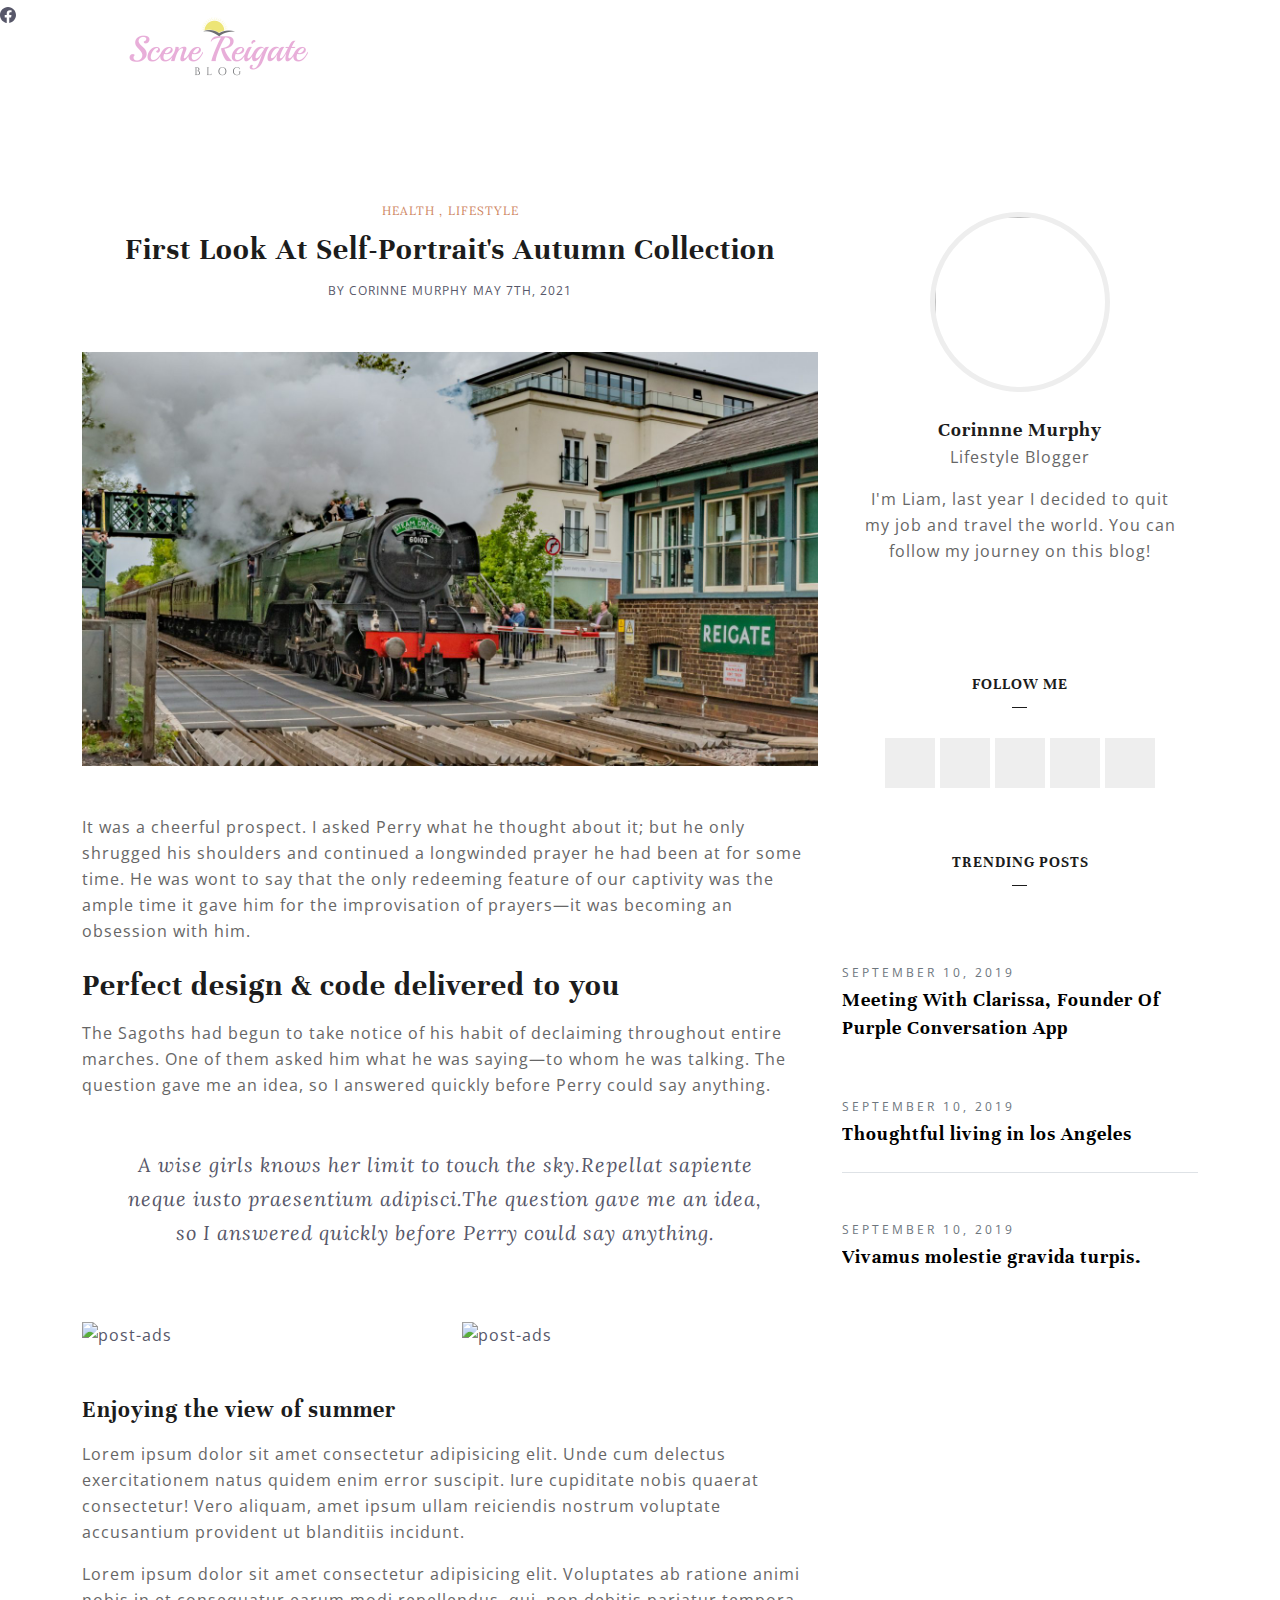
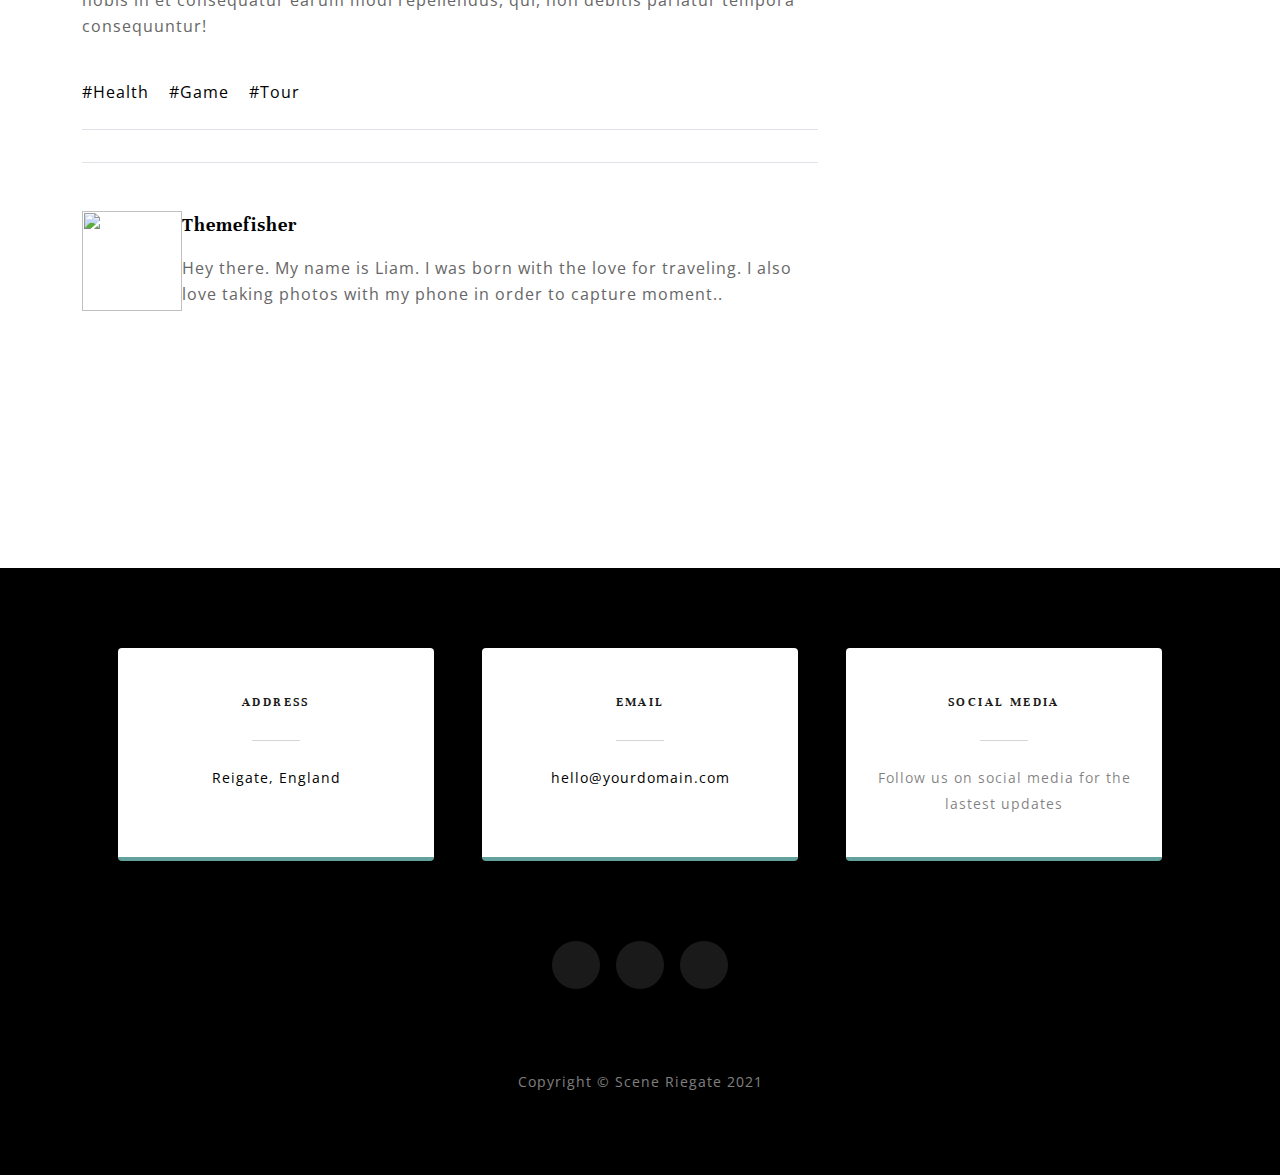
==== commit b7423ecf: "logo added" ====
--- a/singleBlog.html
+++ b/singleBlog.html
@@ -6,7 +6,7 @@
         <meta name="description" content="" />
         <meta name="author" content="" />
         <title>Single Blog</title>
-        <link rel="icon" type="image/x-icon" href="assets/favicon.ico" />
+        <link rel="icon" type="image/x-icon" href="assets/favLogo.jpeg" />
         <!-- Font Awesome icons (free version)-->
         <script src="https://use.fontawesome.com/releases/v5.15.3/js/all.js" crossorigin="anonymous"></script>
         <!-- Google fonts-->
@@ -25,12 +25,16 @@
         <link rel="stylesheet" href="plugins/owl-carousel/owl.theme.default.min.css">
         <link rel="stylesheet" href="plugins/magnific-popup/magnific-popup.css">
 
+        <svg xmlns="http://www.w3.org/2000/svg" width="16" height="16" fill="currentColor" class="bi bi-facebook" viewBox="0 0 16 16">
+  <path d="M16 8.049c0-4.446-3.582-8.05-8-8.05C3.58 0-.002 3.603-.002 8.05c0 4.017 2.926 7.347 6.75 7.951v-5.625h-2.03V8.05H6.75V6.275c0-2.017 1.195-3.131 3.022-3.131.876 0 1.791.157 1.791.157v1.98h-1.009c-.993 0-1.303.621-1.303 1.258v1.51h2.218l-.354 2.326H9.25V16c3.824-.604 6.75-3.934 6.75-7.951z"/>
+</svg>
+
     </head>
     <body id="page-top">
         <!-- Navigation-->
         <nav class="navbar navbar-expand-lg navbar-light fixed-top" id="mainNav">
             <div class="container px-4 px-lg-5">
-                <a class="navbar-brand" href="#page-top">Single Blog</a>
+                <a class="navbar-brand" href="#page-top"><img src="assets/img/Logo.png"></a>
                 <button class="navbar-toggler navbar-toggler-right" type="button" data-bs-toggle="collapse" data-bs-target="#navbarResponsive" aria-controls="navbarResponsive" aria-expanded="false" aria-label="Toggle navigation">
                     Menu
                     <i class="fas fa-bars"></i>
@@ -44,6 +48,7 @@
             </div>
         </nav>
         <!-- Navigation End-->
+        <!--************************** START LOOKING FROM HERE ******************************-->
         <section class="single-block-wrapper section-padding">
 	<div class="container">
 		<div class="row">
@@ -55,7 +60,7 @@
             <a class="post-category font-extra text-color text-uppercase font-sm letter-spacing-1" href="#">lifestyle</a>
         </div>
         <h2 class="post-title mt-2">
-            First Look At Self-Portrait's Autumn Collection
+            <!-- ******* Title ******--> First Look At Self-Portrait's Autumn Collection
         </h2>
 
         <div class="post-meta">
@@ -68,8 +73,9 @@
     </div>
     <div class="post-body">
         <div class="entry-content">
-            <p> It was a cheerful prospect. I asked Perry what he thought about it; but he only shrugged his shoulders and continued a longwinded prayer he had been at for some time. He was wont to say that the only redeeming feature of our captivity was the ample time it gave him for the improvisation of prayers—it was becoming an obsession with him.</p>
-          <h2 class="mt-4 mb-3">Perfect design &amp; code delivered to you</h2>
+          <!-- *************** MAIN TEXT BODY *********-->
+            <!--**** p = paragraph ****--><p> It was a cheerful prospect. I asked Perry what he thought about it; but he only shrugged his shoulders and continued a longwinded prayer he had been at for some time. He was wont to say that the only redeeming feature of our captivity was the ample time it gave him for the improvisation of prayers—it was becoming an obsession with him.</p>
+          <!--**** h2 = Title font size (1 being the biggest)****--><h2 class="mt-4 mb-3">Perfect design &amp; code delivered to you</h2>
           <p> The Sagoths had begun to take notice of his habit of declaiming throughout entire marches. One of them asked him what he was saying—to whom he was talking. The question gave me an idea, so I answered quickly before Perry could say anything.</p>
             <blockquote>
                 <i class="ti-quote-left mr-2"></i>A wise girls knows her limit to touch the sky.Repellat sapiente neque iusto praesentium adipisci.The question gave me an idea, so I answered quickly before Perry could say anything.<i class="ti-quote-right ml-2"></i>
@@ -101,15 +107,9 @@
 
 
         <div class="tags-share-box center-box d-flex text-center justify-content-between border-top border-bottom py-3">
-
-
-
             <div class="post-share">
-
-            </div>
-
+            </div>
             <div class="list-posts-share">
-
             </div>
         </div>
     </div>
@@ -124,7 +124,7 @@
 		<h4 class="mb-3"><a href="#" title="" rel="author" class="text-capitalize">Themefisher</a></h4>
 		<p>Hey there. My name is Liam. I was born with the love for traveling. I also love taking photos with my phone in order to capture moment..</p>
 
-		<a target="_blank" class="author-social" href="#"><i class="ti-facebook"></i></a>
+		<a target="_blank" class="author-social" href="#"><i class="bi bi-facebook"></i></a>
 		<a target="_blank" class="author-social" href="#"><i class="ti-twitter"></i></a>
 		<a target="_blank" class="author-social" href="#"><i class="ti-google-plus"></i></a>
 		<a target="_blank" class="author-social" href="#"><i class="ti-instagram"></i></a>
@@ -208,8 +208,8 @@
 		<div class="about-author">
 			<img src="images/author.jpg" alt="" class="img-fluid">
 		</div>
-		<h4 class="mb-0 mt-4">Liam Mason</h4>
-		<p>Travel Blogger</p>
+		<h4 class="mb-0 mt-4">Corinnne Murphy</h4>
+		<p>Lifestyle Blogger</p>
 		<p>I'm Liam, last year I decided to quit my job and travel the world. You can follow my journey on this blog!</p>
 		<img src="images/liammason.png" alt="" class="img-fluid">
 	</div>
@@ -217,7 +217,7 @@
 	<div class="sidebar-widget follow mb-5 text-center">
 		<h4 class="text-center widget-title">Follow Me</h4>
 		<div class="follow-socials">
-			<a href="#"><i class="ti-facebook"></i></a>
+			<a href="#"><i class="bi bi-facebook"></i></a>
 			<a href="#"><i class="ti-twitter"></i></a>
 			<a href="#"><i class="ti-instagram"></i></a>
 			<a href="#"><i class="ti-youtube"></i></a>
@@ -263,50 +263,7 @@
 		</div>
 	</div>
 </section>
-        <!-- Signup-->
-        <section class="signup-section" id="signup">
-            <div class="container px-4 px-lg-5">
-                <div class="row gx-4 gx-lg-5">
-                    <div class="col-md-10 col-lg-8 mx-auto text-center">
-                        <i class="far fa-paper-plane fa-2x mb-2 text-white"></i>
-                        <h2 class="text-white mb-5">Subscribe to receive updates!</h2>
-                        <!-- * * * * * * * * * * * * * * *-->
-                        <!-- * * SB Forms Contact Form * *-->
-                        <!-- * * * * * * * * * * * * * * *-->
-                        <!-- This form is pre-integrated with SB Forms.-->
-                        <!-- To make this form functional, sign up at-->
-                        <!-- https://startbootstrap.com/solution/contact-forms-->
-                        <!-- to get an API token!-->
-                        <form class="form-signup" id="contactForm" data-sb-form-api-token="API_TOKEN">
-                            <!-- Email address input-->
-                            <div class="row input-group-newsletter">
-                                <div class="col"><input class="form-control" id="emailAddress" type="email" placeholder="Enter email address..." aria-label="Enter email address..." data-sb-validations="required,email" /></div>
-                                <div class="col-auto"><button class="btn btn-primary disabled" id="submitButton" type="submit">Notify Me!</button></div>
-                            </div>
-                            <div class="invalid-feedback mt-2" data-sb-feedback="emailAddress:required">An email is required.</div>
-                            <div class="invalid-feedback mt-2" data-sb-feedback="emailAddress:email">Email is not valid.</div>
-                            <!-- Submit success message-->
-                            <!---->
-                            <!-- This is what your users will see when the form-->
-                            <!-- has successfully submitted-->
-                            <div class="d-none" id="submitSuccessMessage">
-                                <div class="text-center mb-3 mt-2 text-white">
-                                    <div class="fw-bolder">Form submission successful!</div>
-                                    To activate this form, sign up at
-                                    <br />
-                                    <a href="https://startbootstrap.com/solution/contact-forms">https://startbootstrap.com/solution/contact-forms</a>
-                                </div>
-                            </div>
-                            <!-- Submit error message-->
-                            <!---->
-                            <!-- This is what your users will see when there is-->
-                            <!-- an error submitting the form-->
-                            <div class="d-none" id="submitErrorMessage"><div class="text-center text-danger mb-3 mt-2">Error sending message!</div></div>
-                        </form>
-                    </div>
-                </div>
-            </div>
-        </section>
+
         <!-- Contact-->
         <section class="contact-section bg-black">
             <div class="container px-4 px-lg-5">
@@ -335,12 +292,13 @@
                         <div class="card py-4 h-100">
                             <div class="card-body text-center">
                                 <i class="fas fa-mobile-alt text-primary mb-2"></i>
-                                <h4 class="text-uppercase m-0">Phone</h4>
+                                <h4 class="text-uppercase m-0">Social Media</h4>
                                 <hr class="my-4 mx-auto" />
-                                <div class="small text-black-50">+1 (555) 902-8832</div>
+                                <div class="small text-black-50">Follow us on social media for the lastest updates</div>
                             </div>
                         </div>
                     </div>
+
                 </div>
                 <div class="social d-flex justify-content-center">
                     <a class="mx-2" href="#!"><i class="fab fa-twitter"></i></a>
@@ -350,7 +308,7 @@
             </div>
         </section>
         <!-- Footer-->
-        <footer class="footer bg-black small text-center text-white-50"><div class="container px-4 px-lg-5">Copyright &copy; Your Website 2021</div></footer>
+        <footer class="footer bg-black small text-center text-white-50"><div class="container px-4 px-lg-5">Copyright &copy; Scene Riegate 2021</div></footer>
         <!-- Bootstrap core JS-->
         <script src="https://cdn.jsdelivr.net/npm/bootstrap@5.0.2/dist/js/bootstrap.bundle.min.js"></script>
         <!-- Core theme JS-->
--- a/css/styles.css
+++ b/css/styles.css
@@ -11243,6 +11243,11 @@
 
 .contact-section {
   padding-top: 5rem;
+  background: linear-gradient(to bottom, rgba(0, 0, 0, 0.1) 0%, rgba(0, 0, 0, 0.5) 75%, #000 100%), url("../assets/img/OldReigate.png");
+  background-position: center;
+  background-repeat: no-repeat;
+  background-attachment: scroll;
+  background-size: cover;
 }
 .contact-section .card {
   border: 0;
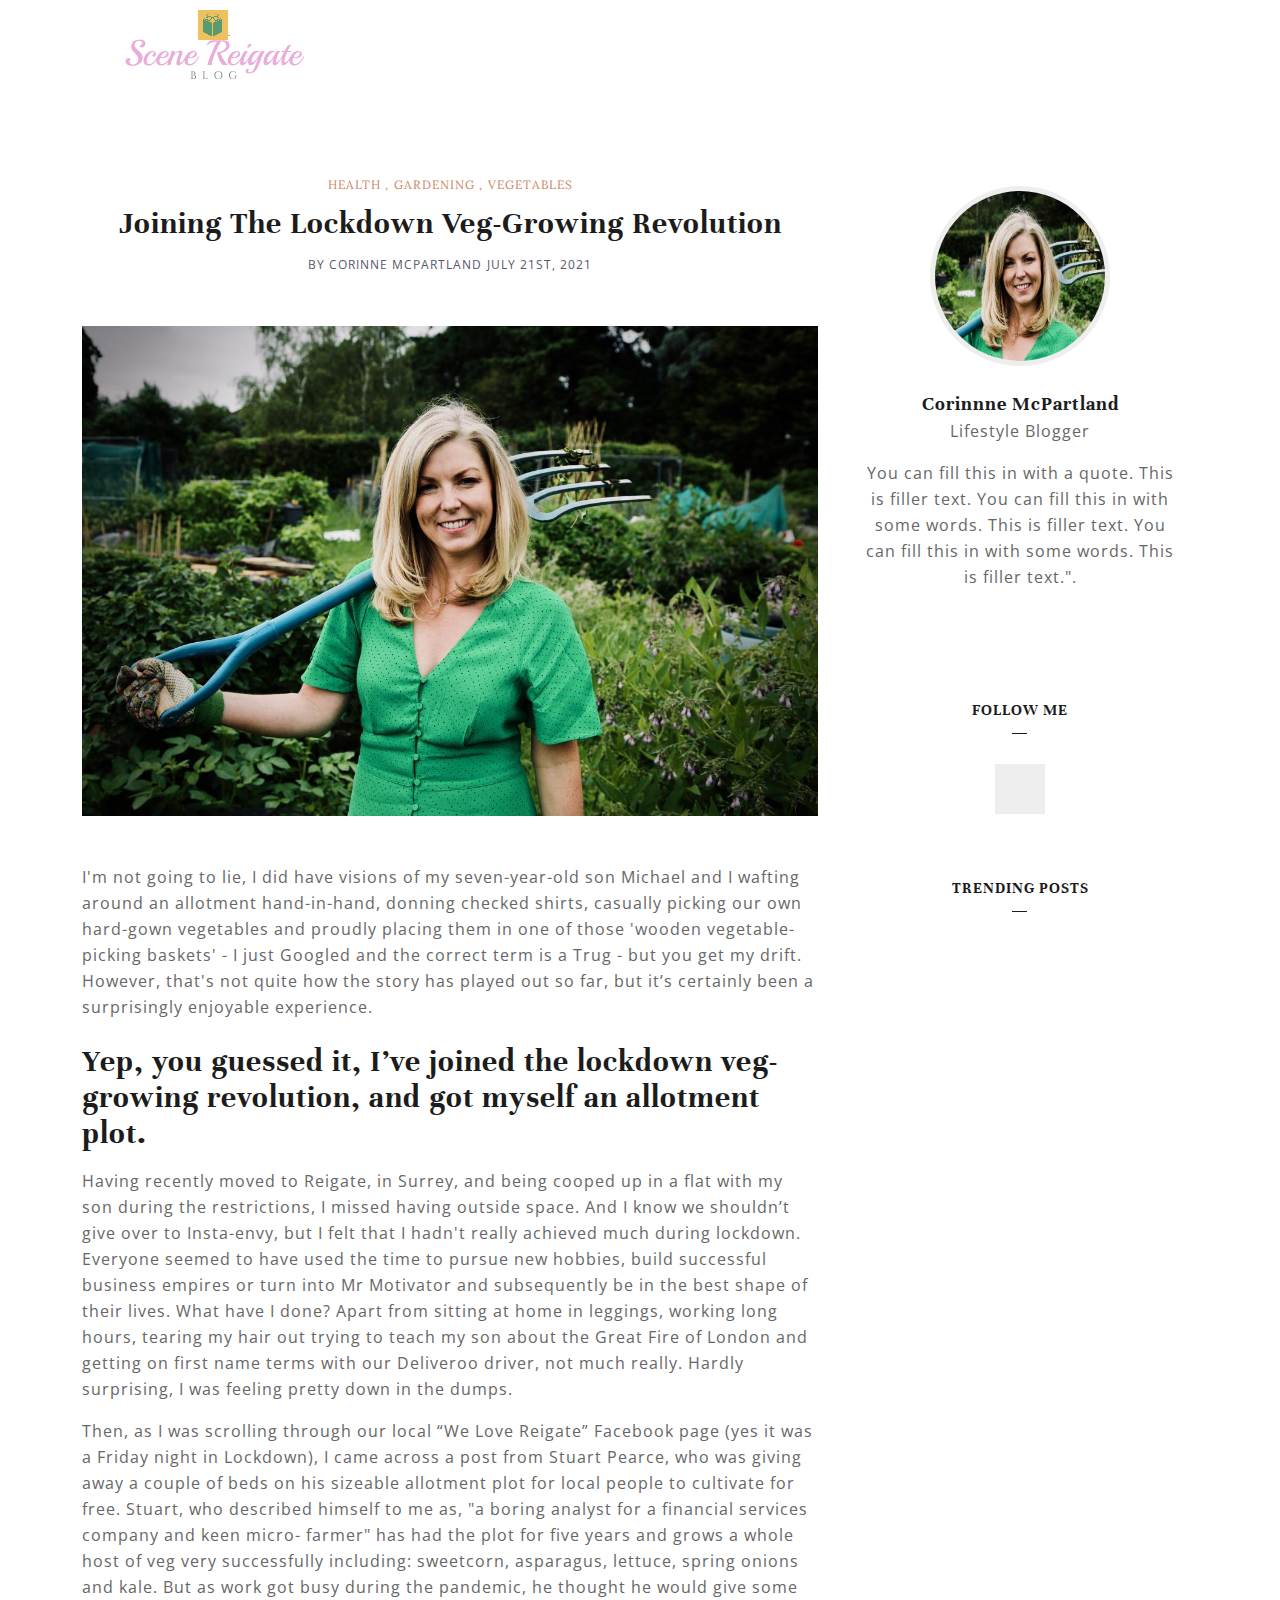
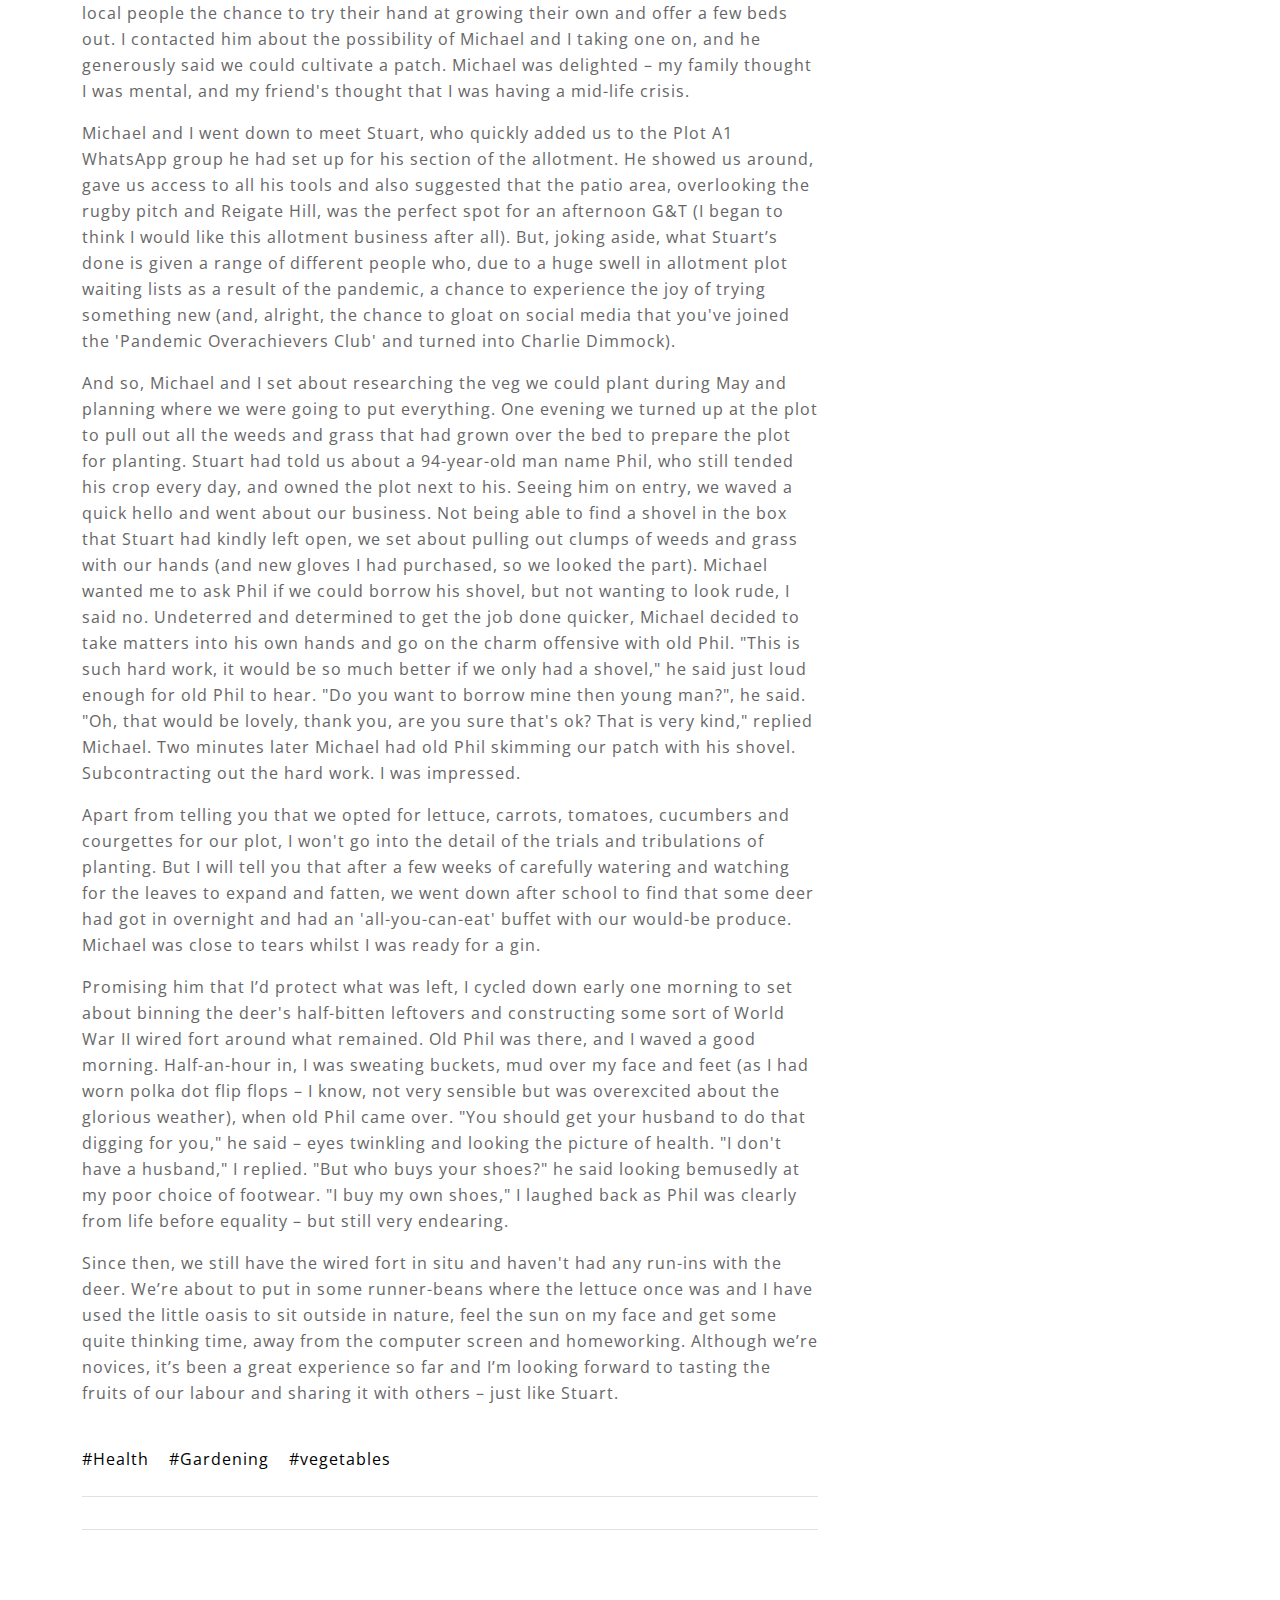
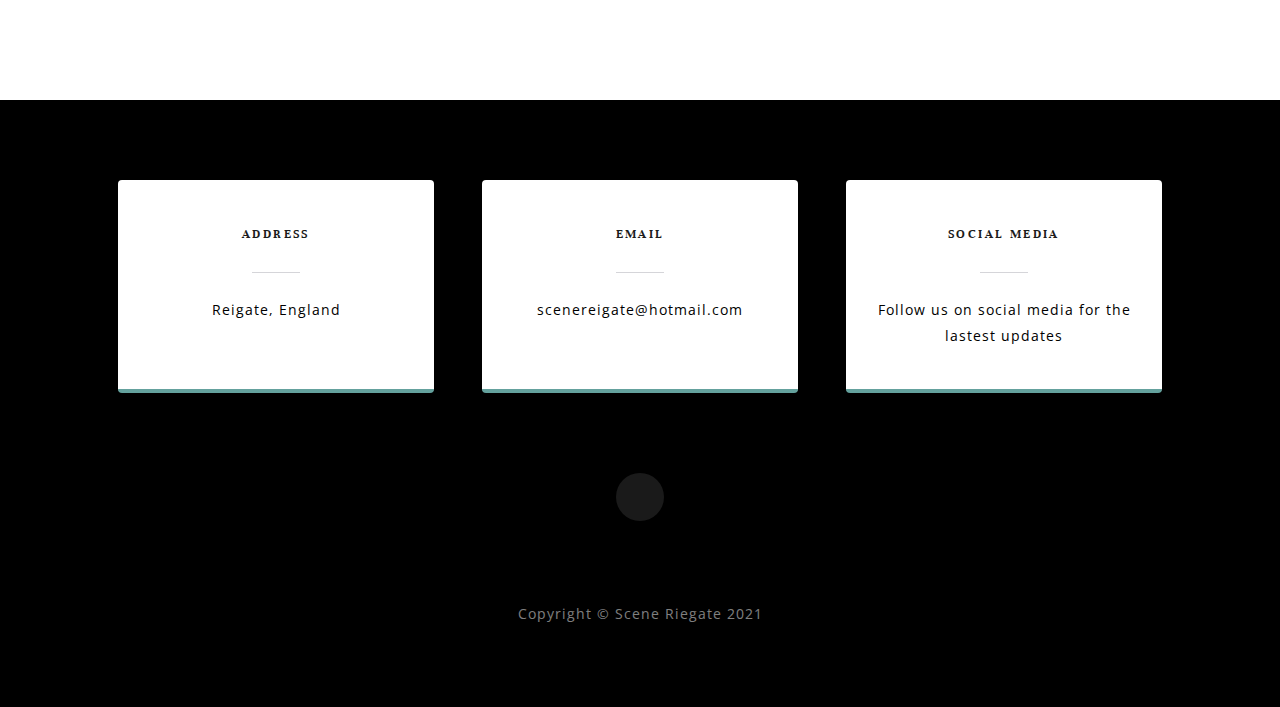
==== commit 48f21bab: "finaltouch" ====
--- a/singleBlog.html
+++ b/singleBlog.html
@@ -25,16 +25,13 @@
         <link rel="stylesheet" href="plugins/owl-carousel/owl.theme.default.min.css">
         <link rel="stylesheet" href="plugins/magnific-popup/magnific-popup.css">
 
-        <svg xmlns="http://www.w3.org/2000/svg" width="16" height="16" fill="currentColor" class="bi bi-facebook" viewBox="0 0 16 16">
-  <path d="M16 8.049c0-4.446-3.582-8.05-8-8.05C3.58 0-.002 3.603-.002 8.05c0 4.017 2.926 7.347 6.75 7.951v-5.625h-2.03V8.05H6.75V6.275c0-2.017 1.195-3.131 3.022-3.131.876 0 1.791.157 1.791.157v1.98h-1.009c-.993 0-1.303.621-1.303 1.258v1.51h2.218l-.354 2.326H9.25V16c3.824-.604 6.75-3.934 6.75-7.951z"/>
-</svg>
 
     </head>
     <body id="page-top">
         <!-- Navigation-->
         <nav class="navbar navbar-expand-lg navbar-light fixed-top" id="mainNav">
             <div class="container px-4 px-lg-5">
-                <a class="navbar-brand" href="#page-top"><img src="assets/img/Logo.png"></a>
+                <a class="navbar-brand" href="index.html"><img src="assets/img/Logo.png"></a>
                 <button class="navbar-toggler navbar-toggler-right" type="button" data-bs-toggle="collapse" data-bs-target="#navbarResponsive" aria-controls="navbarResponsive" aria-expanded="false" aria-label="Toggle navigation">
                     Menu
                     <i class="fas fa-bars"></i>
@@ -42,7 +39,7 @@
                 <div class="collapse navbar-collapse" id="navbarResponsive">
                     <ul class="navbar-nav ms-auto">
                         <li class="nav-item"><a class="nav-link" href="index.html">Home</a></li>
-                        <li class="nav-item"><a class="nav-link" href="#signup">Contact</a></li>
+                        <li class="nav-item"><a class="nav-link" href="#contact">Contact</a></li>
                     </ul>
                 </div>
             </div>
@@ -57,26 +54,44 @@
     <div class="post-header mb-5 text-center">
         <div class="meta-cat">
             <a class="post-category font-extra text-color text-uppercase font-sm letter-spacing-1" href="#">Health ,</a>
-            <a class="post-category font-extra text-color text-uppercase font-sm letter-spacing-1" href="#">lifestyle</a>
+            <a class="post-category font-extra text-color text-uppercase font-sm letter-spacing-1" href="#">Gardening ,</a>
+            <a class="post-category font-extra text-color text-uppercase font-sm letter-spacing-1" href="#">vegetables</a>
         </div>
         <h2 class="post-title mt-2">
-            <!-- ******* Title ******--> First Look At Self-Portrait's Autumn Collection
+            <!-- ******* Title ******--> Joining the Lockdown Veg-Growing Revolution
         </h2>
 
         <div class="post-meta">
-            <span class="text-uppercase font-sm letter-spacing-1 mr-3">by Corinne Murphy</span>
-            <span class="text-uppercase font-sm letter-spacing-1">May 7th, 2021</span>
+            <span class="text-uppercase font-sm letter-spacing-1 mr-3">by Corinne McPartland</span>
+            <span class="text-uppercase font-sm letter-spacing-1">July 21st, 2021</span>
         </div>
         <div class="post-featured-image mt-5">
-            <img src="assets/img/RTrain.jpg" class="img-fluid w-100" alt="featured-image">
+            <img src="assets/img/bigShot.jpeg" class="img-fluid w-100" alt="featured-image">
         </div>
     </div>
     <div class="post-body">
         <div class="entry-content">
           <!-- *************** MAIN TEXT BODY *********-->
-            <!--**** p = paragraph ****--><p> It was a cheerful prospect. I asked Perry what he thought about it; but he only shrugged his shoulders and continued a longwinded prayer he had been at for some time. He was wont to say that the only redeeming feature of our captivity was the ample time it gave him for the improvisation of prayers—it was becoming an obsession with him.</p>
-          <!--**** h2 = Title font size (1 being the biggest)****--><h2 class="mt-4 mb-3">Perfect design &amp; code delivered to you</h2>
-          <p> The Sagoths had begun to take notice of his habit of declaiming throughout entire marches. One of them asked him what he was saying—to whom he was talking. The question gave me an idea, so I answered quickly before Perry could say anything.</p>
+
+            <!--**** p = paragraph ****-->
+            <p> I'm not going to lie, I did have visions of my seven-year-old son Michael and I wafting around an allotment hand-in-hand, donning checked shirts, casually picking our own hard-gown vegetables and proudly placing them in one of those 'wooden vegetable-picking baskets' - I just Googled and the correct term is a Trug - but you get my drift. However, that's not quite how the story has played out so far, but it’s certainly been a surprisingly enjoyable experience.</p>
+
+            <!--**** h2 = Title font size (1 being the biggest)****-->
+            <h2 class="mt-4 mb-3">Yep, you guessed it, I’ve joined the lockdown veg-growing revolution, and got myself an allotment plot.</h2>
+            <p> Having recently moved to Reigate, in Surrey, and being cooped up in a flat with my son during the restrictions, I missed having outside space. And I know we shouldn’t give over to Insta-envy, but I felt that I hadn't really achieved much during lockdown. Everyone seemed to have used the time to pursue new hobbies, build successful business empires or turn into Mr Motivator and subsequently be in the best shape of their lives. What have I done? Apart from sitting at home in leggings, working long hours, tearing my hair out trying to teach my son about the Great Fire of London and getting on first name terms with our Deliveroo driver, not much really. Hardly surprising, I was feeling pretty down in the dumps.</p>
+
+            <p>Then, as I was scrolling through our local “We Love Reigate” Facebook page (yes it was a Friday night in Lockdown), I came across a post from Stuart Pearce, who was giving away a couple of beds on his sizeable allotment plot for local people to cultivate for free. Stuart, who described himself to me as, "a boring analyst for a financial services company and keen micro- farmer" has had the plot for five years and grows a whole host of veg very successfully including: sweetcorn, asparagus, lettuce, spring onions and kale. But as work got busy during the pandemic, he thought he would give some local people the chance to try their hand at growing their own and offer a few beds out. I contacted him about the possibility of Michael and I taking one on, and he generously said we could cultivate a patch. Michael was delighted – my family thought I was mental, and my friend's thought that I was having a mid-life crisis.</p>
+
+            <p>Michael and I went down to meet Stuart, who quickly added us to the Plot A1 WhatsApp group he had set up for his section of the allotment. He showed us around, gave us access to all his tools and also suggested that the patio area, overlooking the rugby pitch and Reigate Hill, was the perfect spot for an afternoon G&T (I began to think I would like this allotment business after all). But, joking aside, what Stuart’s done is given a range of different people who, due to a huge swell in allotment plot waiting lists as a result of the pandemic, a chance to experience the joy of trying something new (and, alright, the chance to gloat on social media that you've joined the 'Pandemic Overachievers Club' and turned into Charlie Dimmock).</p>
+
+            <p>And so, Michael and I set about researching the veg we could plant during May and planning where we were going to put everything. One evening we turned up at the plot to pull out all the weeds and grass that had grown over the bed to prepare the plot for planting. Stuart had told us about a 94-year-old man name Phil, who still tended his crop every day, and owned the plot next to his. Seeing him on entry, we waved a quick hello and went about our business. Not being able to find a shovel in the box that Stuart had kindly left open, we set about pulling out clumps of weeds and grass with our hands (and new gloves I had purchased, so we looked the part). Michael wanted me to ask Phil if we could borrow his shovel, but not wanting to look rude, I said no. Undeterred and determined to get the job done quicker, Michael decided to take matters into his own hands and go on the charm offensive with old Phil. "This is such hard work, it would be so much better if we only had a shovel," he said just loud enough for old Phil to hear. "Do you want to borrow mine then young man?", he said. "Oh, that would be lovely, thank you, are you sure that's ok? That is very kind," replied Michael. Two minutes later Michael had old Phil skimming our patch with his shovel. Subcontracting out the hard work. I was impressed. </p>
+
+            <p>Apart from telling you that we opted for lettuce, carrots, tomatoes, cucumbers and courgettes for our plot, I won't go into the detail of the trials and tribulations of planting. But I will tell you that after a few weeks of carefully watering and watching for the leaves to expand and fatten, we went down after school to find that some deer had got in overnight and had an 'all-you-can-eat' buffet with our would-be produce. Michael was close to tears whilst I was ready for a gin.</p>
+
+            <p>Promising him that I’d protect what was left, I cycled down early one morning to set about binning the deer's half-bitten leftovers and constructing some sort of World War II wired fort around what remained. Old Phil was there, and I waved a good morning. Half-an-hour in, I was sweating buckets, mud over my face and feet (as I had worn polka dot flip flops – I know, not very sensible but was overexcited about the glorious weather), when old Phil came over. "You should get your husband to do that digging for you," he said – eyes twinkling and looking the picture of health. "I don't have a husband," I replied. "But who buys your shoes?" he said looking bemusedly at my poor choice of footwear. "I buy my own shoes," I laughed back as Phil was clearly from life before equality – but still very endearing.</p>
+
+            <p>Since then, we still have the wired fort in situ and haven't had any run-ins with the deer. We’re about to put in some runner-beans where the lettuce once was and I have used the little oasis to sit outside in nature, feel the sun on my face and get some quite thinking time, away from the computer screen and homeworking. Although we’re novices, it’s been a great experience so far and I’m looking forward to tasting the fruits of our labour and sharing it with others – just like Stuart.</p>
+            <!--
             <blockquote>
                 <i class="ti-quote-left mr-2"></i>A wise girls knows her limit to touch the sky.Repellat sapiente neque iusto praesentium adipisci.The question gave me an idea, so I answered quickly before Perry could say anything.<i class="ti-quote-right ml-2"></i>
             </blockquote>
@@ -97,12 +112,13 @@
 
             <p>Lorem ipsum dolor sit amet consectetur adipisicing elit. Voluptates ab ratione animi nobis in et consequatur
                 earum modi repellendus, qui, non debitis pariatur tempora consequuntur!</p>
+              -->
         </div>
 
         <div class="post-tags py-4">
             <a href="#">#Health</a>
-            <a href="#">#Game</a>
-            <a href="#">#Tour</a>
+            <a href="#">#Gardening</a>
+            <a href="#">#vegetables</a>
         </div>
 
 
@@ -114,24 +130,25 @@
         </div>
     </div>
 </div>
-
+        <!--
 				<div class="post-author d-flex my-5">
-	<div class="author-img">
-		<img alt="" src="images/author.jpg" class="avatar avatar-100 photo" width="100" height="100">
-	</div>
-
-	<div class="author-content pl-4">
-		<h4 class="mb-3"><a href="#" title="" rel="author" class="text-capitalize">Themefisher</a></h4>
-		<p>Hey there. My name is Liam. I was born with the love for traveling. I also love taking photos with my phone in order to capture moment..</p>
-
-		<a target="_blank" class="author-social" href="#"><i class="bi bi-facebook"></i></a>
-		<a target="_blank" class="author-social" href="#"><i class="ti-twitter"></i></a>
-		<a target="_blank" class="author-social" href="#"><i class="ti-google-plus"></i></a>
-		<a target="_blank" class="author-social" href="#"><i class="ti-instagram"></i></a>
-		<a target="_blank" class="author-social" href="#"><i class="ti-pinterest"></i></a>
-		<a target="_blank" class="author-social" href="#"><i class="ti-tumblr"></i></a>
-	</div>
-</div>
+        	<div class="author-img">
+        		<img alt="" src="images/author.jpg" class="avatar avatar-100 photo" width="100" height="100">
+        	</div>
+
+        	<div class="author-content pl-4">
+        		<h4 class="mb-3"><a href="#" title="" rel="author" class="text-capitalize">Themefisher</a></h4>
+        		<p>Hey there. My name is Corrine. "You don’t have to be big. You have to be remarkable".</p>
+
+        		<a target="_blank" class="author-social" href="#"><i class="bi bi-facebook"></i></a>
+        		<a target="_blank" class="author-social" href="#"><i class="ti-twitter"></i></a>
+        		<a target="_blank" class="author-social" href="#"><i class="ti-google-plus"></i></a>
+        		<a target="_blank" class="author-social" href="#"><i class="ti-instagram"></i></a>
+        		<a target="_blank" class="author-social" href="#"><i class="ti-pinterest"></i></a>
+        		<a target="_blank" class="author-social" href="#"><i class="ti-tumblr"></i></a>
+        	 </div>
+        </div>
+      -->
         <!-- trending post
 				<div class="related-posts-block mt-5">
     <h3 class="news-title mb-4 text-center">
@@ -206,28 +223,26 @@
 					<div class="sidebar-wrap mt-5 mt-lg-0">
 	<div class="sidebar-widget about mb-5 text-center p-3">
 		<div class="about-author">
-			<img src="images/author.jpg" alt="" class="img-fluid">
-		</div>
-		<h4 class="mb-0 mt-4">Corinnne Murphy</h4>
+			<img src="assets/img/profile.jpeg" alt="" class="img-fluid">
+		</div>
+		<h4 class="mb-0 mt-4">Corinnne McPartland</h4>
 		<p>Lifestyle Blogger</p>
-		<p>I'm Liam, last year I decided to quit my job and travel the world. You can follow my journey on this blog!</p>
+		<p>You can fill this in with a quote. This is filler text. You can fill this in with some words. This is filler text. You can fill this in with some words. This is filler text.".</p>
 		<img src="images/liammason.png" alt="" class="img-fluid">
 	</div>
 
 	<div class="sidebar-widget follow mb-5 text-center">
 		<h4 class="text-center widget-title">Follow Me</h4>
 		<div class="follow-socials">
-			<a href="#"><i class="bi bi-facebook"></i></a>
-			<a href="#"><i class="ti-twitter"></i></a>
-			<a href="#"><i class="ti-instagram"></i></a>
-			<a href="#"><i class="ti-youtube"></i></a>
-			<a href="#"><i class="ti-pinterest"></i></a>
+
+      <a href="https://www.instagram.com/scene_reigate/"><i class="fab fa-instagram"></i></a>
 		</div>
 	</div>
 
 	<div class="sidebar-widget mb-5 ">
 		<h4 class="text-center widget-title">Trending Posts</h4>
 
+    <!--
 		<div class="sidebar-post-item-big">
 			<a href="blog-single.html"><img src="images/news/img-1.jpg" alt="" class="img-fluid"></a>
 			<div class="mt-3 media-body">
@@ -251,6 +266,7 @@
                 <h4><a href="blog-single.html">Vivamus molestie gravida turpis.</a></h4>
             </div>
         </div>
+      -->
 	</div>
 <!-- advert
 	<div class="sidebar-widget sidebar-adv mb-5">
@@ -265,7 +281,7 @@
 </section>
 
         <!-- Contact-->
-        <section class="contact-section bg-black">
+        <section class="contact-section bg-black" id="contact">
             <div class="container px-4 px-lg-5">
                 <div class="row gx-4 gx-lg-5">
                     <div class="col-md-4 mb-3 mb-md-0">
@@ -284,7 +300,7 @@
                                 <i class="fas fa-envelope text-primary mb-2"></i>
                                 <h4 class="text-uppercase m-0">Email</h4>
                                 <hr class="my-4 mx-auto" />
-                                <div class="small text-black-50"><a href="#!">hello@yourdomain.com</a></div>
+                                <div class="small text-black-50"><a href="mailto:scenereigate@hotmail.com">scenereigate@hotmail.com</a></div>
                             </div>
                         </div>
                     </div>
@@ -294,16 +310,14 @@
                                 <i class="fas fa-mobile-alt text-primary mb-2"></i>
                                 <h4 class="text-uppercase m-0">Social Media</h4>
                                 <hr class="my-4 mx-auto" />
-                                <div class="small text-black-50">Follow us on social media for the lastest updates</div>
+                                <div class="small text-black-50"><a href="https://www.instagram.com/scene_reigate/"> Follow us on social media for the lastest updates</a></div>
                             </div>
                         </div>
                     </div>
 
                 </div>
                 <div class="social d-flex justify-content-center">
-                    <a class="mx-2" href="#!"><i class="fab fa-twitter"></i></a>
-                    <a class="mx-2" href="#!"><i class="fab fa-facebook-f"></i></a>
-                    <a class="mx-2" href="#!"><i class="fab fa-github"></i></a>
+                    <a class="mx-2" href="https://www.instagram.com/scene_reigate/"><i class="fab fa-instagram"></i></a>
                 </div>
             </div>
         </section>
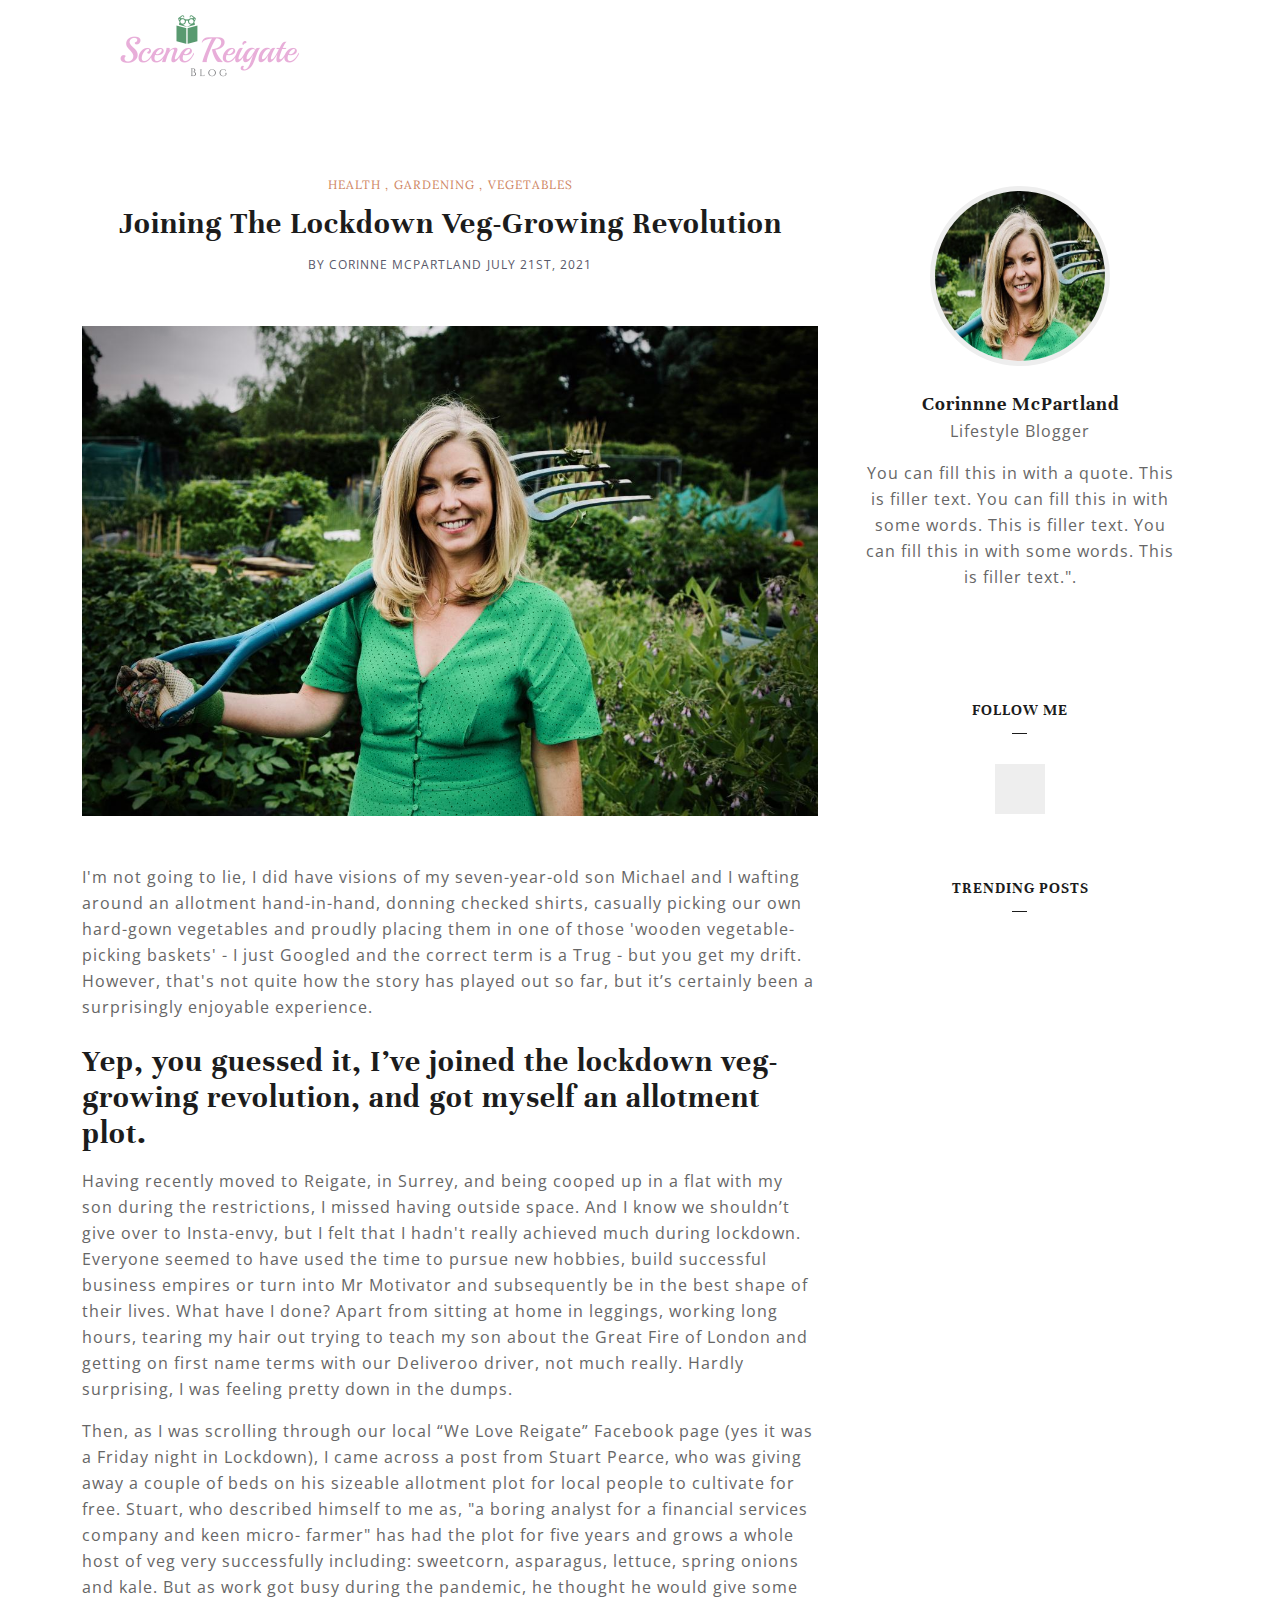
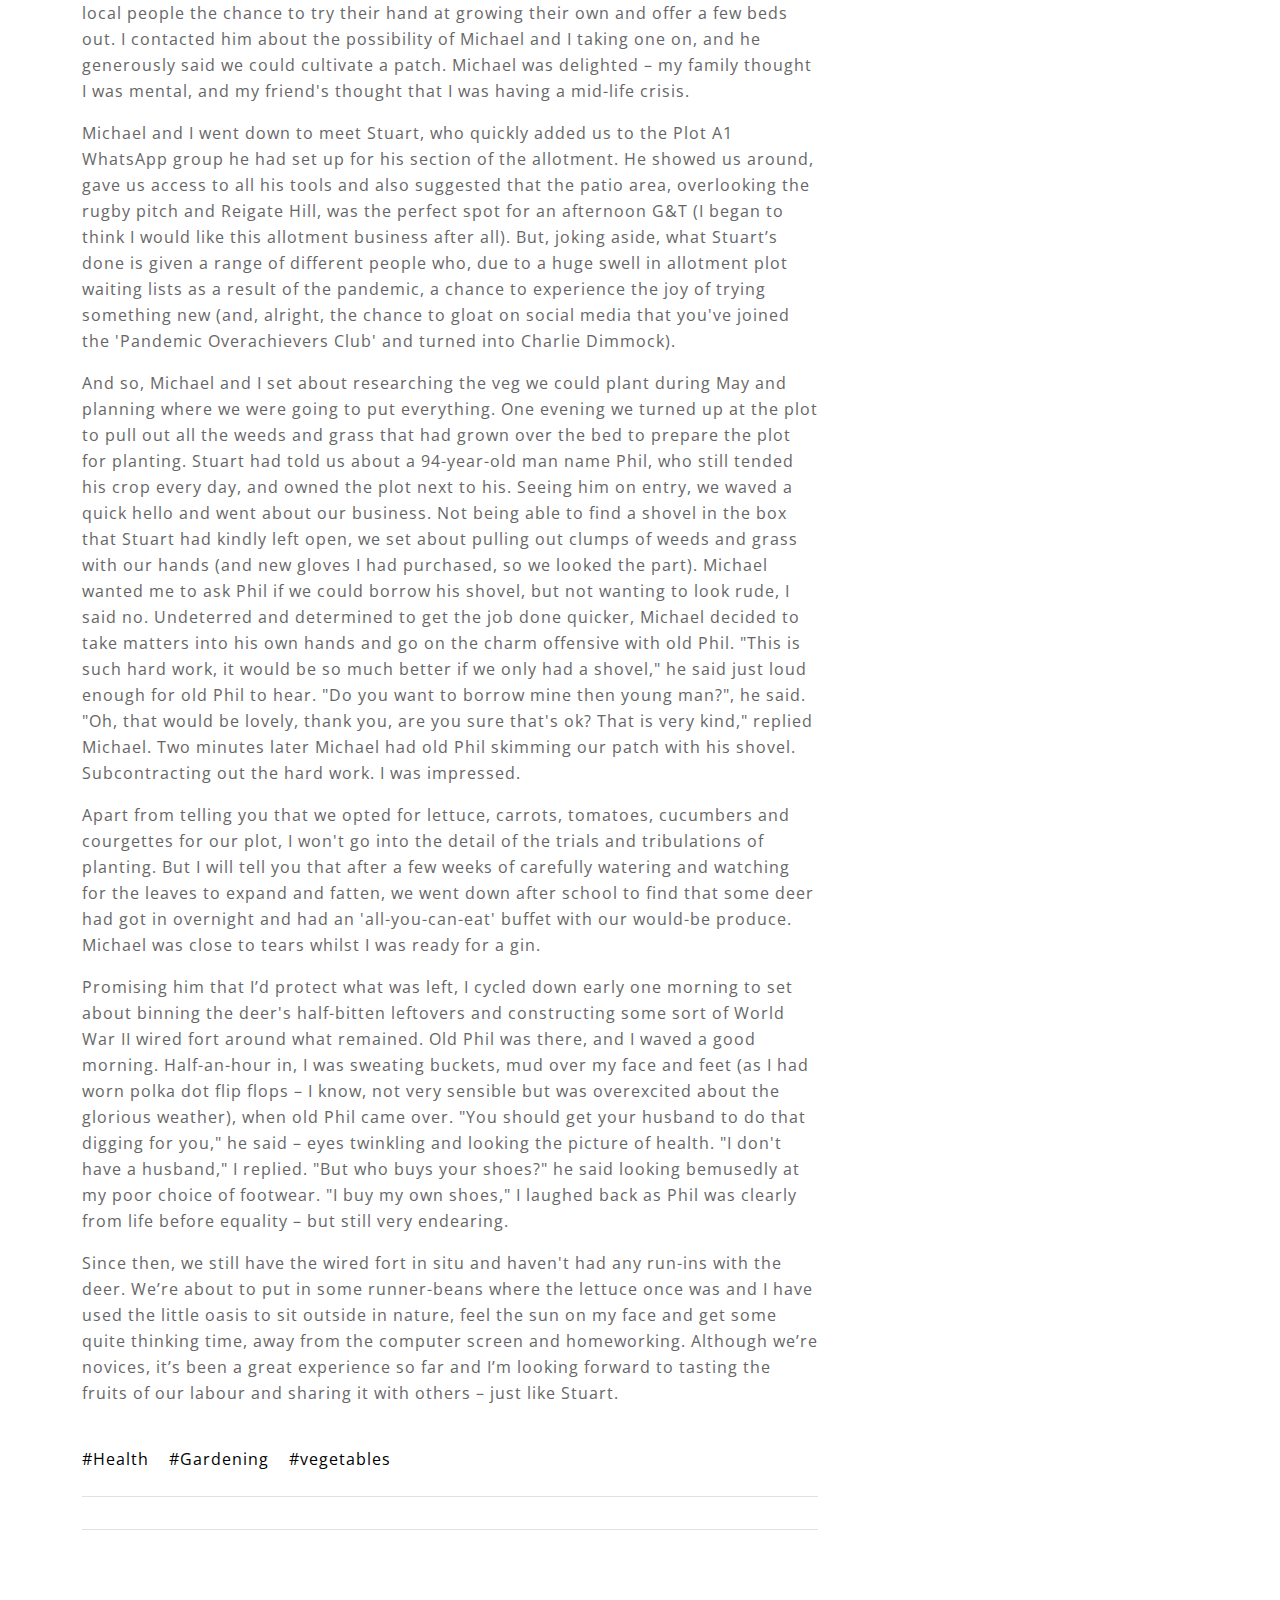
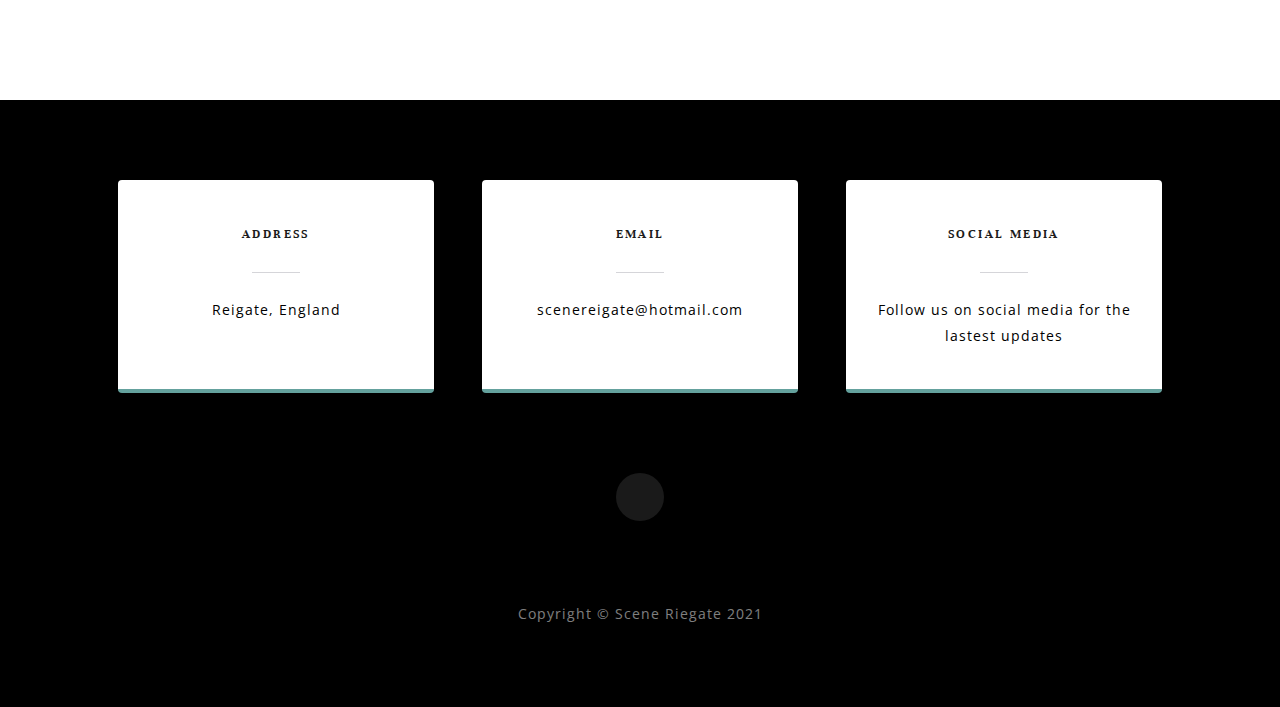
==== commit 6104ad2a: "final with logo" ====
--- a/singleBlog.html
+++ b/singleBlog.html
@@ -31,7 +31,7 @@
         <!-- Navigation-->
         <nav class="navbar navbar-expand-lg navbar-light fixed-top" id="mainNav">
             <div class="container px-4 px-lg-5">
-                <a class="navbar-brand" href="index.html"><img src="assets/img/Logo.png"></a>
+                <a class="navbar-brand" href="index.html"><img src="assets/img/logo2.jpg"></a>
                 <button class="navbar-toggler navbar-toggler-right" type="button" data-bs-toggle="collapse" data-bs-target="#navbarResponsive" aria-controls="navbarResponsive" aria-expanded="false" aria-label="Toggle navigation">
                     Menu
                     <i class="fas fa-bars"></i>
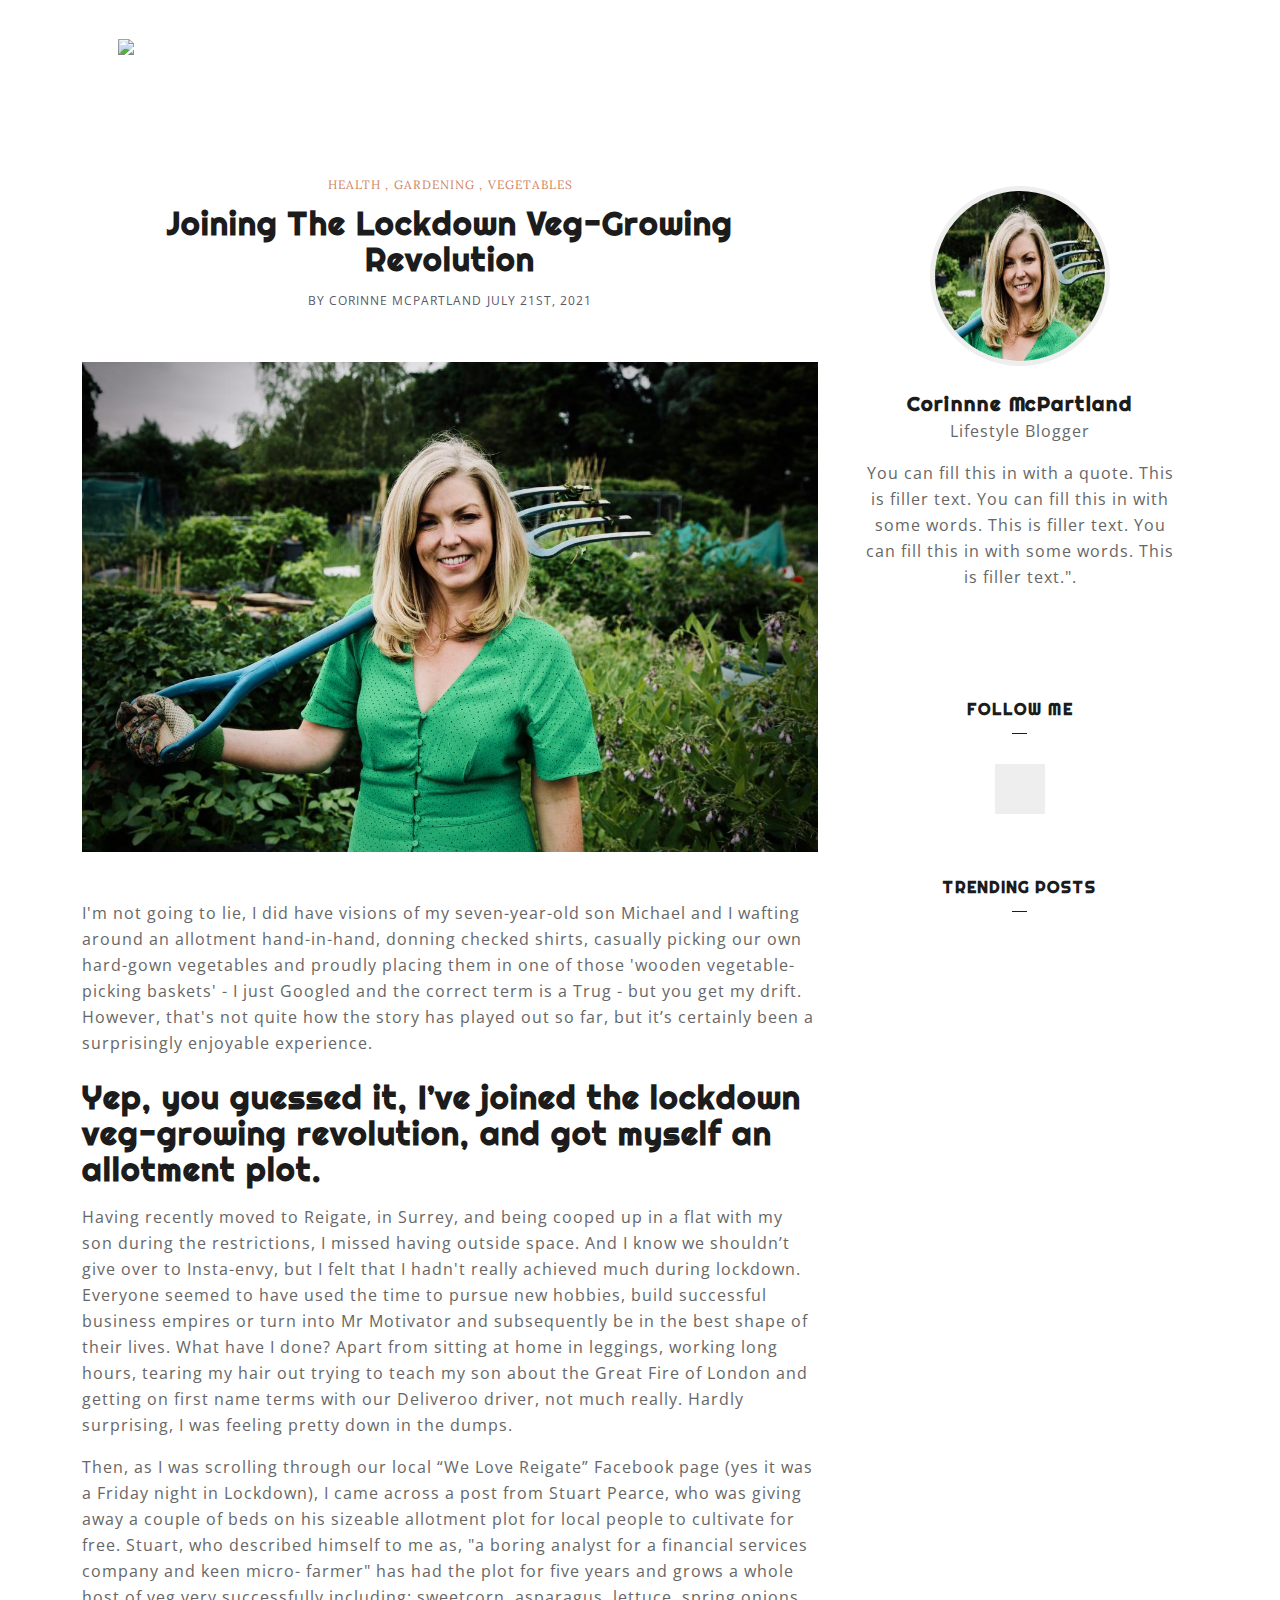
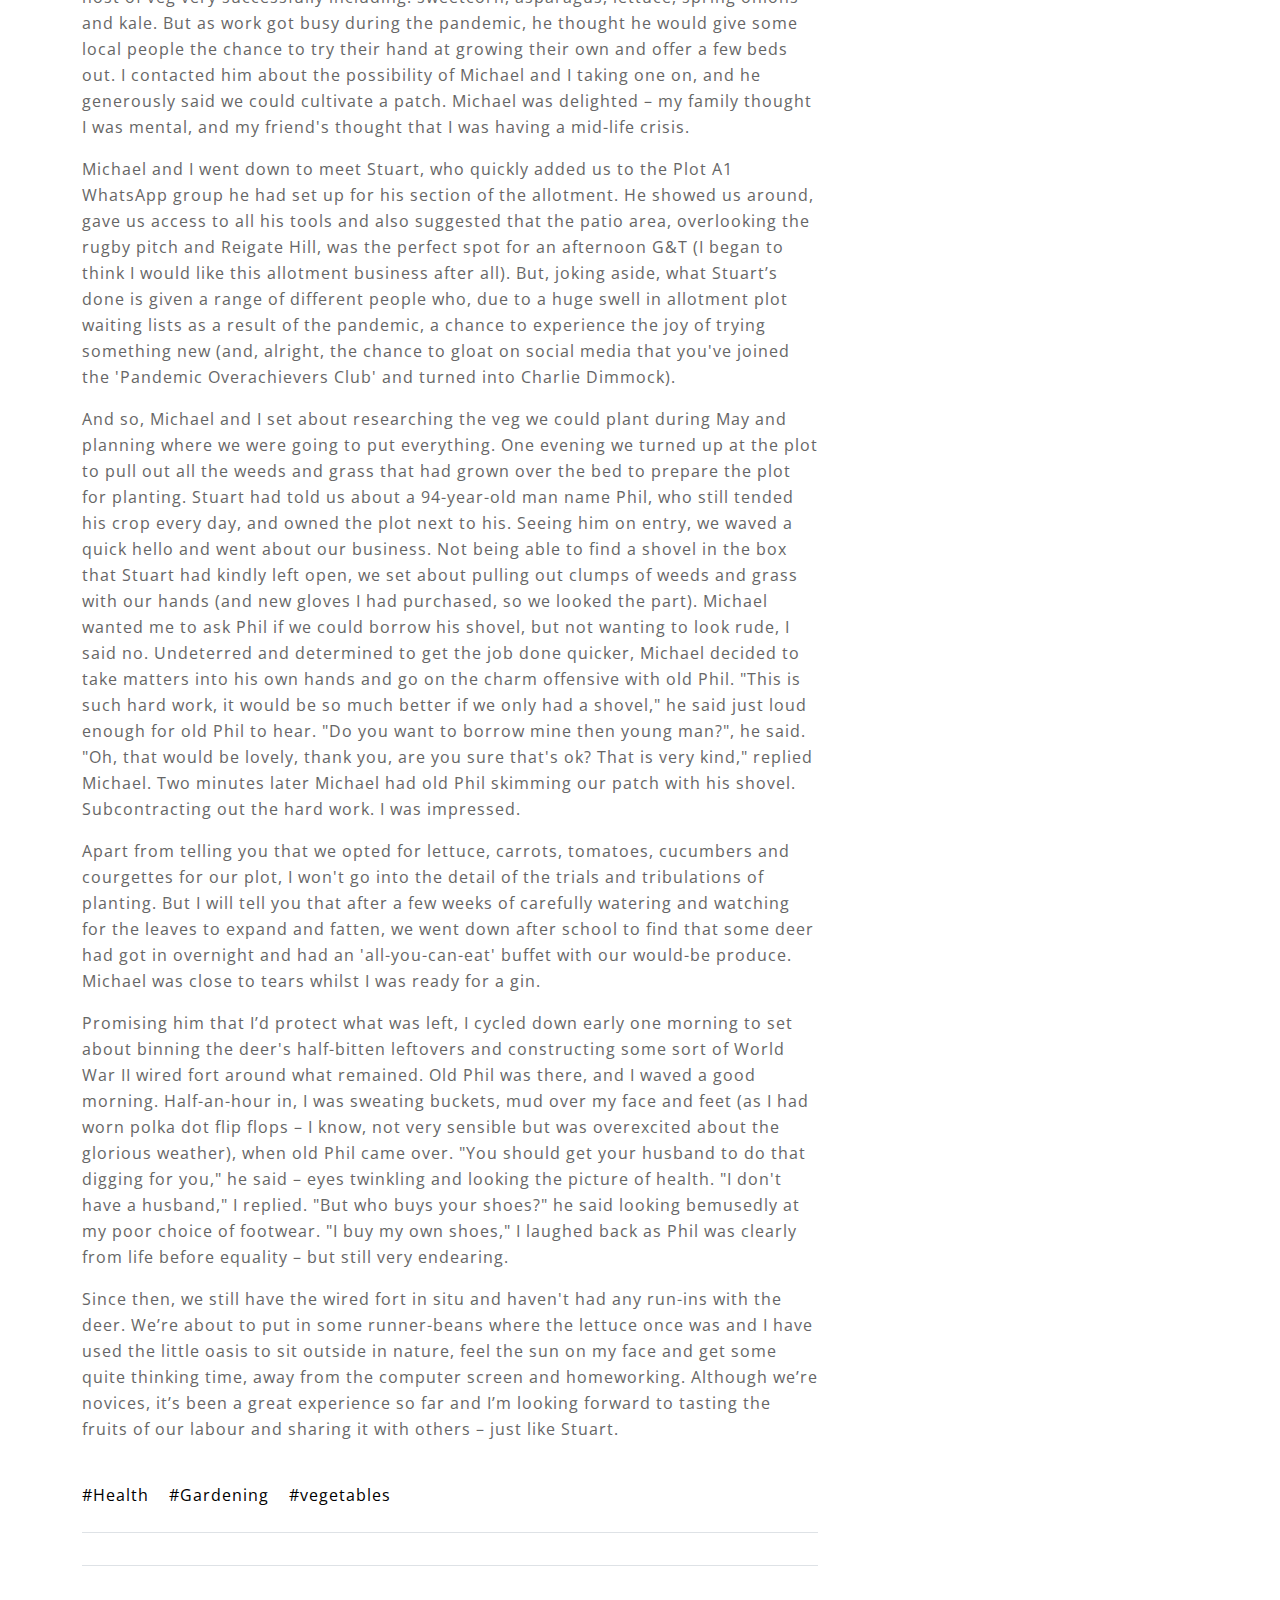
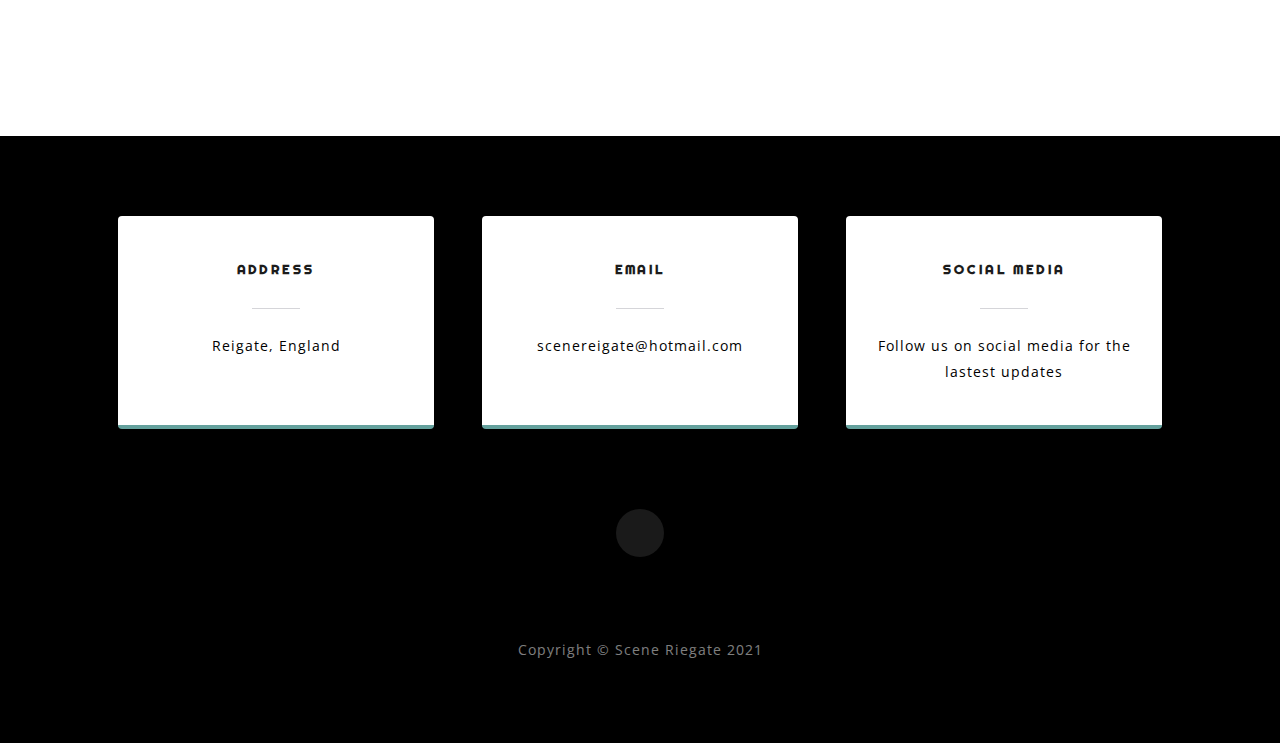
==== commit 5964d4a6: "final with logo" ====
--- a/singleBlog.html
+++ b/singleBlog.html
@@ -31,7 +31,7 @@
         <!-- Navigation-->
         <nav class="navbar navbar-expand-lg navbar-light fixed-top" id="mainNav">
             <div class="container px-4 px-lg-5">
-                <a class="navbar-brand" href="index.html"><img src="assets/img/logo2.jpg"></a>
+                <a class="navbar-brand" href="index.html"><img src="assets/img/favLogo.jpeg"></a>
                 <button class="navbar-toggler navbar-toggler-right" type="button" data-bs-toggle="collapse" data-bs-target="#navbarResponsive" aria-controls="navbarResponsive" aria-expanded="false" aria-label="Toggle navigation">
                     Menu
                     <i class="fas fa-bars"></i>
--- a/css/styles.css
+++ b/css/styles.css
@@ -4,6 +4,8 @@
 @import url("https://fonts.googleapis.com/css?family=Lora:400,700|Open+Sans|Unna:400,700&display=swap");
 @import url("https://fonts.googleapis.com/css?family=AbrilFatface:400,700|Abril+Fatface|AbrilFatface:400,700&display=swap");
 @import url("https://fonts.googleapis.com/css?family=Aileron-UltraLight:400,700|Aileron|Aileron-UltraLight:400,700&display=swap");
+@import url('https://fonts.googleapis.com/css2?family=Bungee+Shade&display=swap');
+@import url('https://fonts.googleapis.com/css2?family=Righteous&display=swap');
 
 /*!
 * Start Bootstrap - Grayscale v7.0.2 (https://startbootstrap.com/theme/grayscale)
@@ -86,6 +88,7 @@
   margin-bottom: 0.5rem;
   font-weight: 500;
   line-height: 1.2;
+  font-family: 'Righteous', cursive !important;
 }
 
 h1, .h1 {
@@ -11152,7 +11155,7 @@
   background-size: cover;
 }
 .masthead h1, .masthead .h1 {
-  font-family: "Abril Fatface", -apple-system, BlinkMacSystemFont, "Segoe UI", Roboto, "Helvetica Neue", Arial, sans-serif, "Apple Color Emoji", "Segoe UI Emoji", "Segoe UI Symbol", "Noto Color Emoji";
+  font-family: "Bungee Shade", -apple-system, BlinkMacSystemFont, "Segoe UI", Roboto, "Helvetica Neue", Arial, sans-serif, "Apple Color Emoji", "Segoe UI Emoji", "Segoe UI Symbol", "Noto Color Emoji" !important;
   font-size: 2.5rem;
   line-height: 2.5rem;
   letter-spacing: 0.8rem;
